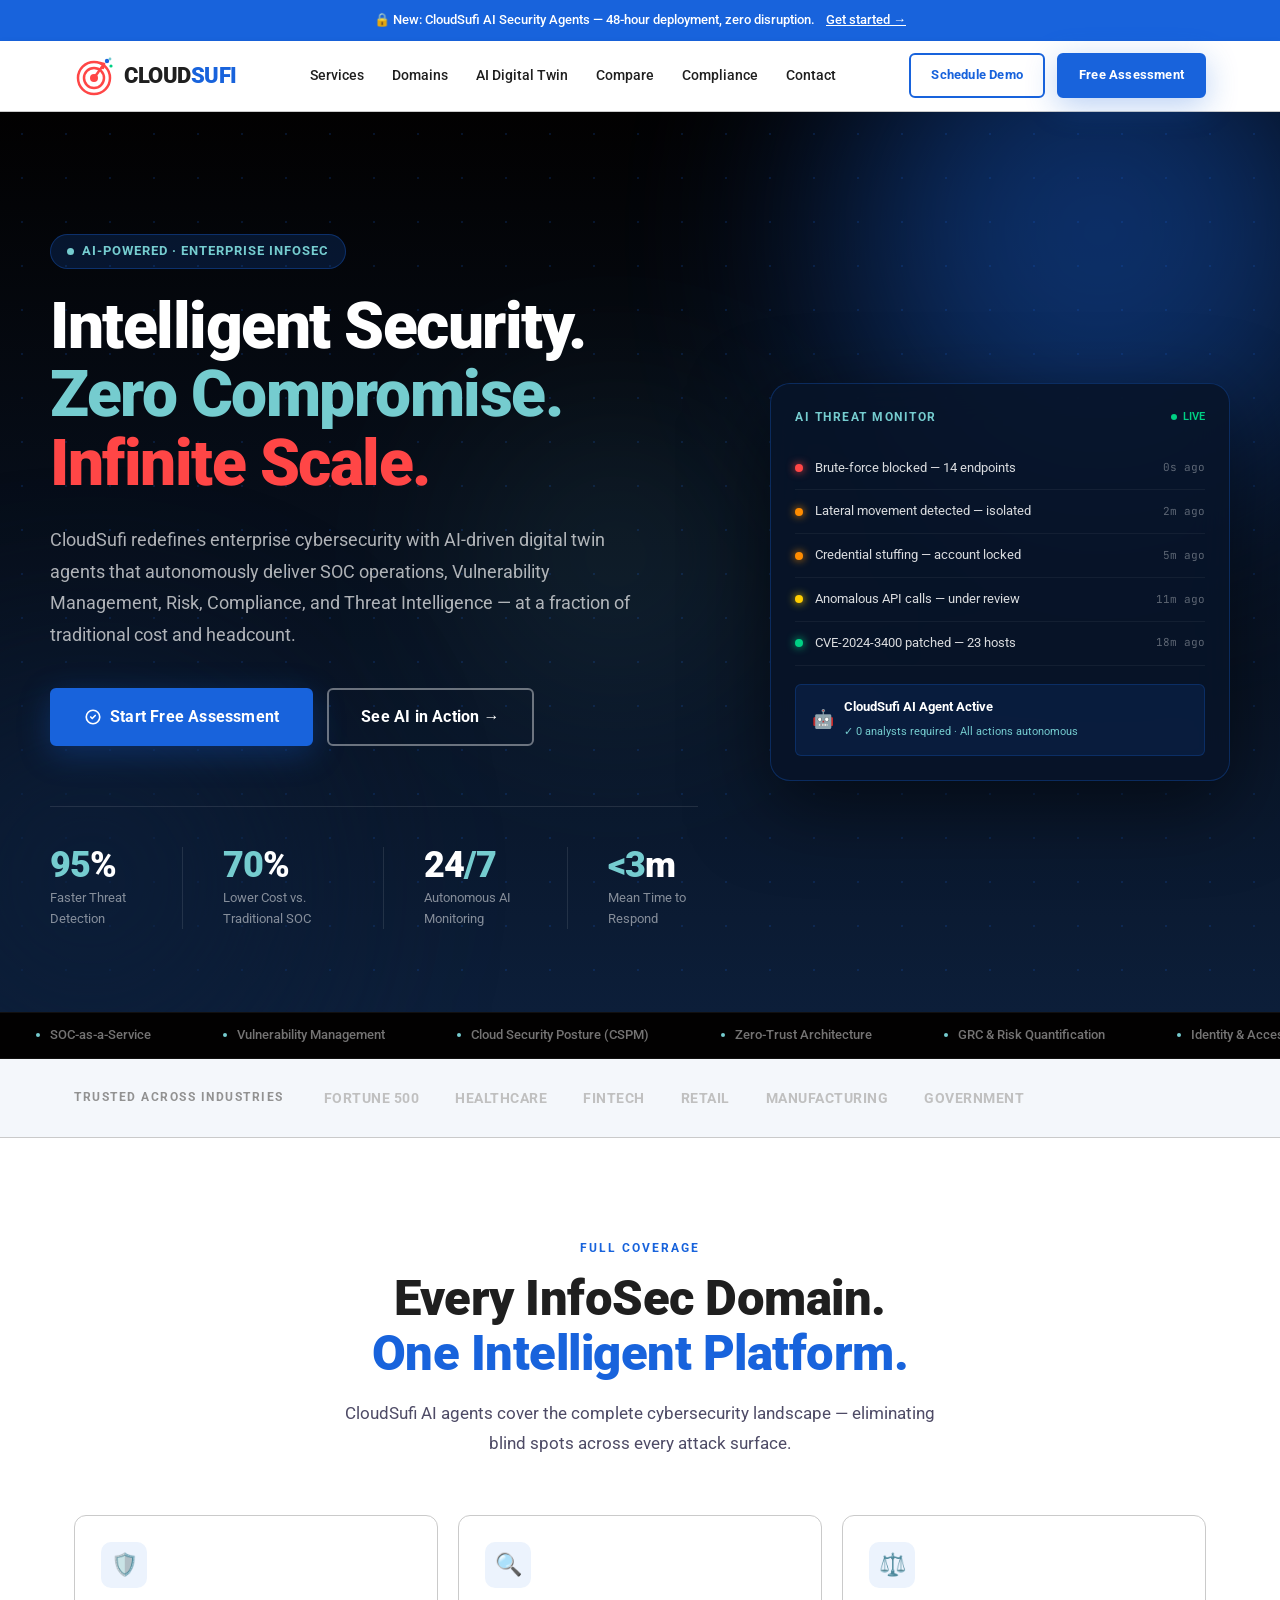
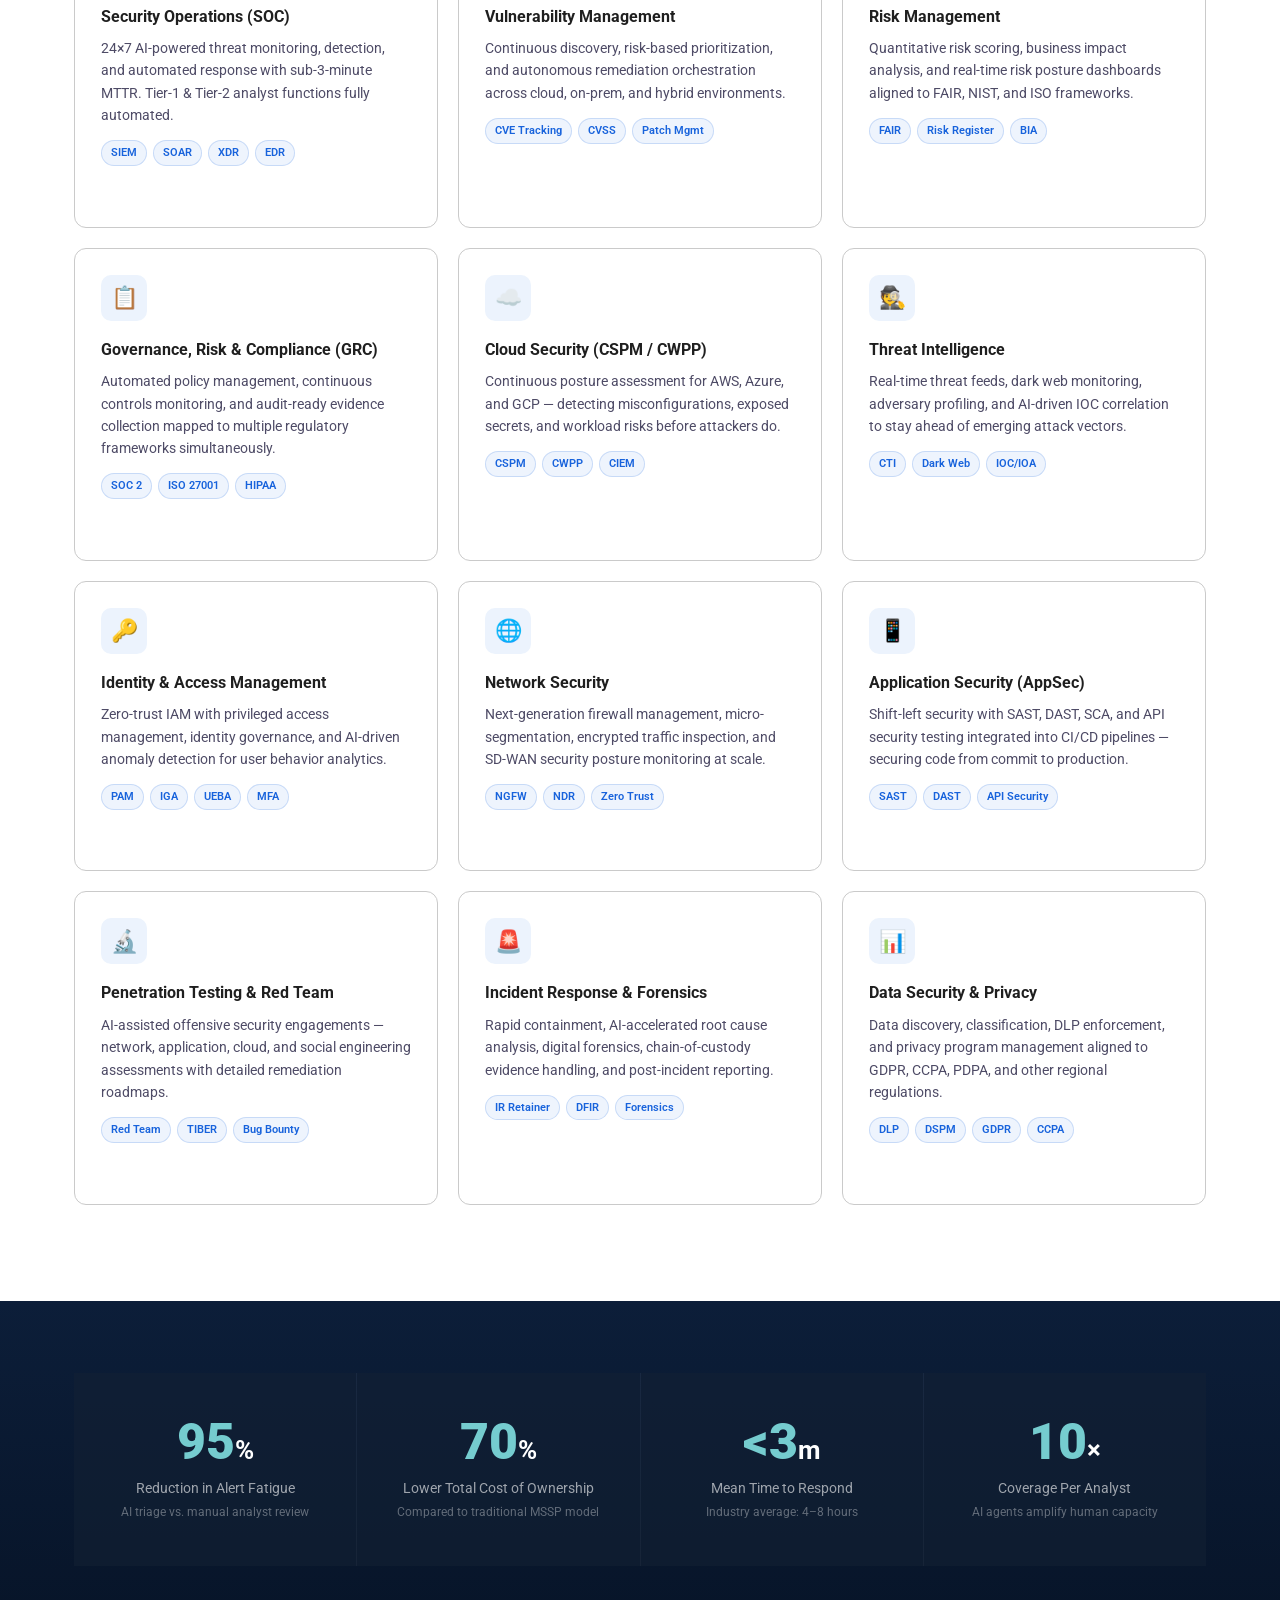
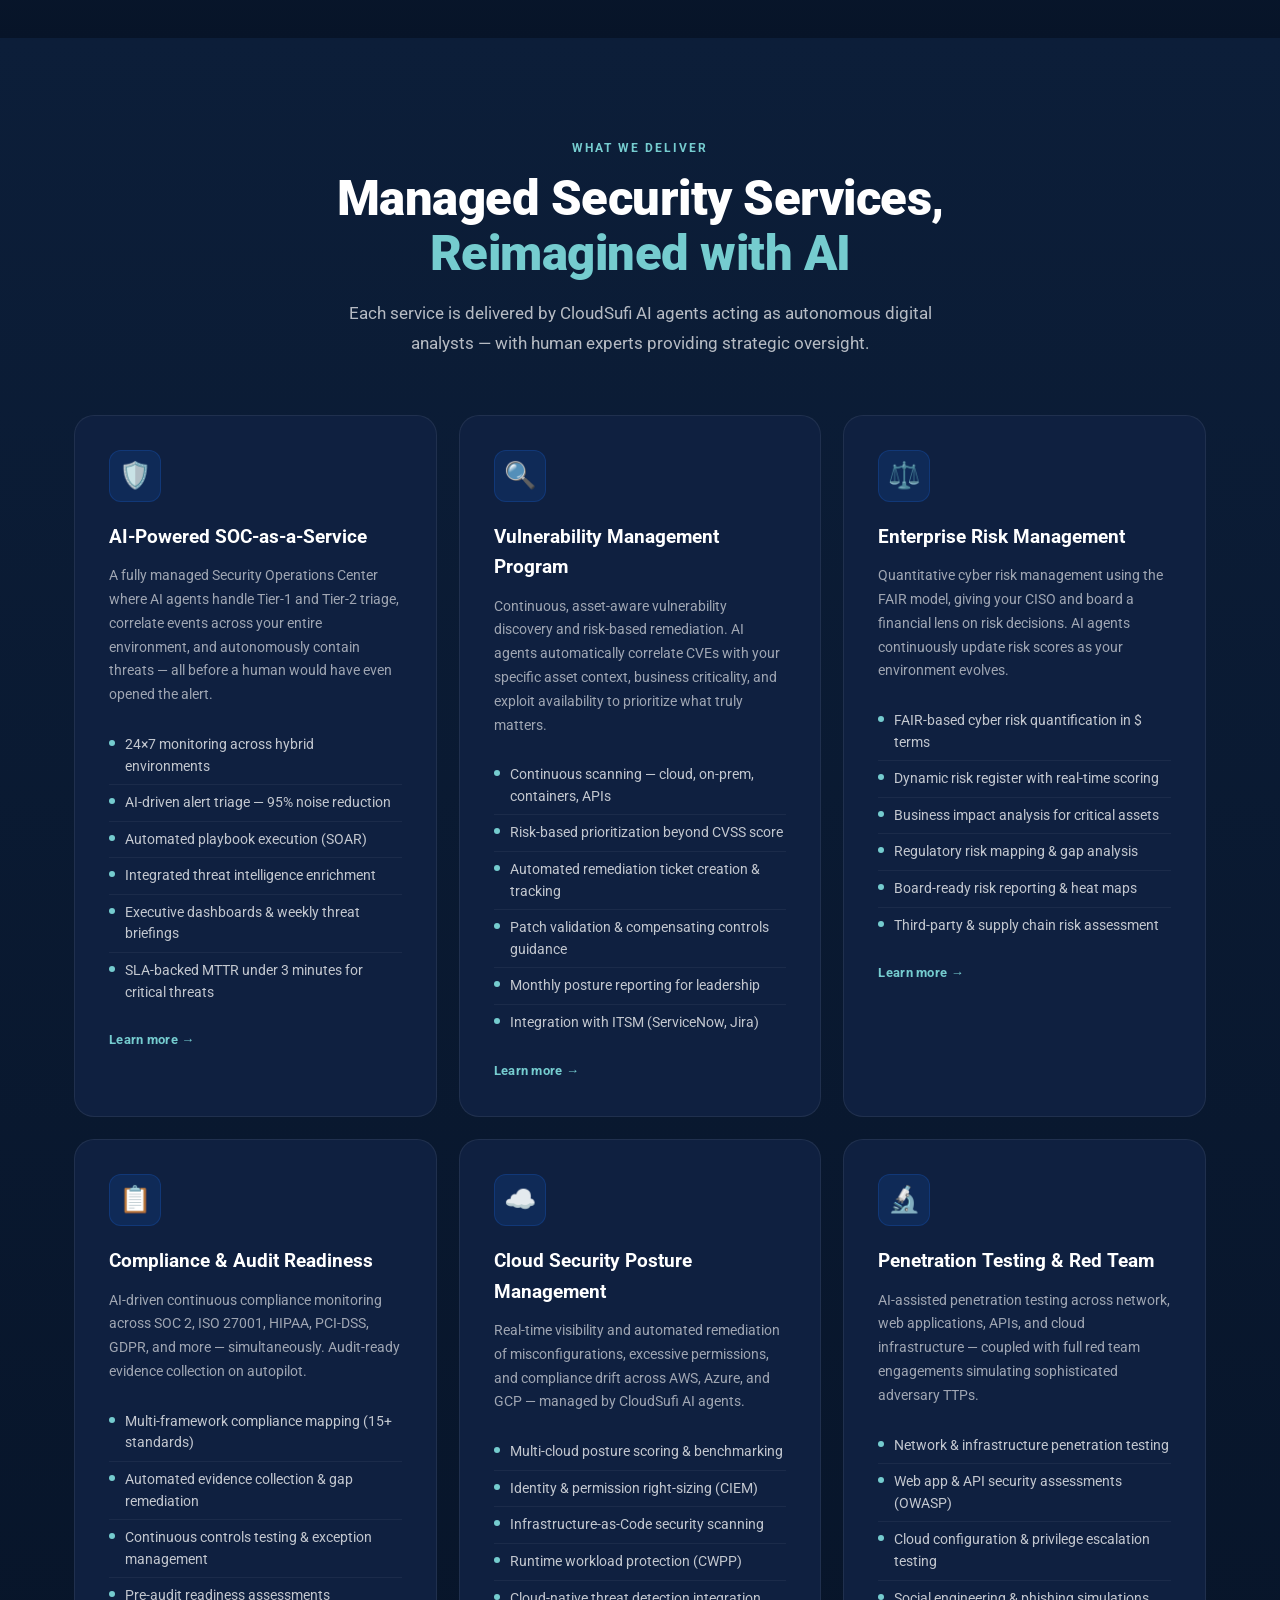
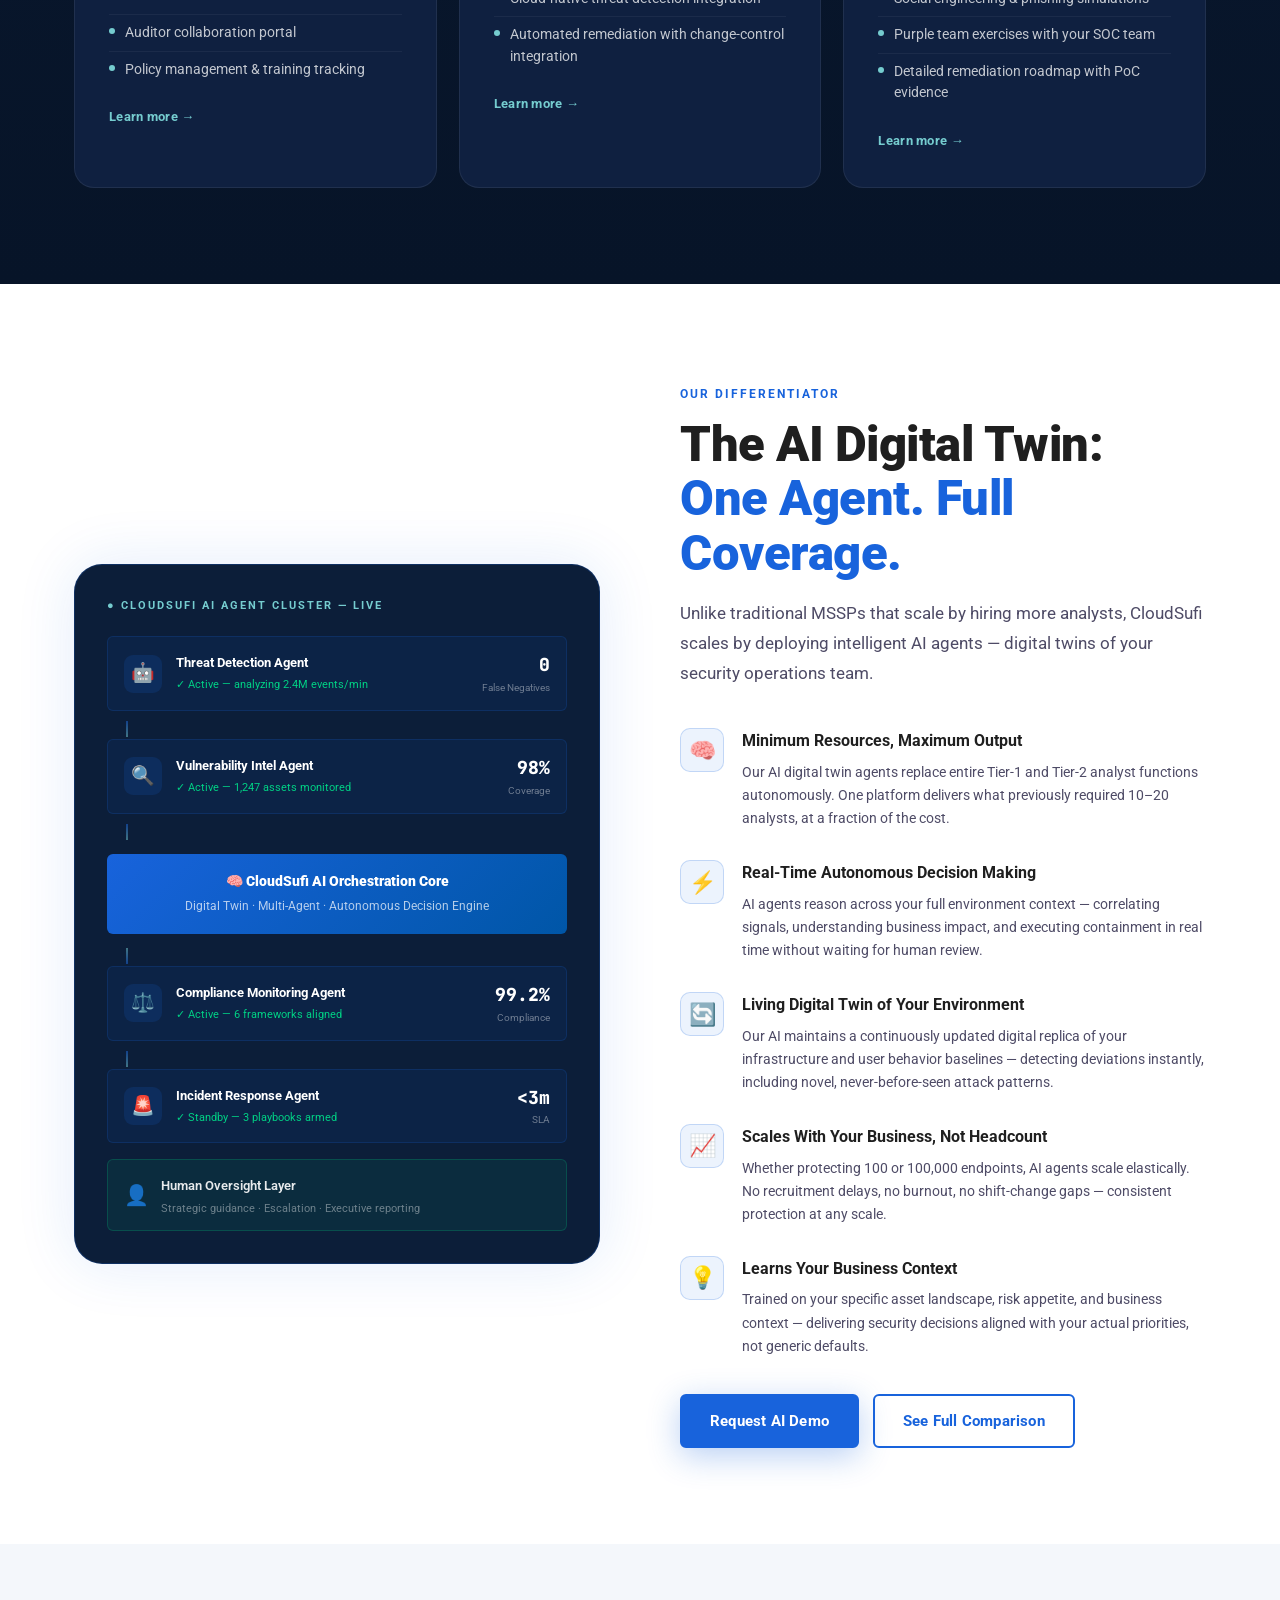
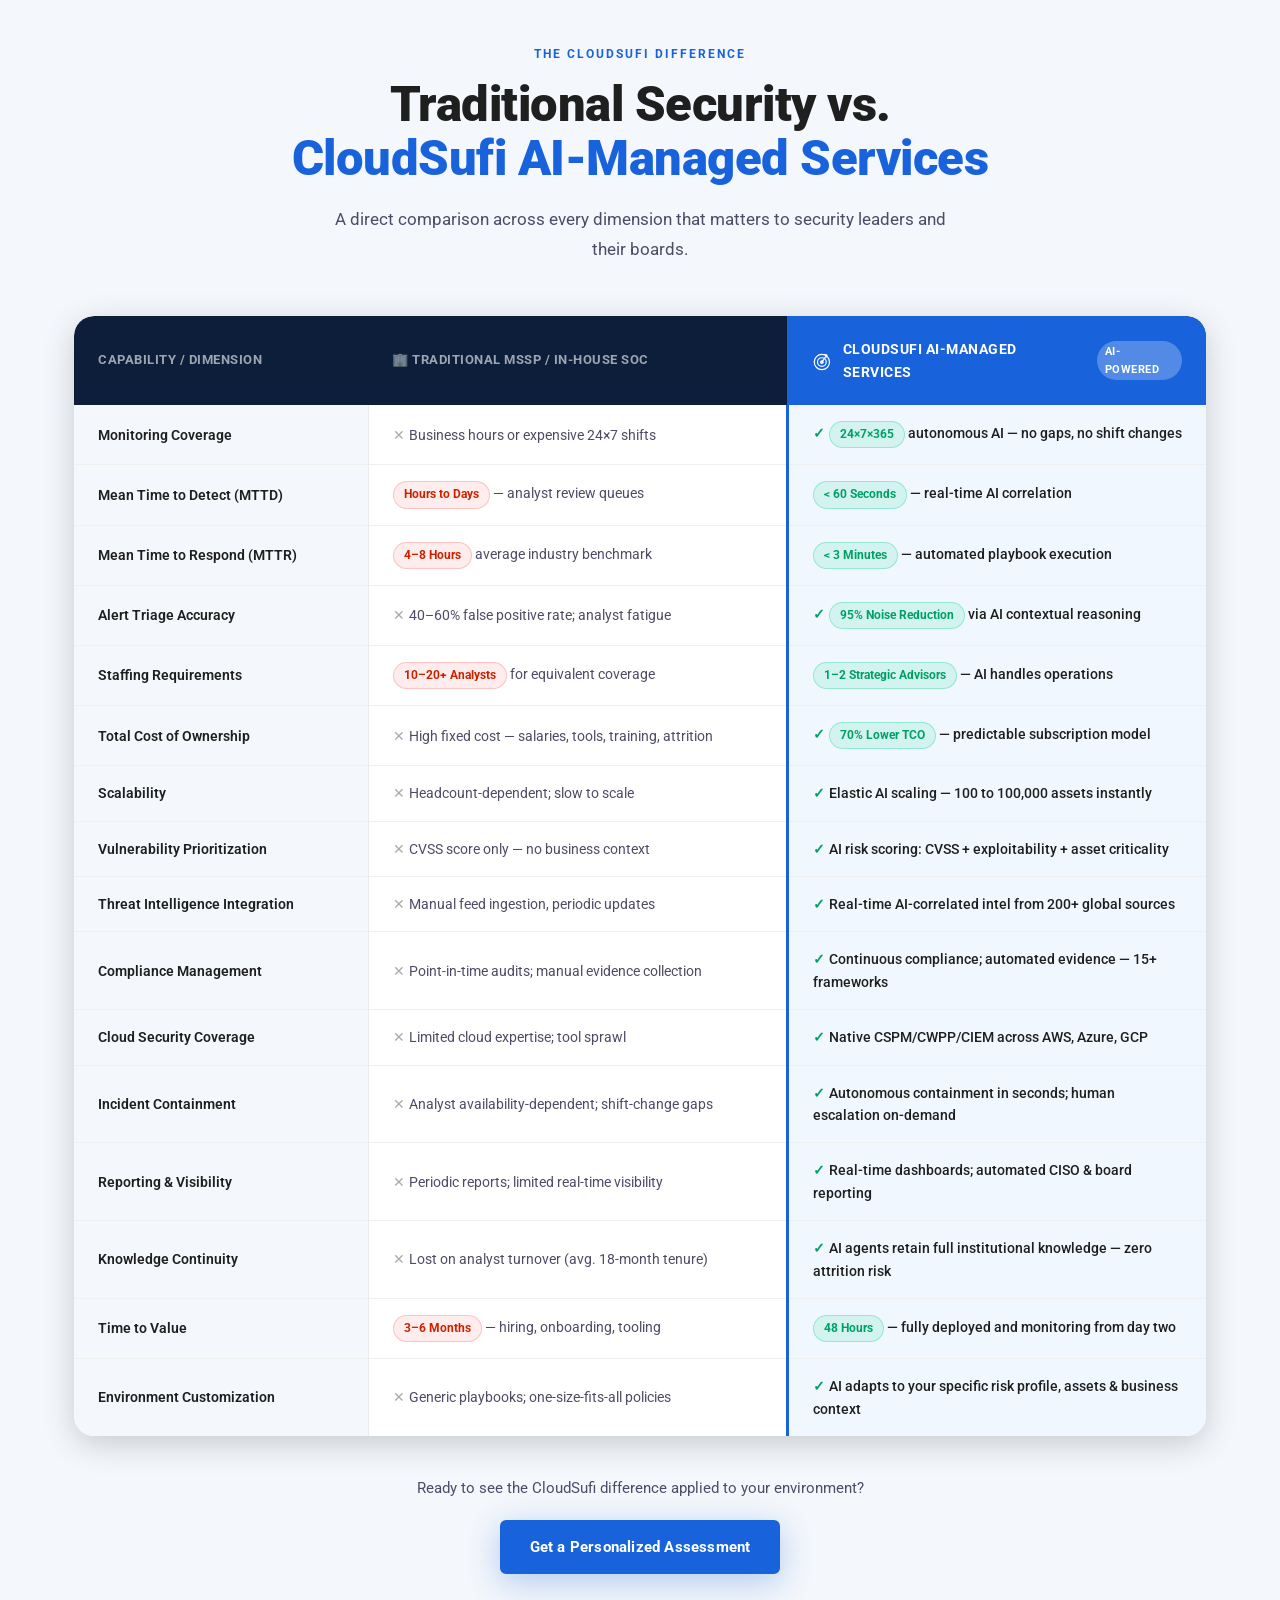
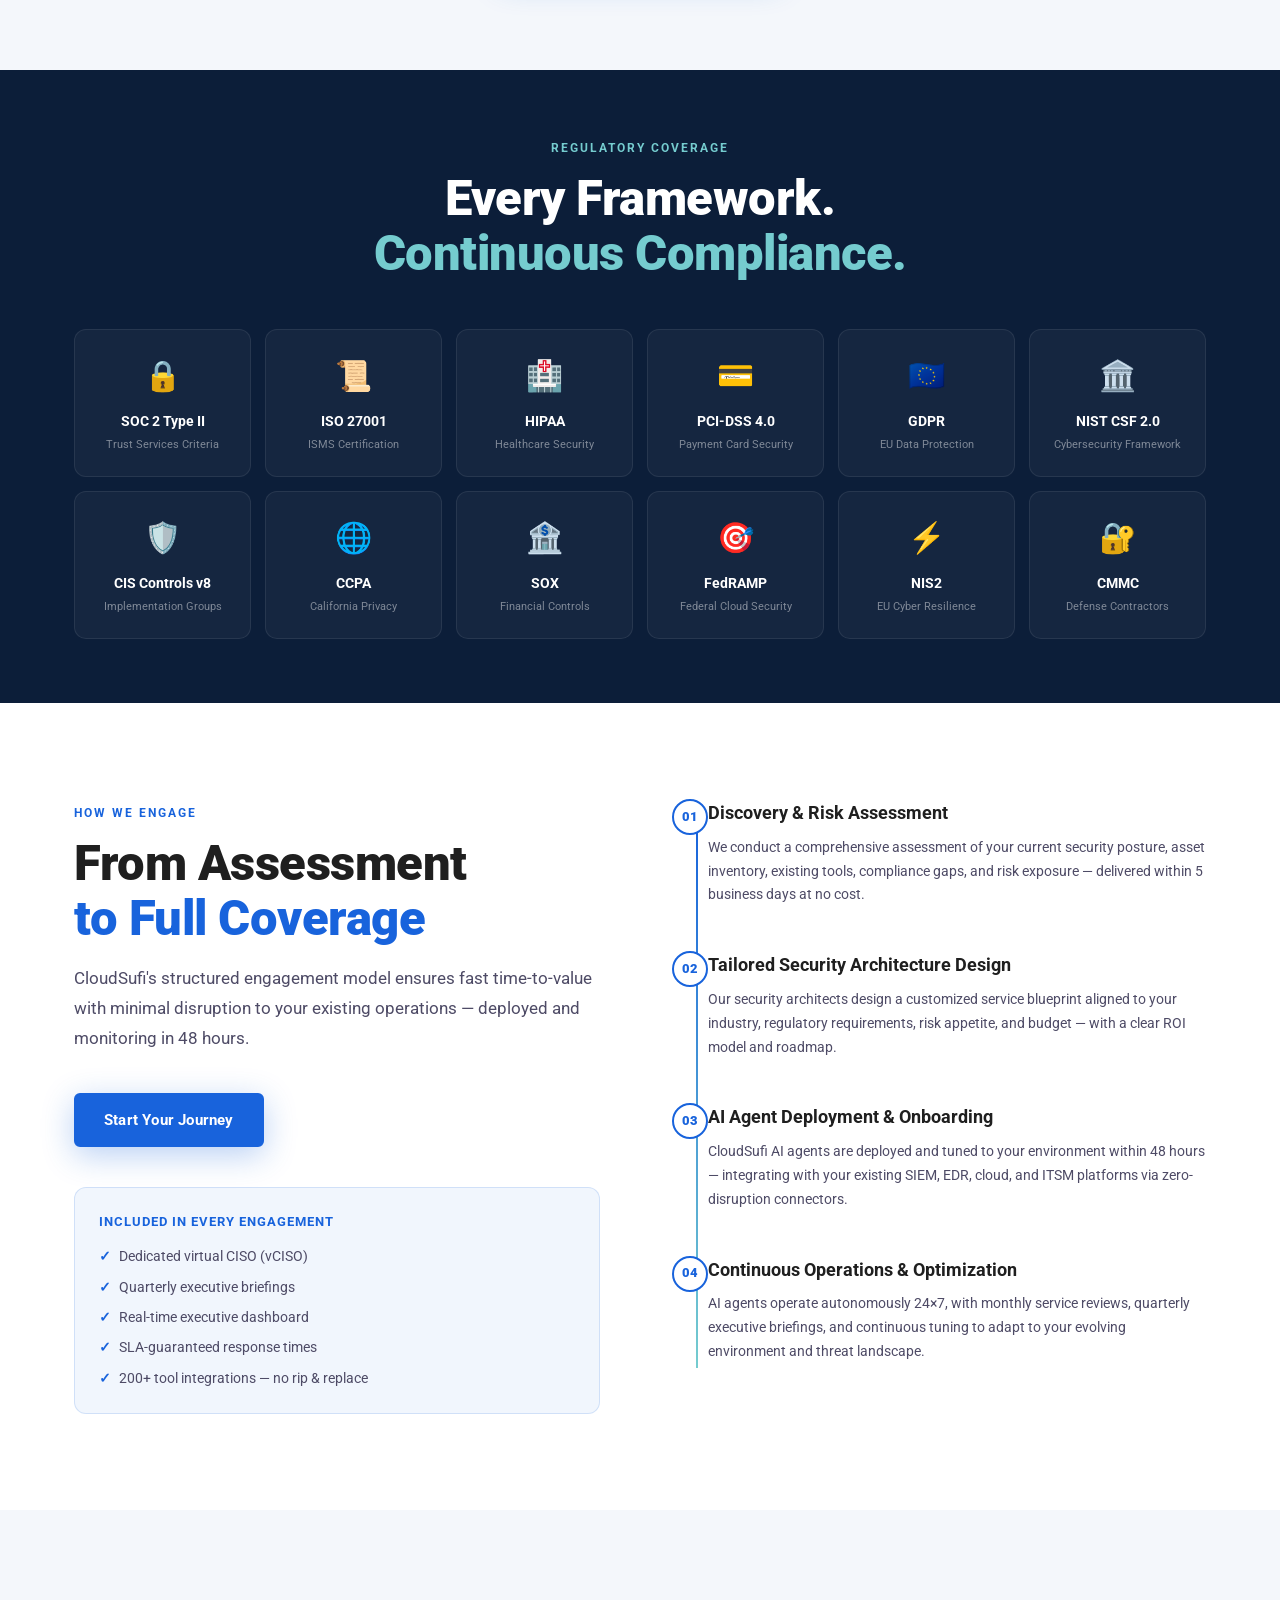
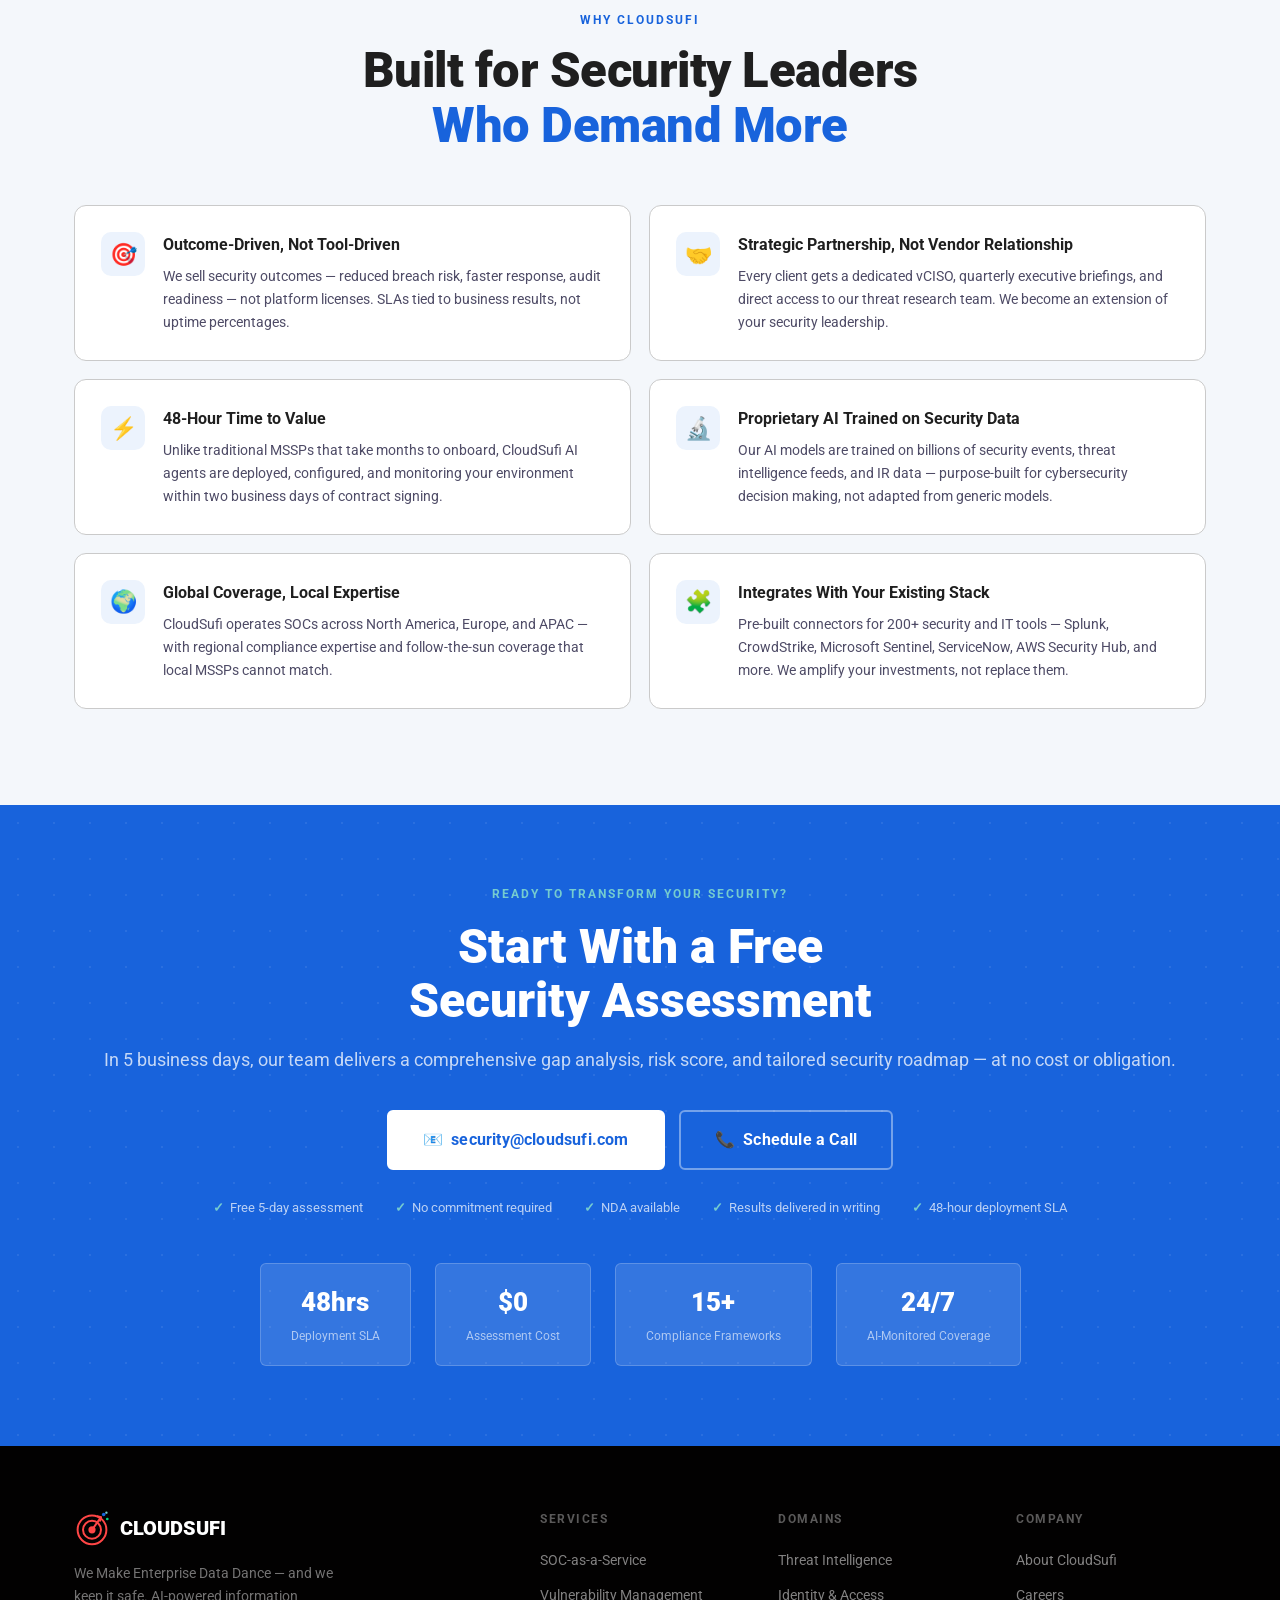
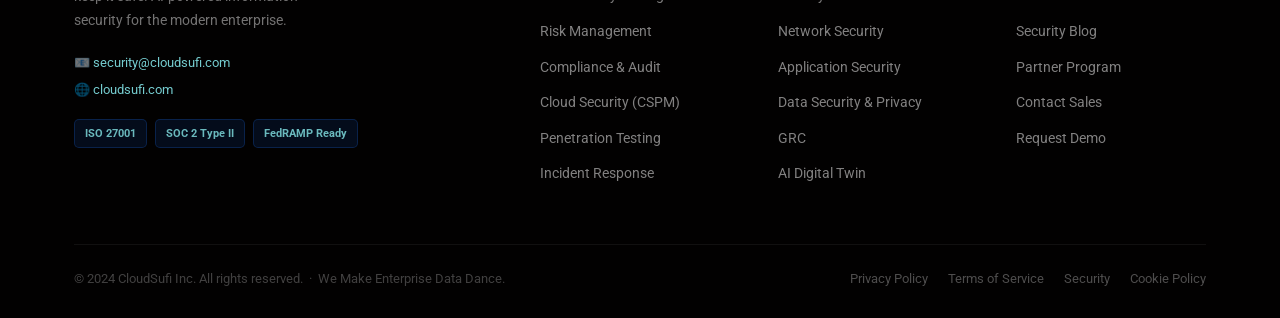
==== index.html @ 269f4e9c "Add files via upload" ====
<!DOCTYPE html>
<html lang="en">
<head>
  <meta charset="UTF-8" />
  <meta name="viewport" content="width=device-width, initial-scale=1.0" />
  <title>CloudSufi | AI-Powered Information Security Solutions</title>
  <meta name="description" content="CloudSufi delivers next-generation InfoSec services powered by AI agents — SOC, Vulnerability Management, Risk, Compliance, and more. Maximum security output with minimum resources." />
  <link rel="preconnect" href="https://fonts.googleapis.com" />
  <link rel="preconnect" href="https://fonts.gstatic.com" crossorigin />
  <link href="https://fonts.googleapis.com/css2?family=Roboto:wght@300;400;500;700;900&family=JetBrains+Mono:wght@400;500&display=swap" rel="stylesheet" />
  <style>
    /* ─── RESET ────────────────────────────────────────────────────── */
    *, *::before, *::after { box-sizing: border-box; margin: 0; padding: 0; }

    /* ─── CLOUDSUFI BRAND TOKENS ───────────────────────────────────── */
    :root {
      /* exact cloudsufi.com colors */
      --cs-blue:        #1863DC;
      --cs-blue-dark:   #0056A7;
      --cs-blue-light:  #4488EE;
      --cs-dark-bg:     #0C1E39;
      --cs-darker:      #020101;
      --cs-navy:        #071428;
      --cs-red:         #FF4646;
      --cs-cyan:        #75CCCF;
      --cs-green:       #00D084;
      --cs-mint:        #7ADCB4;

      /* light theme */
      --cs-white:       #FFFFFF;
      --cs-off-white:   #F4F7FB;
      --cs-light-gray:  #EBFBFB;
      --cs-border:      #CACACA;
      --cs-border-dark: rgba(255,255,255,0.08);

      /* text */
      --cs-text-dark:   #1F1F1F;
      --cs-text-mid:    #4E4B66;
      --cs-text-light:  #929292;
      --cs-text-white:  #FFFFFF;

      /* cards */
      --cs-card-dark:   #0F2040;
      --cs-card-darker: #122650;

      /* gradients */
      --grad-blue:    linear-gradient(135deg, #1863DC 0%, #0056A7 100%);
      --grad-hero:    linear-gradient(180deg, #020101 0%, #0C1E39 100%);
      --grad-section: linear-gradient(180deg, #0C1E39 0%, #071428 100%);
      --grad-cta:     linear-gradient(135deg, #1863DC 0%, #75CCCF 100%);
      --grad-accent:  linear-gradient(135deg, #1863DC 0%, #44A9E0 100%);

      /* misc */
      --radius-sm:  6px;
      --radius-md:  12px;
      --radius-lg:  20px;
      --radius-xl:  28px;
      --shadow-sm:  0 2px 12px rgba(0,0,0,0.08);
      --shadow-md:  0 8px 32px rgba(0,0,0,0.18);
      --shadow-lg:  0 16px 64px rgba(0,0,0,0.28);
      --shadow-blue: 0 8px 32px rgba(24,99,220,0.3);
    }

    html { scroll-behavior: smooth; }
    body {
      font-family: 'Roboto', -apple-system, BlinkMacSystemFont, sans-serif;
      color: var(--cs-text-dark);
      background: var(--cs-white);
      line-height: 1.6;
      overflow-x: hidden;
    }
    ::-webkit-scrollbar { width: 5px; }
    ::-webkit-scrollbar-track { background: var(--cs-dark-bg); }
    ::-webkit-scrollbar-thumb { background: var(--cs-blue); border-radius: 3px; }

    /* ─── UTILITY ──────────────────────────────────────────────────── */
    .container { max-width: 1180px; margin: 0 auto; padding: 0 24px; }
    .section       { padding: 96px 0; }
    .section-sm    { padding: 64px 0; }
    .text-center   { text-align: center; }

    /* section labels */
    .label {
      display: inline-block;
      font-size: 12px; font-weight: 700; letter-spacing: 2px;
      text-transform: uppercase; color: var(--cs-blue);
      margin-bottom: 14px;
    }
    .label-light { color: var(--cs-cyan); }

    /* titles */
    .h2 {
      font-size: clamp(30px, 3.8vw, 50px);
      font-weight: 900; line-height: 1.12;
      color: var(--cs-text-dark); margin-bottom: 18px;
      letter-spacing: -0.5px;
    }
    .h2-white { color: var(--cs-white); }
    .h2 em, .h2 span.accent { font-style: normal; color: var(--cs-blue); }
    .h2-white em, .h2-white span.accent { color: var(--cs-cyan); }
    .sub {
      font-size: 17px; color: var(--cs-text-mid);
      max-width: 620px; line-height: 1.75;
    }
    .sub-white { color: rgba(255,255,255,0.7); }

    /* buttons */
    .btn {
      display: inline-flex; align-items: center; gap: 8px;
      padding: 13px 28px; border-radius: var(--radius-sm);
      font-family: 'Roboto', sans-serif;
      font-size: 15px; font-weight: 700; cursor: pointer;
      border: 2px solid transparent; text-decoration: none;
      transition: all 0.22s; white-space: nowrap; letter-spacing: 0.2px;
    }
    .btn-primary {
      background: var(--cs-blue); color: #fff;
      border-color: var(--cs-blue);
      box-shadow: var(--shadow-blue);
    }
    .btn-primary:hover { background: var(--cs-blue-dark); border-color: var(--cs-blue-dark); transform: translateY(-2px); }
    .btn-outline-white {
      background: transparent; color: #fff;
      border-color: rgba(255,255,255,0.4);
    }
    .btn-outline-white:hover { border-color: #fff; background: rgba(255,255,255,0.08); }
    .btn-outline-blue {
      background: transparent; color: var(--cs-blue);
      border-color: var(--cs-blue);
    }
    .btn-outline-blue:hover { background: var(--cs-blue); color: #fff; }

    /* cards generic */
    .card-light {
      background: var(--cs-white);
      border: 1px solid var(--cs-border);
      border-radius: var(--radius-md);
      padding: 28px; transition: all 0.25s;
      box-shadow: var(--shadow-sm);
    }
    .card-light:hover { box-shadow: var(--shadow-md); transform: translateY(-4px); border-color: var(--cs-blue); }
    .card-dark {
      background: var(--cs-card-dark);
      border: 1px solid var(--cs-border-dark);
      border-radius: var(--radius-md);
      padding: 28px; transition: all 0.25s;
    }
    .card-dark:hover { background: var(--cs-card-darker); border-color: rgba(24,99,220,0.35); transform: translateY(-4px); }

    /* ─── TOP BANNER ───────────────────────────────────────────────── */
    .top-banner {
      background: var(--cs-blue);
      padding: 10px 0; text-align: center;
    }
    .top-banner p { font-size: 13px; font-weight: 500; color: #fff; }
    .top-banner a { color: #fff; text-decoration: underline; margin-left: 8px; }

    /* ─── NAVIGATION ───────────────────────────────────────────────── */
    .nav {
      position: sticky; top: 0; z-index: 1000;
      background: var(--cs-white);
      border-bottom: 1px solid var(--cs-border);
      padding: 0;
      box-shadow: 0 2px 8px rgba(0,0,0,0.06);
    }
    .nav-inner {
      display: flex; align-items: center;
      justify-content: space-between;
      height: 70px;
    }
    /* CloudSufi Logo */
    .nav-logo { display: flex; align-items: center; gap: 10px; text-decoration: none; }
    .logo-icon {
      width: 40px; height: 40px; flex-shrink: 0;
      position: relative;
    }
    .logo-wordmark {
      font-size: 22px; font-weight: 900;
      color: var(--cs-text-dark);
      letter-spacing: -0.5px;
      font-family: 'Roboto', sans-serif;
    }
    .logo-wordmark span { color: var(--cs-blue); }

    .nav-links { display: flex; align-items: center; gap: 28px; }
    .nav-links a {
      font-size: 14px; font-weight: 500;
      color: var(--cs-text-dark); text-decoration: none;
      transition: color 0.2s; padding: 4px 0;
      border-bottom: 2px solid transparent;
    }
    .nav-links a:hover { color: var(--cs-blue); border-bottom-color: var(--cs-blue); }
    .nav-cta { display: flex; align-items: center; gap: 12px; }

    /* ─── HERO ─────────────────────────────────────────────────────── */
    .hero {
      background: var(--grad-hero);
      min-height: 100vh;
      display: flex; flex-direction: column;
      justify-content: center;
      position: relative; overflow: hidden;
    }
    /* dot grid */
    .hero::before {
      content: '';
      position: absolute; inset: 0;
      background-image: radial-gradient(circle, rgba(24,99,220,0.18) 1px, transparent 1px);
      background-size: 44px 44px;
      pointer-events: none;
    }
    .hero-orb {
      position: absolute; border-radius: 50%;
      filter: blur(110px); pointer-events: none; opacity: 0.45;
    }
    .orb-1 { width: 520px; height: 520px; background: #1863DC; top: -140px; right: -80px; }
    .orb-2 { width: 380px; height: 380px; background: #0C1E39; bottom: -60px; left: -100px; opacity: 0.8; }
    .orb-3 { width: 260px; height: 260px; background: #75CCCF; top: 35%; left: 38%; opacity: 0.12; }

    .hero-body { position: relative; z-index: 2; padding: 120px 0 80px; }
    .hero-layout { display: grid; grid-template-columns: 1fr 460px; gap: 72px; align-items: center; }

    .hero-eyebrow {
      display: inline-flex; align-items: center; gap: 8px;
      background: rgba(24,99,220,0.18);
      border: 1px solid rgba(24,99,220,0.35);
      border-radius: 100px;
      padding: 6px 16px; font-size: 13px;
      font-weight: 700; color: #75CCCF;
      text-transform: uppercase; letter-spacing: 1px;
      margin-bottom: 24px;
    }
    .hero-eyebrow .pulse {
      width: 7px; height: 7px; background: #75CCCF;
      border-radius: 50%; animation: blink 1.8s infinite;
    }
    @keyframes blink { 0%,100%{opacity:1} 50%{opacity:0.3} }

    .hero-title {
      font-size: clamp(38px, 5vw, 66px);
      font-weight: 900; line-height: 1.07;
      color: #fff; margin-bottom: 26px;
      letter-spacing: -1.5px;
    }
    .hero-title .blue  { color: var(--cs-cyan); }
    .hero-title .red   { color: var(--cs-red); }

    .hero-desc {
      font-size: 18px; color: rgba(255,255,255,0.68);
      margin-bottom: 38px; line-height: 1.75; max-width: 580px;
    }
    .hero-actions { display: flex; gap: 14px; flex-wrap: wrap; margin-bottom: 60px; }

    .hero-stats {
      display: flex; gap: 0;
      border-top: 1px solid rgba(255,255,255,0.1);
      padding-top: 40px;
    }
    .hero-stat {
      padding-right: 40px; margin-right: 40px;
      border-right: 1px solid rgba(255,255,255,0.1);
    }
    .hero-stat:last-child { border-right: none; padding-right: 0; margin-right: 0; }
    .stat-num {
      font-size: 36px; font-weight: 900; color: #fff;
      line-height: 1; letter-spacing: -1px;
    }
    .stat-num span { color: var(--cs-cyan); }
    .stat-lbl { font-size: 13px; color: rgba(255,255,255,0.5); margin-top: 5px; }

    /* threat panel */
    .threat-panel {
      background: rgba(7,20,40,0.88);
      border: 1px solid rgba(24,99,220,0.3);
      border-radius: var(--radius-lg);
      padding: 24px;
      backdrop-filter: blur(20px);
      box-shadow: 0 24px 80px rgba(0,0,0,0.5);
    }
    .tp-header {
      display: flex; align-items: center; justify-content: space-between;
      margin-bottom: 20px;
    }
    .tp-title { font-size: 12px; font-weight: 700; color: var(--cs-cyan); text-transform: uppercase; letter-spacing: 1.5px; }
    .tp-live {
      display: flex; align-items: center; gap: 6px;
      font-size: 11px; color: var(--cs-green); font-weight: 600;
    }
    .tp-live-dot { width: 6px; height: 6px; background: var(--cs-green); border-radius: 50%; animation: blink 1.4s infinite; }

    .tp-item {
      display: flex; align-items: center; gap: 12px;
      padding: 11px 0; border-bottom: 1px solid rgba(255,255,255,0.05);
    }
    .tp-item:last-child { border-bottom: none; }
    .sev { width: 8px; height: 8px; border-radius: 50%; flex-shrink: 0; }
    .sev-c { background: #FF4646; box-shadow: 0 0 8px #FF4646; }
    .sev-h { background: #FF8C00; box-shadow: 0 0 8px #FF8C00; }
    .sev-m { background: #FFCD00; box-shadow: 0 0 8px #FFCD00; }
    .sev-l { background: #00D084; box-shadow: 0 0 8px #00D084; }
    .tp-text { font-size: 13px; color: rgba(255,255,255,0.85); flex: 1; }
    .tp-time { font-size: 11px; color: rgba(255,255,255,0.35); font-family: 'JetBrains Mono', monospace; }

    .tp-footer {
      margin-top: 18px; padding: 12px 16px;
      background: rgba(24,99,220,0.12);
      border: 1px solid rgba(24,99,220,0.25);
      border-radius: var(--radius-sm);
      display: flex; align-items: center; gap: 10px;
    }
    .tp-footer-icon { font-size: 18px; }
    .tp-footer-text strong { display: block; font-size: 13px; font-weight: 700; color: #fff; }
    .tp-footer-text span { font-size: 11px; color: var(--cs-cyan); }

    /* ─── MARQUEE ──────────────────────────────────────────────────── */
    .marquee-bar {
      background: var(--cs-darker);
      border-top: 1px solid rgba(255,255,255,0.06);
      border-bottom: 1px solid rgba(255,255,255,0.06);
      padding: 12px 0; overflow: hidden;
    }
    .marquee-track { display: flex; animation: marquee 35s linear infinite; white-space: nowrap; }
    .marquee-item {
      display: inline-flex; align-items: center; gap: 10px;
      padding: 0 36px; font-size: 13px; color: rgba(255,255,255,0.45);
      font-weight: 500;
    }
    .marquee-item .dot { width: 4px; height: 4px; background: var(--cs-cyan); border-radius: 50%; flex-shrink: 0; }
    @keyframes marquee { 0%{transform:translateX(0)} 100%{transform:translateX(-50%)} }

    /* ─── TRUSTED BY ───────────────────────────────────────────────── */
    .trust-bar { background: var(--cs-off-white); padding: 28px 0; border-bottom: 1px solid var(--cs-border); }
    .trust-inner { display: flex; align-items: center; gap: 40px; flex-wrap: wrap; }
    .trust-label { font-size: 12px; font-weight: 700; text-transform: uppercase; letter-spacing: 1.5px; color: var(--cs-text-light); white-space: nowrap; }
    .trust-logos { display: flex; align-items: center; gap: 36px; flex-wrap: wrap; }
    .trust-logo { font-size: 14px; font-weight: 700; color: #C0C0C0; letter-spacing: 0.5px; }
    .trust-logo:hover { color: var(--cs-blue); }

    /* ─── DOMAINS ──────────────────────────────────────────────────── */
    .domains-section { background: var(--cs-white); }
    .domains-grid {
      display: grid;
      grid-template-columns: repeat(auto-fit, minmax(270px, 1fr));
      gap: 20px;
    }
    .domain-card {
      background: var(--cs-white);
      border: 1px solid var(--cs-border);
      border-radius: var(--radius-md);
      padding: 26px; transition: all 0.25s;
      position: relative; overflow: hidden;
      text-decoration: none; display: block; color: inherit; cursor: pointer;
    }
    .domain-card::after {
      content: ''; position: absolute;
      bottom: 0; left: 0; right: 0; height: 3px;
      background: var(--grad-blue);
      opacity: 0; transition: opacity 0.25s;
    }
    .domain-card:hover { box-shadow: var(--shadow-md); transform: translateY(-4px); }
    .domain-card .domain-arrow { font-size: 13px; font-weight: 700; color: var(--cs-blue); margin-top: 14px; display: flex; align-items: center; gap: 4px; opacity: 0; transition: opacity 0.2s; }
    .domain-card:hover .domain-arrow { opacity: 1; }
    .domain-card:hover::after { opacity: 1; }
    .domain-icon {
      width: 46px; height: 46px; border-radius: 10px;
      background: rgba(24,99,220,0.08);
      display: flex; align-items: center; justify-content: center;
      font-size: 22px; margin-bottom: 16px;
    }
    .domain-title { font-size: 16px; font-weight: 700; color: var(--cs-text-dark); margin-bottom: 8px; }
    .domain-desc { font-size: 13.5px; color: var(--cs-text-mid); line-height: 1.65; }
    .domain-tags { display: flex; flex-wrap: wrap; gap: 6px; margin-top: 14px; }
    .tag {
      padding: 3px 9px; border-radius: 100px;
      font-size: 11px; font-weight: 600;
      background: rgba(24,99,220,0.07);
      border: 1px solid rgba(24,99,220,0.18);
      color: var(--cs-blue);
    }

    /* ─── METRICS (DARK) ───────────────────────────────────────────── */
    .metrics-dark {
      background: var(--grad-section);
      padding: 72px 0;
    }
    .metrics-grid { display: grid; grid-template-columns: repeat(4, 1fr); gap: 1px; background: rgba(255,255,255,0.06); }
    .metric-cell {
      padding: 44px 36px; text-align: center;
      background: rgba(7,20,40,0.5);
    }
    .metric-num {
      font-size: 50px; font-weight: 900; line-height: 1;
      color: #fff;
    }
    .metric-unit { font-size: 26px; font-weight: 700; }
    .metric-accent { color: var(--cs-cyan); }
    .metric-label { font-size: 14px; color: rgba(255,255,255,0.6); margin-top: 10px; }
    .metric-sub { font-size: 12px; color: rgba(255,255,255,0.35); margin-top: 4px; }

    /* ─── SERVICES (DARK) ──────────────────────────────────────────── */
    .services-section { background: var(--grad-section); }
    .services-grid {
      display: grid;
      grid-template-columns: repeat(auto-fit, minmax(340px, 1fr));
      gap: 22px;
    }
    .srv-card {
      background: var(--cs-card-dark);
      border: 1px solid rgba(255,255,255,0.07);
      border-radius: var(--radius-lg);
      padding: 34px; transition: all 0.28s;
      position: relative; overflow: hidden;
    }
    .srv-card::before {
      content: '';
      position: absolute; top: 0; left: 0; right: 0; height: 3px;
      background: var(--grad-blue);
      opacity: 0; transition: opacity 0.25s;
    }
    .srv-card:hover { border-color: rgba(24,99,220,0.3); background: var(--cs-card-darker); }
    .srv-card:hover::before { opacity: 1; }
    .srv-icon {
      width: 52px; height: 52px; border-radius: 12px;
      background: rgba(24,99,220,0.15);
      border: 1px solid rgba(24,99,220,0.25);
      display: flex; align-items: center; justify-content: center;
      font-size: 26px; margin-bottom: 20px;
    }
    .srv-title { font-size: 19px; font-weight: 700; color: #fff; margin-bottom: 12px; }
    .srv-desc { font-size: 14px; color: rgba(255,255,255,0.6); line-height: 1.7; margin-bottom: 20px; }
    .srv-list { list-style: none; }
    .srv-list li {
      display: flex; align-items: flex-start; gap: 10px;
      font-size: 13.5px; color: rgba(255,255,255,0.75);
      padding: 7px 0; border-bottom: 1px solid rgba(255,255,255,0.05);
    }
    .srv-list li:last-child { border-bottom: none; }
    .srv-list li::before {
      content: ''; width: 6px; height: 6px;
      background: var(--cs-cyan); border-radius: 50%;
      flex-shrink: 0; margin-top: 6px;
    }
    .srv-link {
      display: inline-flex; align-items: center; gap: 6px;
      margin-top: 20px; color: var(--cs-cyan);
      font-size: 13px; font-weight: 700;
      text-decoration: none; letter-spacing: 0.3px;
      transition: gap 0.2s;
    }
    .srv-link:hover { gap: 12px; }

    /* ─── AI DIGITAL TWIN ──────────────────────────────────────────── */
    .ai-section { background: var(--cs-white); }
    .ai-layout { display: grid; grid-template-columns: 1fr 1fr; gap: 80px; align-items: center; }

    .ai-panel {
      background: var(--cs-dark-bg);
      border: 1px solid rgba(24,99,220,0.25);
      border-radius: var(--radius-xl);
      padding: 32px;
      box-shadow: 0 0 60px rgba(24,99,220,0.12);
    }
    .ai-panel-label { font-size: 11px; font-weight: 700; color: var(--cs-cyan); text-transform: uppercase; letter-spacing: 2px; margin-bottom: 22px; }
    .ai-agent {
      background: rgba(24,99,220,0.08);
      border: 1px solid rgba(24,99,220,0.18);
      border-radius: var(--radius-sm);
      padding: 14px 16px; margin-bottom: 10px;
      display: flex; align-items: center; gap: 14px;
    }
    .ai-agent-icon { width: 38px; height: 38px; border-radius: 9px; display: flex; align-items: center; justify-content: center; font-size: 19px; flex-shrink: 0; background: rgba(24,99,220,0.15); }
    .ai-agent-name { font-size: 13px; font-weight: 700; color: #fff; }
    .ai-agent-status { font-size: 11px; color: var(--cs-green); margin-top: 2px; }
    .ai-agent-val { margin-left: auto; text-align: right; }
    .ai-agent-val .v { font-size: 18px; font-weight: 900; color: #fff; font-family: 'JetBrains Mono', monospace; }
    .ai-agent-val .l { font-size: 10px; color: rgba(255,255,255,0.4); }

    .ai-core {
      background: var(--grad-blue);
      border-radius: var(--radius-sm);
      padding: 16px; text-align: center; margin: 14px 0;
    }
    .ai-core strong { display: block; font-size: 14px; font-weight: 900; color: #fff; }
    .ai-core span { font-size: 12px; color: rgba(255,255,255,0.7); }

    .ai-human {
      margin-top: 16px; padding: 12px 16px;
      background: rgba(0,208,132,0.08);
      border: 1px solid rgba(0,208,132,0.2);
      border-radius: var(--radius-sm);
      display: flex; align-items: center; gap: 12px;
    }
    .ai-human span { font-size: 13px; font-weight: 600; color: rgba(255,255,255,0.9); }
    .ai-human small { display: block; font-size: 11px; color: rgba(255,255,255,0.4); margin-top: 2px; }

    .benefit-list { }
    .benefit {
      display: flex; gap: 18px; margin-bottom: 30px;
    }
    .benefit:last-child { margin-bottom: 0; }
    .benefit-icon {
      width: 44px; height: 44px; flex-shrink: 0;
      background: rgba(24,99,220,0.08);
      border: 1px solid rgba(24,99,220,0.2);
      border-radius: 10px;
      display: flex; align-items: center; justify-content: center;
      font-size: 22px;
    }
    .benefit-title { font-size: 16px; font-weight: 700; color: var(--cs-text-dark); margin-bottom: 7px; }
    .benefit-desc { font-size: 14px; color: var(--cs-text-mid); line-height: 1.65; }

    /* ─── COMPARISON TABLE ─────────────────────────────────────────── */
    .comparison-section { background: var(--cs-off-white); }
    .table-scroll { overflow-x: auto; border-radius: var(--radius-lg); box-shadow: var(--shadow-md); }
    table.cmp {
      width: 100%; border-collapse: collapse;
      background: var(--cs-white);
      border-radius: var(--radius-lg);
      overflow: hidden;
    }
    table.cmp thead tr { background: var(--cs-dark-bg); }
    table.cmp thead th {
      padding: 22px 24px; text-align: left;
      font-size: 13px; font-weight: 700; color: rgba(255,255,255,0.6);
      text-transform: uppercase; letter-spacing: 0.5px;
    }
    table.cmp thead th.th-cs {
      background: var(--cs-blue); color: #fff;
      font-size: 14px;
    }
    table.cmp thead th.th-cs .th-cs-inner { display: flex; align-items: center; gap: 10px; }
    .cs-badge { background: rgba(255,255,255,0.25); color: #fff; font-size: 11px; padding: 2px 8px; border-radius: 100px; font-weight: 700; }

    table.cmp tbody tr { border-bottom: 1px solid #F0F0F0; }
    table.cmp tbody tr:last-child { border-bottom: none; }
    table.cmp tbody tr:hover td { background: #F7FAFF; }
    table.cmp tbody td { padding: 16px 24px; font-size: 14px; }
    table.cmp tbody td:first-child { font-weight: 600; color: var(--cs-text-dark); background: var(--cs-off-white); border-right: 1px solid #EBEBEB; width: 26%; }
    table.cmp tbody td.td-trad { color: var(--cs-text-mid); border-right: 1px solid #EBEBEB; }
    table.cmp tbody td.td-cs { color: var(--cs-text-dark); font-weight: 500; background: #F0F7FF; border-left: 3px solid var(--cs-blue); }

    .pill { display: inline-block; padding: 3px 10px; border-radius: 100px; font-size: 12px; font-weight: 700; }
    .pill-g { background: rgba(0,208,132,0.12); color: #00A065; border: 1px solid rgba(0,208,132,0.3); }
    .pill-r { background: rgba(255,70,70,0.10); color: #CC2200; border: 1px solid rgba(255,70,70,0.25); }
    .pill-b { background: rgba(24,99,220,0.10); color: var(--cs-blue); border: 1px solid rgba(24,99,220,0.25); }
    .pill-gray { background: #F0F0F0; color: #888; border: 1px solid #DCDCDC; }
    .chk { color: #00A065; font-weight: 900; margin-right: 4px; }
    .crs { color: #AAAAAA; margin-right: 4px; }

    /* ─── COMPLIANCE ───────────────────────────────────────────────── */
    .compliance-section { background: var(--cs-dark-bg); }
    .compliance-grid {
      display: grid;
      grid-template-columns: repeat(auto-fit, minmax(175px, 1fr));
      gap: 14px;
    }
    .comp-item {
      background: rgba(255,255,255,0.04);
      border: 1px solid rgba(255,255,255,0.08);
      border-radius: var(--radius-md);
      padding: 22px; text-align: center;
      transition: all 0.22s; cursor: default;
    }
    .comp-item:hover { background: rgba(24,99,220,0.12); border-color: rgba(24,99,220,0.3); transform: translateY(-3px); }
    .comp-icon { font-size: 30px; margin-bottom: 10px; }
    .comp-name { font-size: 14px; font-weight: 700; color: #fff; }
    .comp-sub { font-size: 11px; color: rgba(255,255,255,0.45); margin-top: 4px; }

    /* ─── PROCESS ──────────────────────────────────────────────────── */
    .process-section { background: var(--cs-white); }
    .process-layout { display: grid; grid-template-columns: 1fr 1fr; gap: 80px; align-items: start; }
    .steps { padding-left: 28px; position: relative; }
    .steps::before {
      content: '';
      position: absolute; left: 16px; top: 20px; bottom: 40px;
      width: 2px;
      background: linear-gradient(to bottom, var(--cs-blue), var(--cs-cyan));
    }
    .step { display: flex; gap: 24px; padding-bottom: 44px; position: relative; }
    .step-num {
      position: absolute; left: -36px; top: 0;
      width: 36px; height: 36px; border-radius: 50%;
      background: var(--cs-white); border: 2px solid var(--cs-blue);
      display: flex; align-items: center; justify-content: center;
      font-size: 13px; font-weight: 900; color: var(--cs-blue);
      flex-shrink: 0; z-index: 2;
    }
    .step-title { font-size: 18px; font-weight: 700; color: var(--cs-text-dark); margin-bottom: 8px; }
    .step-desc { font-size: 14px; color: var(--cs-text-mid); line-height: 1.7; }

    /* ─── WHY CLOUDSUFI ────────────────────────────────────────────── */
    .why-section { background: var(--cs-off-white); }
    .why-grid { display: grid; grid-template-columns: 1fr 1fr; gap: 18px; }
    .why-card {
      background: var(--cs-white);
      border: 1px solid var(--cs-border);
      border-radius: var(--radius-md);
      padding: 26px; display: flex; gap: 18px;
      transition: all 0.22s;
    }
    .why-card:hover { box-shadow: var(--shadow-md); border-color: var(--cs-blue); transform: translateY(-3px); }
    .why-icon {
      width: 44px; height: 44px; flex-shrink: 0;
      background: rgba(24,99,220,0.08);
      border-radius: 10px;
      display: flex; align-items: center; justify-content: center; font-size: 22px;
    }
    .why-title { font-size: 16px; font-weight: 700; color: var(--cs-text-dark); margin-bottom: 7px; }
    .why-desc { font-size: 14px; color: var(--cs-text-mid); line-height: 1.65; }

    /* ─── CTA BAND ─────────────────────────────────────────────────── */
    .cta-band {
      background: var(--cs-blue);
      padding: 80px 0; position: relative; overflow: hidden;
    }
    .cta-band::before {
      content: '';
      position: absolute; inset: 0;
      background-image: radial-gradient(circle, rgba(255,255,255,0.08) 1px, transparent 1px);
      background-size: 36px 36px;
    }
    .cta-inner { position: relative; z-index: 2; text-align: center; }
    .cta-title { font-size: clamp(30px, 4vw, 48px); font-weight: 900; color: #fff; margin-bottom: 18px; line-height: 1.12; }
    .cta-desc { font-size: 18px; color: rgba(255,255,255,0.75); margin-bottom: 36px; }
    .cta-actions { display: flex; gap: 14px; justify-content: center; flex-wrap: wrap; margin-bottom: 28px; }
    .btn-white { background: #fff; color: var(--cs-blue); border-color: #fff; font-weight: 700; }
    .btn-white:hover { background: rgba(255,255,255,0.9); transform: translateY(-2px); }
    .cta-perks { display: flex; justify-content: center; gap: 32px; flex-wrap: wrap; }
    .cta-perk { font-size: 13px; color: rgba(255,255,255,0.7); display: flex; align-items: center; gap: 6px; }
    .cta-perk::before { content: '✓'; font-weight: 900; color: var(--cs-cyan); }

    .quick-stats { display: flex; justify-content: center; gap: 24px; margin-top: 44px; flex-wrap: wrap; }
    .qs-item {
      background: rgba(255,255,255,0.12);
      border: 1px solid rgba(255,255,255,0.2);
      border-radius: var(--radius-sm);
      padding: 18px 30px; text-align: center;
    }
    .qs-val { font-size: 26px; font-weight: 900; color: #fff; }
    .qs-lbl { font-size: 12px; color: rgba(255,255,255,0.6); margin-top: 4px; }

    /* ─── FOOTER ───────────────────────────────────────────────────── */
    .footer { background: var(--cs-darker); padding: 64px 0 28px; }
    .footer-grid {
      display: grid;
      grid-template-columns: 2.2fr 1fr 1fr 1fr;
      gap: 48px; margin-bottom: 48px;
    }
    .footer-brand-logo {
      display: flex; align-items: center; gap: 10px;
      margin-bottom: 16px;
    }
    .footer-wordmark { font-size: 20px; font-weight: 900; color: #fff; }
    .footer-tagline { font-size: 14px; color: rgba(255,255,255,0.45); line-height: 1.7; margin-bottom: 20px; max-width: 270px; }
    .footer-contact-item { font-size: 13px; color: rgba(255,255,255,0.45); margin-bottom: 6px; }
    .footer-contact-item a { color: var(--cs-cyan); text-decoration: none; }
    .footer-contact-item a:hover { text-decoration: underline; }
    .footer-certs { display: flex; gap: 8px; flex-wrap: wrap; margin-top: 18px; }
    .fcert { background: rgba(24,99,220,0.12); border: 1px solid rgba(24,99,220,0.25); border-radius: 5px; padding: 5px 10px; font-size: 11px; font-weight: 700; color: rgba(117,204,207,0.9); }
    .footer-h { font-size: 12px; font-weight: 700; text-transform: uppercase; letter-spacing: 1.5px; color: rgba(255,255,255,0.35); margin-bottom: 18px; }
    .footer-links { list-style: none; }
    .footer-links li { margin-bottom: 10px; }
    .footer-links a { font-size: 14px; color: rgba(255,255,255,0.5); text-decoration: none; transition: color 0.2s; }
    .footer-links a:hover { color: #fff; }
    .footer-bottom {
      border-top: 1px solid rgba(255,255,255,0.06);
      padding-top: 24px;
      display: flex; justify-content: space-between; align-items: center; flex-wrap: wrap; gap: 12px;
    }
    .footer-copy { font-size: 13px; color: rgba(255,255,255,0.25); }
    .footer-bottom-links { display: flex; gap: 20px; flex-wrap: wrap; }
    .footer-bottom-links a { font-size: 13px; color: rgba(255,255,255,0.3); text-decoration: none; }
    .footer-bottom-links a:hover { color: rgba(255,255,255,0.6); }

    /* ─── FADE-IN ANIMATION ────────────────────────────────────────── */
    .reveal {
      opacity: 0; transform: translateY(24px);
      transition: opacity 0.55s ease, transform 0.55s ease;
    }
    .reveal.visible { opacity: 1; transform: translateY(0); }
    .reveal:nth-child(2) { transition-delay: 0.08s; }
    .reveal:nth-child(3) { transition-delay: 0.16s; }
    .reveal:nth-child(4) { transition-delay: 0.24s; }
    .reveal:nth-child(5) { transition-delay: 0.32s; }
    .reveal:nth-child(6) { transition-delay: 0.40s; }

    /* ─── RESPONSIVE ───────────────────────────────────────────────── */
    @media(max-width: 1024px) {
      .hero-layout { grid-template-columns: 1fr; }
      .threat-panel { display: none; }
      .ai-layout { grid-template-columns: 1fr; gap: 48px; }
      .process-layout { grid-template-columns: 1fr; gap: 48px; }
      .metrics-grid { grid-template-columns: repeat(2, 1fr); }
      .footer-grid { grid-template-columns: 1fr 1fr; }
    }
    @media(max-width: 768px) {
      .section { padding: 64px 0; }
      .nav-links { display: none; }
      .hero-stats { flex-wrap: wrap; gap: 20px; }
      .hero-stat { border-right: none; padding-right: 0; margin-right: 0; }
      .why-grid { grid-template-columns: 1fr; }
      .services-grid { grid-template-columns: 1fr; }
    }
    @media(max-width: 480px) {
      .hero-title { font-size: 34px; letter-spacing: -1px; }
      .hero-actions { flex-direction: column; }
      .btn { width: 100%; justify-content: center; }
      .metrics-grid { grid-template-columns: 1fr; }
      .footer-grid { grid-template-columns: 1fr; }
    }
  </style>
</head>
<body>

<!-- ══════════ TOP ANNOUNCEMENT ══════════ -->
<div class="top-banner">
  <p>🔒 New: CloudSufi AI Security Agents — 48-hour deployment, zero disruption. <a href="#contact">Get started →</a></p>
</div>

<!-- ══════════ NAVIGATION ══════════ -->
<nav class="nav">
  <div class="container">
    <div class="nav-inner">

      <!-- CloudSufi Logo (replicating their bullseye+arrow icon) -->
      <a href="#" class="nav-logo">
        <svg class="logo-icon" viewBox="0 0 40 40" fill="none" xmlns="http://www.w3.org/2000/svg">
          <!-- outer ring -->
          <circle cx="20" cy="22" r="16" stroke="#FF4646" stroke-width="2.5"/>
          <!-- middle ring -->
          <circle cx="20" cy="22" r="10" stroke="#FF4646" stroke-width="2.5"/>
          <!-- inner dot -->
          <circle cx="20" cy="22" r="4" fill="#FF4646"/>
          <!-- upward arrow -->
          <line x1="20" y1="22" x2="30" y2="8" stroke="#FF4646" stroke-width="2.5" stroke-linecap="round"/>
          <polyline points="26,7 30,8 29,12" stroke="#FF4646" stroke-width="2.5" stroke-linecap="round" stroke-linejoin="round"/>
          <!-- accent dots -->
          <circle cx="33" cy="5" r="2.2" fill="#1863DC"/>
          <circle cx="37" cy="10" r="1.6" fill="#00D084"/>
          <circle cx="36" cy="3" r="1.4" fill="#75CCCF"/>
        </svg>
        <span class="logo-wordmark">CLOUD<span>SUFI</span></span>
      </a>

      <div class="nav-links">
        <a href="#services">Services</a>
        <a href="#domains">Domains</a>
        <a href="#ai-twin">AI Digital Twin</a>
        <a href="#comparison">Compare</a>
        <a href="#compliance">Compliance</a>
        <a href="#contact">Contact</a>
      </div>

      <div class="nav-cta">
        <a href="#contact" class="btn btn-outline-blue" style="padding:10px 20px;font-size:13px;">Schedule Demo</a>
        <a href="#contact" class="btn btn-primary" style="padding:10px 20px;font-size:13px;">Free Assessment</a>
      </div>

    </div>
  </div>
</nav>

<!-- ══════════ HERO ══════════ -->
<section class="hero">
  <div class="hero-orb orb-1"></div>
  <div class="hero-orb orb-2"></div>
  <div class="hero-orb orb-3"></div>

  <div class="container hero-body">
    <div class="hero-layout">

      <!-- Left: Copy -->
      <div>
        <div class="hero-eyebrow">
          <span class="pulse"></span>
          AI-Powered · Enterprise InfoSec
        </div>
        <h1 class="hero-title">
          Intelligent Security.<br>
          <span class="blue">Zero Compromise.</span><br>
          <span class="red">Infinite Scale.</span>
        </h1>
        <p class="hero-desc">
          CloudSufi redefines enterprise cybersecurity with AI-driven digital twin agents that autonomously deliver SOC operations, Vulnerability Management, Risk, Compliance, and Threat Intelligence — at a fraction of traditional cost and headcount.
        </p>
        <div class="hero-actions">
          <a href="#contact" class="btn btn-primary" style="font-size:16px;padding:14px 32px;">
            <svg width="18" height="18" fill="none" viewBox="0 0 24 24" stroke="currentColor" stroke-width="2.2"><path stroke-linecap="round" stroke-linejoin="round" d="M9 12l2 2 4-4m6 2a9 9 0 11-18 0 9 9 0 0118 0z"/></svg>
            Start Free Assessment
          </a>
          <a href="#ai-twin" class="btn btn-outline-white" style="font-size:16px;padding:14px 32px;">
            See AI in Action →
          </a>
        </div>

        <div class="hero-stats">
          <div class="hero-stat">
            <div class="stat-num"><span>95</span>%</div>
            <div class="stat-lbl">Faster Threat Detection</div>
          </div>
          <div class="hero-stat">
            <div class="stat-num"><span>70</span>%</div>
            <div class="stat-lbl">Lower Cost vs. Traditional SOC</div>
          </div>
          <div class="hero-stat">
            <div class="stat-num">24<span>/7</span></div>
            <div class="stat-lbl">Autonomous AI Monitoring</div>
          </div>
          <div class="hero-stat">
            <div class="stat-num"><span>&lt;3</span>m</div>
            <div class="stat-lbl">Mean Time to Respond</div>
          </div>
        </div>
      </div>

      <!-- Right: Threat Panel -->
      <div class="threat-panel">
        <div class="tp-header">
          <div class="tp-title">AI Threat Monitor</div>
          <div class="tp-live"><span class="tp-live-dot"></span> LIVE</div>
        </div>
        <div class="tp-item"><div class="sev sev-c"></div><div class="tp-text">Brute-force blocked — 14 endpoints</div><div class="tp-time">0s ago</div></div>
        <div class="tp-item"><div class="sev sev-h"></div><div class="tp-text">Lateral movement detected — isolated</div><div class="tp-time">2m ago</div></div>
        <div class="tp-item"><div class="sev sev-h"></div><div class="tp-text">Credential stuffing — account locked</div><div class="tp-time">5m ago</div></div>
        <div class="tp-item"><div class="sev sev-m"></div><div class="tp-text">Anomalous API calls — under review</div><div class="tp-time">11m ago</div></div>
        <div class="tp-item"><div class="sev sev-l"></div><div class="tp-text">CVE-2024-3400 patched — 23 hosts</div><div class="tp-time">18m ago</div></div>
        <div class="tp-footer">
          <div class="tp-footer-icon">🤖</div>
          <div class="tp-footer-text">
            <strong>CloudSufi AI Agent Active</strong>
            <span>✓ 0 analysts required · All actions autonomous</span>
          </div>
        </div>
      </div>

    </div>
  </div>
</section>

<!-- marquee -->
<div class="marquee-bar">
  <div class="marquee-track">
    <div class="marquee-item"><span class="dot"></span>SOC-as-a-Service</div>
    <div class="marquee-item"><span class="dot"></span>Vulnerability Management</div>
    <div class="marquee-item"><span class="dot"></span>Cloud Security Posture (CSPM)</div>
    <div class="marquee-item"><span class="dot"></span>Zero-Trust Architecture</div>
    <div class="marquee-item"><span class="dot"></span>GRC &amp; Risk Quantification</div>
    <div class="marquee-item"><span class="dot"></span>Identity &amp; Access Management</div>
    <div class="marquee-item"><span class="dot"></span>Threat Intelligence</div>
    <div class="marquee-item"><span class="dot"></span>Penetration Testing</div>
    <div class="marquee-item"><span class="dot"></span>Incident Response &amp; Forensics</div>
    <div class="marquee-item"><span class="dot"></span>Data Security &amp; Privacy</div>
    <!-- duplicate for seamless loop -->
    <div class="marquee-item"><span class="dot"></span>SOC-as-a-Service</div>
    <div class="marquee-item"><span class="dot"></span>Vulnerability Management</div>
    <div class="marquee-item"><span class="dot"></span>Cloud Security Posture (CSPM)</div>
    <div class="marquee-item"><span class="dot"></span>Zero-Trust Architecture</div>
    <div class="marquee-item"><span class="dot"></span>GRC &amp; Risk Quantification</div>
    <div class="marquee-item"><span class="dot"></span>Identity &amp; Access Management</div>
    <div class="marquee-item"><span class="dot"></span>Threat Intelligence</div>
    <div class="marquee-item"><span class="dot"></span>Penetration Testing</div>
    <div class="marquee-item"><span class="dot"></span>Incident Response &amp; Forensics</div>
    <div class="marquee-item"><span class="dot"></span>Data Security &amp; Privacy</div>
  </div>
</div>

<!-- trusted by -->
<div class="trust-bar">
  <div class="container">
    <div class="trust-inner">
      <span class="trust-label">Trusted Across Industries</span>
      <div class="trust-logos">
        <span class="trust-logo">FORTUNE 500</span>
        <span class="trust-logo">HEALTHCARE</span>
        <span class="trust-logo">FINTECH</span>
        <span class="trust-logo">RETAIL</span>
        <span class="trust-logo">MANUFACTURING</span>
        <span class="trust-logo">GOVERNMENT</span>
      </div>
    </div>
  </div>
</div>

<!-- ══════════ INFOSEC DOMAINS ══════════ -->
<section class="section domains-section" id="domains">
  <div class="container">
    <div class="text-center" style="margin-bottom:56px;">
      <span class="label">Full Coverage</span>
      <h2 class="h2">Every InfoSec Domain.<br><em>One Intelligent Platform.</em></h2>
      <p class="sub" style="margin:0 auto;">CloudSufi AI agents cover the complete cybersecurity landscape — eliminating blind spots across every attack surface.</p>
    </div>
    <div class="domains-grid">

      <a href="soc.html" class="domain-card reveal">
        <div class="domain-icon">🛡️</div>
        <div class="domain-title">Security Operations (SOC)</div>
        <div class="domain-desc">24×7 AI-powered threat monitoring, detection, and automated response with sub-3-minute MTTR. Tier-1 &amp; Tier-2 analyst functions fully automated.</div>
        <div class="domain-tags"><span class="tag">SIEM</span><span class="tag">SOAR</span><span class="tag">XDR</span><span class="tag">EDR</span></div>
        <div class="domain-arrow">Explore Service →</div>
      </a>

      <a href="vulnerability-management.html" class="domain-card reveal">
        <div class="domain-icon">🔍</div>
        <div class="domain-title">Vulnerability Management</div>
        <div class="domain-desc">Continuous discovery, risk-based prioritization, and autonomous remediation orchestration across cloud, on-prem, and hybrid environments.</div>
        <div class="domain-tags"><span class="tag">CVE Tracking</span><span class="tag">CVSS</span><span class="tag">Patch Mgmt</span></div>
        <div class="domain-arrow">Explore Service →</div>
      </a>

      <a href="risk-management.html" class="domain-card reveal">
        <div class="domain-icon">⚖️</div>
        <div class="domain-title">Risk Management</div>
        <div class="domain-desc">Quantitative risk scoring, business impact analysis, and real-time risk posture dashboards aligned to FAIR, NIST, and ISO frameworks.</div>
        <div class="domain-tags"><span class="tag">FAIR</span><span class="tag">Risk Register</span><span class="tag">BIA</span></div>
        <div class="domain-arrow">Explore Service →</div>
      </a>

      <a href="grc.html" class="domain-card reveal">
        <div class="domain-icon">📋</div>
        <div class="domain-title">Governance, Risk &amp; Compliance (GRC)</div>
        <div class="domain-desc">Automated policy management, continuous controls monitoring, and audit-ready evidence collection mapped to multiple regulatory frameworks simultaneously.</div>
        <div class="domain-tags"><span class="tag">SOC 2</span><span class="tag">ISO 27001</span><span class="tag">HIPAA</span></div>
        <div class="domain-arrow">Explore Service →</div>
      </a>

      <a href="cloud-security.html" class="domain-card reveal">
        <div class="domain-icon">☁️</div>
        <div class="domain-title">Cloud Security (CSPM / CWPP)</div>
        <div class="domain-desc">Continuous posture assessment for AWS, Azure, and GCP — detecting misconfigurations, exposed secrets, and workload risks before attackers do.</div>
        <div class="domain-tags"><span class="tag">CSPM</span><span class="tag">CWPP</span><span class="tag">CIEM</span></div>
        <div class="domain-arrow">Explore Service →</div>
      </a>

      <a href="threat-intelligence.html" class="domain-card reveal">
        <div class="domain-icon">🕵️</div>
        <div class="domain-title">Threat Intelligence</div>
        <div class="domain-desc">Real-time threat feeds, dark web monitoring, adversary profiling, and AI-driven IOC correlation to stay ahead of emerging attack vectors.</div>
        <div class="domain-tags"><span class="tag">CTI</span><span class="tag">Dark Web</span><span class="tag">IOC/IOA</span></div>
        <div class="domain-arrow">Explore Service →</div>
      </a>

      <a href="iam.html" class="domain-card reveal">
        <div class="domain-icon">🔑</div>
        <div class="domain-title">Identity &amp; Access Management</div>
        <div class="domain-desc">Zero-trust IAM with privileged access management, identity governance, and AI-driven anomaly detection for user behavior analytics.</div>
        <div class="domain-tags"><span class="tag">PAM</span><span class="tag">IGA</span><span class="tag">UEBA</span><span class="tag">MFA</span></div>
        <div class="domain-arrow">Explore Service →</div>
      </a>

      <a href="network-security.html" class="domain-card reveal">
        <div class="domain-icon">🌐</div>
        <div class="domain-title">Network Security</div>
        <div class="domain-desc">Next-generation firewall management, micro-segmentation, encrypted traffic inspection, and SD-WAN security posture monitoring at scale.</div>
        <div class="domain-tags"><span class="tag">NGFW</span><span class="tag">NDR</span><span class="tag">Zero Trust</span></div>
        <div class="domain-arrow">Explore Service →</div>
      </a>

      <a href="appsec.html" class="domain-card reveal">
        <div class="domain-icon">📱</div>
        <div class="domain-title">Application Security (AppSec)</div>
        <div class="domain-desc">Shift-left security with SAST, DAST, SCA, and API security testing integrated into CI/CD pipelines — securing code from commit to production.</div>
        <div class="domain-tags"><span class="tag">SAST</span><span class="tag">DAST</span><span class="tag">API Security</span></div>
        <div class="domain-arrow">Explore Service →</div>
      </a>

      <a href="pentest.html" class="domain-card reveal">
        <div class="domain-icon">🔬</div>
        <div class="domain-title">Penetration Testing &amp; Red Team</div>
        <div class="domain-desc">AI-assisted offensive security engagements — network, application, cloud, and social engineering assessments with detailed remediation roadmaps.</div>
        <div class="domain-tags"><span class="tag">Red Team</span><span class="tag">TIBER</span><span class="tag">Bug Bounty</span></div>
        <div class="domain-arrow">Explore Service →</div>
      </a>

      <a href="incident-response.html" class="domain-card reveal">
        <div class="domain-icon">🚨</div>
        <div class="domain-title">Incident Response &amp; Forensics</div>
        <div class="domain-desc">Rapid containment, AI-accelerated root cause analysis, digital forensics, chain-of-custody evidence handling, and post-incident reporting.</div>
        <div class="domain-tags"><span class="tag">IR Retainer</span><span class="tag">DFIR</span><span class="tag">Forensics</span></div>
        <div class="domain-arrow">Explore Service →</div>
      </a>

      <a href="data-security.html" class="domain-card reveal">
        <div class="domain-icon">📊</div>
        <div class="domain-title">Data Security &amp; Privacy</div>
        <div class="domain-desc">Data discovery, classification, DLP enforcement, and privacy program management aligned to GDPR, CCPA, PDPA, and other regional regulations.</div>
        <div class="domain-tags"><span class="tag">DLP</span><span class="tag">DSPM</span><span class="tag">GDPR</span><span class="tag">CCPA</span></div>
        <div class="domain-arrow">Explore Service →</div>
      </a>

    </div>
  </div>
</section>

<!-- ══════════ METRICS ══════════ -->
<div class="metrics-dark">
  <div class="container">
    <div class="metrics-grid">
      <div class="metric-cell">
        <div class="metric-num"><span class="metric-accent">95</span><span class="metric-unit">%</span></div>
        <div class="metric-label">Reduction in Alert Fatigue</div>
        <div class="metric-sub">AI triage vs. manual analyst review</div>
      </div>
      <div class="metric-cell">
        <div class="metric-num"><span class="metric-accent">70</span><span class="metric-unit">%</span></div>
        <div class="metric-label">Lower Total Cost of Ownership</div>
        <div class="metric-sub">Compared to traditional MSSP model</div>
      </div>
      <div class="metric-cell">
        <div class="metric-num"><span class="metric-accent">&lt;3</span><span class="metric-unit">m</span></div>
        <div class="metric-label">Mean Time to Respond</div>
        <div class="metric-sub">Industry average: 4–8 hours</div>
      </div>
      <div class="metric-cell">
        <div class="metric-num"><span class="metric-accent">10</span><span class="metric-unit">×</span></div>
        <div class="metric-label">Coverage Per Analyst</div>
        <div class="metric-sub">AI agents amplify human capacity</div>
      </div>
    </div>
  </div>
</div>

<!-- ══════════ SERVICES ══════════ -->
<section class="section services-section" id="services">
  <div class="container">
    <div class="text-center" style="margin-bottom:56px;">
      <span class="label label-light">What We Deliver</span>
      <h2 class="h2 h2-white">Managed Security Services,<br><em>Reimagined with AI</em></h2>
      <p class="sub sub-white" style="margin:0 auto;">Each service is delivered by CloudSufi AI agents acting as autonomous digital analysts — with human experts providing strategic oversight.</p>
    </div>
    <div class="services-grid">

      <div class="srv-card reveal">
        <div class="srv-icon">🛡️</div>
        <div class="srv-title">AI-Powered SOC-as-a-Service</div>
        <div class="srv-desc">A fully managed Security Operations Center where AI agents handle Tier-1 and Tier-2 triage, correlate events across your entire environment, and autonomously contain threats — all before a human would have even opened the alert.</div>
        <ul class="srv-list">
          <li>24×7 monitoring across hybrid environments</li>
          <li>AI-driven alert triage — 95% noise reduction</li>
          <li>Automated playbook execution (SOAR)</li>
          <li>Integrated threat intelligence enrichment</li>
          <li>Executive dashboards &amp; weekly threat briefings</li>
          <li>SLA-backed MTTR under 3 minutes for critical threats</li>
        </ul>
        <a href="#contact" class="srv-link">Learn more →</a>
      </div>

      <div class="srv-card reveal">
        <div class="srv-icon">🔍</div>
        <div class="srv-title">Vulnerability Management Program</div>
        <div class="srv-desc">Continuous, asset-aware vulnerability discovery and risk-based remediation. AI agents automatically correlate CVEs with your specific asset context, business criticality, and exploit availability to prioritize what truly matters.</div>
        <ul class="srv-list">
          <li>Continuous scanning — cloud, on-prem, containers, APIs</li>
          <li>Risk-based prioritization beyond CVSS score</li>
          <li>Automated remediation ticket creation &amp; tracking</li>
          <li>Patch validation &amp; compensating controls guidance</li>
          <li>Monthly posture reporting for leadership</li>
          <li>Integration with ITSM (ServiceNow, Jira)</li>
        </ul>
        <a href="#contact" class="srv-link">Learn more →</a>
      </div>

      <div class="srv-card reveal">
        <div class="srv-icon">⚖️</div>
        <div class="srv-title">Enterprise Risk Management</div>
        <div class="srv-desc">Quantitative cyber risk management using the FAIR model, giving your CISO and board a financial lens on risk decisions. AI agents continuously update risk scores as your environment evolves.</div>
        <ul class="srv-list">
          <li>FAIR-based cyber risk quantification in $ terms</li>
          <li>Dynamic risk register with real-time scoring</li>
          <li>Business impact analysis for critical assets</li>
          <li>Regulatory risk mapping &amp; gap analysis</li>
          <li>Board-ready risk reporting &amp; heat maps</li>
          <li>Third-party &amp; supply chain risk assessment</li>
        </ul>
        <a href="#contact" class="srv-link">Learn more →</a>
      </div>

      <div class="srv-card reveal">
        <div class="srv-icon">📋</div>
        <div class="srv-title">Compliance &amp; Audit Readiness</div>
        <div class="srv-desc">AI-driven continuous compliance monitoring across SOC 2, ISO 27001, HIPAA, PCI-DSS, GDPR, and more — simultaneously. Audit-ready evidence collection on autopilot.</div>
        <ul class="srv-list">
          <li>Multi-framework compliance mapping (15+ standards)</li>
          <li>Automated evidence collection &amp; gap remediation</li>
          <li>Continuous controls testing &amp; exception management</li>
          <li>Pre-audit readiness assessments</li>
          <li>Auditor collaboration portal</li>
          <li>Policy management &amp; training tracking</li>
        </ul>
        <a href="#contact" class="srv-link">Learn more →</a>
      </div>

      <div class="srv-card reveal">
        <div class="srv-icon">☁️</div>
        <div class="srv-title">Cloud Security Posture Management</div>
        <div class="srv-desc">Real-time visibility and automated remediation of misconfigurations, excessive permissions, and compliance drift across AWS, Azure, and GCP — managed by CloudSufi AI agents.</div>
        <ul class="srv-list">
          <li>Multi-cloud posture scoring &amp; benchmarking</li>
          <li>Identity &amp; permission right-sizing (CIEM)</li>
          <li>Infrastructure-as-Code security scanning</li>
          <li>Runtime workload protection (CWPP)</li>
          <li>Cloud-native threat detection integration</li>
          <li>Automated remediation with change-control integration</li>
        </ul>
        <a href="#contact" class="srv-link">Learn more →</a>
      </div>

      <div class="srv-card reveal">
        <div class="srv-icon">🔬</div>
        <div class="srv-title">Penetration Testing &amp; Red Team</div>
        <div class="srv-desc">AI-assisted penetration testing across network, web applications, APIs, and cloud infrastructure — coupled with full red team engagements simulating sophisticated adversary TTPs.</div>
        <ul class="srv-list">
          <li>Network &amp; infrastructure penetration testing</li>
          <li>Web app &amp; API security assessments (OWASP)</li>
          <li>Cloud configuration &amp; privilege escalation testing</li>
          <li>Social engineering &amp; phishing simulations</li>
          <li>Purple team exercises with your SOC team</li>
          <li>Detailed remediation roadmap with PoC evidence</li>
        </ul>
        <a href="#contact" class="srv-link">Learn more →</a>
      </div>

    </div>
  </div>
</section>

<!-- ══════════ AI DIGITAL TWIN ══════════ -->
<section class="section ai-section" id="ai-twin">
  <div class="container">
    <div class="ai-layout">

      <!-- Panel -->
      <div class="ai-panel reveal">
        <div class="ai-panel-label">● CloudSufi AI Agent Cluster — Live</div>

        <div class="ai-agent">
          <div class="ai-agent-icon">🤖</div>
          <div style="flex:1">
            <div class="ai-agent-name">Threat Detection Agent</div>
            <div class="ai-agent-status">✓ Active — analyzing 2.4M events/min</div>
          </div>
          <div class="ai-agent-val"><div class="v">0</div><div class="l">False Negatives</div></div>
        </div>

        <div style="width:2px;height:16px;background:linear-gradient(to bottom,rgba(24,99,220,0.5),rgba(117,204,207,0.5));margin:2px auto 2px 19px;"></div>

        <div class="ai-agent">
          <div class="ai-agent-icon">🔍</div>
          <div style="flex:1">
            <div class="ai-agent-name">Vulnerability Intel Agent</div>
            <div class="ai-agent-status">✓ Active — 1,247 assets monitored</div>
          </div>
          <div class="ai-agent-val"><div class="v">98%</div><div class="l">Coverage</div></div>
        </div>

        <div style="width:2px;height:16px;background:linear-gradient(to bottom,rgba(24,99,220,0.5),rgba(117,204,207,0.5));margin:2px auto 2px 19px;"></div>

        <div class="ai-core">
          <strong>🧠 CloudSufi AI Orchestration Core</strong>
          <span>Digital Twin · Multi-Agent · Autonomous Decision Engine</span>
        </div>

        <div style="width:2px;height:16px;background:linear-gradient(to bottom,rgba(117,204,207,0.5),rgba(24,99,220,0.5));margin:2px auto 2px 19px;"></div>

        <div class="ai-agent">
          <div class="ai-agent-icon">⚖️</div>
          <div style="flex:1">
            <div class="ai-agent-name">Compliance Monitoring Agent</div>
            <div class="ai-agent-status">✓ Active — 6 frameworks aligned</div>
          </div>
          <div class="ai-agent-val"><div class="v">99.2%</div><div class="l">Compliance</div></div>
        </div>

        <div style="width:2px;height:16px;background:linear-gradient(to bottom,rgba(24,99,220,0.5),rgba(117,204,207,0.5));margin:2px auto 2px 19px;"></div>

        <div class="ai-agent">
          <div class="ai-agent-icon">🚨</div>
          <div style="flex:1">
            <div class="ai-agent-name">Incident Response Agent</div>
            <div class="ai-agent-status">✓ Standby — 3 playbooks armed</div>
          </div>
          <div class="ai-agent-val"><div class="v">&lt;3m</div><div class="l">SLA</div></div>
        </div>

        <div class="ai-human">
          <span style="font-size:20px;">👤</span>
          <div>
            <span>Human Oversight Layer</span>
            <small>Strategic guidance · Escalation · Executive reporting</small>
          </div>
        </div>
      </div>

      <!-- Benefits -->
      <div class="reveal">
        <span class="label">Our Differentiator</span>
        <h2 class="h2">The AI Digital Twin:<br><em>One Agent. Full Coverage.</em></h2>
        <p class="sub" style="margin-bottom:40px;">Unlike traditional MSSPs that scale by hiring more analysts, CloudSufi scales by deploying intelligent AI agents — digital twins of your security operations team.</p>

        <div class="benefit-list">
          <div class="benefit">
            <div class="benefit-icon">🧠</div>
            <div>
              <div class="benefit-title">Minimum Resources, Maximum Output</div>
              <div class="benefit-desc">Our AI digital twin agents replace entire Tier-1 and Tier-2 analyst functions autonomously. One platform delivers what previously required 10–20 analysts, at a fraction of the cost.</div>
            </div>
          </div>
          <div class="benefit">
            <div class="benefit-icon">⚡</div>
            <div>
              <div class="benefit-title">Real-Time Autonomous Decision Making</div>
              <div class="benefit-desc">AI agents reason across your full environment context — correlating signals, understanding business impact, and executing containment in real time without waiting for human review.</div>
            </div>
          </div>
          <div class="benefit">
            <div class="benefit-icon">🔄</div>
            <div>
              <div class="benefit-title">Living Digital Twin of Your Environment</div>
              <div class="benefit-desc">Our AI maintains a continuously updated digital replica of your infrastructure and user behavior baselines — detecting deviations instantly, including novel, never-before-seen attack patterns.</div>
            </div>
          </div>
          <div class="benefit">
            <div class="benefit-icon">📈</div>
            <div>
              <div class="benefit-title">Scales With Your Business, Not Headcount</div>
              <div class="benefit-desc">Whether protecting 100 or 100,000 endpoints, AI agents scale elastically. No recruitment delays, no burnout, no shift-change gaps — consistent protection at any scale.</div>
            </div>
          </div>
          <div class="benefit">
            <div class="benefit-icon">💡</div>
            <div>
              <div class="benefit-title">Learns Your Business Context</div>
              <div class="benefit-desc">Trained on your specific asset landscape, risk appetite, and business context — delivering security decisions aligned with your actual priorities, not generic defaults.</div>
            </div>
          </div>
        </div>

        <div style="display:flex;gap:14px;flex-wrap:wrap;margin-top:36px;">
          <a href="#contact" class="btn btn-primary">Request AI Demo</a>
          <a href="#comparison" class="btn btn-outline-blue">See Full Comparison</a>
        </div>
      </div>

    </div>
  </div>
</section>

<!-- ══════════ COMPARISON TABLE ══════════ -->
<section class="section comparison-section" id="comparison">
  <div class="container">
    <div class="text-center" style="margin-bottom:52px;">
      <span class="label">The CloudSufi Difference</span>
      <h2 class="h2">Traditional Security vs.<br><em>CloudSufi AI-Managed Services</em></h2>
      <p class="sub" style="margin:0 auto;">A direct comparison across every dimension that matters to security leaders and their boards.</p>
    </div>

    <div class="table-scroll">
      <table class="cmp">
        <thead>
          <tr>
            <th style="width:26%;">Capability / Dimension</th>
            <th style="width:37%;">🏢 Traditional MSSP / In-House SOC</th>
            <th class="th-cs" style="width:37%;">
              <div class="th-cs-inner">
                <svg width="22" height="22" viewBox="0 0 40 40" fill="none"><circle cx="20" cy="22" r="14" stroke="#fff" stroke-width="2.2"/><circle cx="20" cy="22" r="8" stroke="#fff" stroke-width="2.2"/><circle cx="20" cy="22" r="3.5" fill="#fff"/><line x1="20" y1="22" x2="29" y2="9" stroke="#fff" stroke-width="2.2" stroke-linecap="round"/><polyline points="25,8 29,9 28,13" stroke="#fff" stroke-width="2.2" stroke-linecap="round" stroke-linejoin="round"/></svg>
                CloudSufi AI-Managed Services
                <span class="cs-badge">AI-Powered</span>
              </div>
            </th>
          </tr>
        </thead>
        <tbody>
          <tr>
            <td>Monitoring Coverage</td>
            <td class="td-trad"><span class="crs">✕</span>Business hours or expensive 24×7 shifts</td>
            <td class="td-cs"><span class="chk">✓</span><span class="pill pill-g">24×7×365</span> autonomous AI — no gaps, no shift changes</td>
          </tr>
          <tr>
            <td>Mean Time to Detect (MTTD)</td>
            <td class="td-trad"><span class="pill pill-r">Hours to Days</span> — analyst review queues</td>
            <td class="td-cs"><span class="pill pill-g">&lt; 60 Seconds</span> — real-time AI correlation</td>
          </tr>
          <tr>
            <td>Mean Time to Respond (MTTR)</td>
            <td class="td-trad"><span class="pill pill-r">4–8 Hours</span> average industry benchmark</td>
            <td class="td-cs"><span class="pill pill-g">&lt; 3 Minutes</span> — automated playbook execution</td>
          </tr>
          <tr>
            <td>Alert Triage Accuracy</td>
            <td class="td-trad"><span class="crs">✕</span>40–60% false positive rate; analyst fatigue</td>
            <td class="td-cs"><span class="chk">✓</span><span class="pill pill-g">95% Noise Reduction</span> via AI contextual reasoning</td>
          </tr>
          <tr>
            <td>Staffing Requirements</td>
            <td class="td-trad"><span class="pill pill-r">10–20+ Analysts</span> for equivalent coverage</td>
            <td class="td-cs"><span class="pill pill-g">1–2 Strategic Advisors</span> — AI handles operations</td>
          </tr>
          <tr>
            <td>Total Cost of Ownership</td>
            <td class="td-trad"><span class="crs">✕</span>High fixed cost — salaries, tools, training, attrition</td>
            <td class="td-cs"><span class="chk">✓</span><span class="pill pill-g">70% Lower TCO</span> — predictable subscription model</td>
          </tr>
          <tr>
            <td>Scalability</td>
            <td class="td-trad"><span class="crs">✕</span>Headcount-dependent; slow to scale</td>
            <td class="td-cs"><span class="chk">✓</span>Elastic AI scaling — 100 to 100,000 assets instantly</td>
          </tr>
          <tr>
            <td>Vulnerability Prioritization</td>
            <td class="td-trad"><span class="crs">✕</span>CVSS score only — no business context</td>
            <td class="td-cs"><span class="chk">✓</span>AI risk scoring: CVSS + exploitability + asset criticality</td>
          </tr>
          <tr>
            <td>Threat Intelligence Integration</td>
            <td class="td-trad"><span class="crs">✕</span>Manual feed ingestion, periodic updates</td>
            <td class="td-cs"><span class="chk">✓</span>Real-time AI-correlated intel from 200+ global sources</td>
          </tr>
          <tr>
            <td>Compliance Management</td>
            <td class="td-trad"><span class="crs">✕</span>Point-in-time audits; manual evidence collection</td>
            <td class="td-cs"><span class="chk">✓</span>Continuous compliance; automated evidence — 15+ frameworks</td>
          </tr>
          <tr>
            <td>Cloud Security Coverage</td>
            <td class="td-trad"><span class="crs">✕</span>Limited cloud expertise; tool sprawl</td>
            <td class="td-cs"><span class="chk">✓</span>Native CSPM/CWPP/CIEM across AWS, Azure, GCP</td>
          </tr>
          <tr>
            <td>Incident Containment</td>
            <td class="td-trad"><span class="crs">✕</span>Analyst availability-dependent; shift-change gaps</td>
            <td class="td-cs"><span class="chk">✓</span>Autonomous containment in seconds; human escalation on-demand</td>
          </tr>
          <tr>
            <td>Reporting &amp; Visibility</td>
            <td class="td-trad"><span class="crs">✕</span>Periodic reports; limited real-time visibility</td>
            <td class="td-cs"><span class="chk">✓</span>Real-time dashboards; automated CISO &amp; board reporting</td>
          </tr>
          <tr>
            <td>Knowledge Continuity</td>
            <td class="td-trad"><span class="crs">✕</span>Lost on analyst turnover (avg. 18-month tenure)</td>
            <td class="td-cs"><span class="chk">✓</span>AI agents retain full institutional knowledge — zero attrition risk</td>
          </tr>
          <tr>
            <td>Time to Value</td>
            <td class="td-trad"><span class="pill pill-r">3–6 Months</span> — hiring, onboarding, tooling</td>
            <td class="td-cs"><span class="pill pill-g">48 Hours</span> — fully deployed and monitoring from day two</td>
          </tr>
          <tr>
            <td>Environment Customization</td>
            <td class="td-trad"><span class="crs">✕</span>Generic playbooks; one-size-fits-all policies</td>
            <td class="td-cs"><span class="chk">✓</span>AI adapts to your specific risk profile, assets &amp; business context</td>
          </tr>
        </tbody>
      </table>
    </div>

    <div style="text-align:center;margin-top:40px;">
      <p style="color:var(--cs-text-mid);font-size:15px;margin-bottom:20px;">Ready to see the CloudSufi difference applied to your environment?</p>
      <a href="#contact" class="btn btn-primary">Get a Personalized Assessment</a>
    </div>
  </div>
</section>

<!-- ══════════ COMPLIANCE ══════════ -->
<section class="section-sm compliance-section" id="compliance">
  <div class="container">
    <div class="text-center" style="margin-bottom:48px;">
      <span class="label label-light">Regulatory Coverage</span>
      <h2 class="h2 h2-white">Every Framework.<br><em>Continuous Compliance.</em></h2>
    </div>
    <div class="compliance-grid">
      <div class="comp-item reveal"><div class="comp-icon">🔒</div><div class="comp-name">SOC 2 Type II</div><div class="comp-sub">Trust Services Criteria</div></div>
      <div class="comp-item reveal"><div class="comp-icon">📜</div><div class="comp-name">ISO 27001</div><div class="comp-sub">ISMS Certification</div></div>
      <div class="comp-item reveal"><div class="comp-icon">🏥</div><div class="comp-name">HIPAA</div><div class="comp-sub">Healthcare Security</div></div>
      <div class="comp-item reveal"><div class="comp-icon">💳</div><div class="comp-name">PCI-DSS 4.0</div><div class="comp-sub">Payment Card Security</div></div>
      <div class="comp-item reveal"><div class="comp-icon">🇪🇺</div><div class="comp-name">GDPR</div><div class="comp-sub">EU Data Protection</div></div>
      <div class="comp-item reveal"><div class="comp-icon">🏛️</div><div class="comp-name">NIST CSF 2.0</div><div class="comp-sub">Cybersecurity Framework</div></div>
      <div class="comp-item reveal"><div class="comp-icon">🛡️</div><div class="comp-name">CIS Controls v8</div><div class="comp-sub">Implementation Groups</div></div>
      <div class="comp-item reveal"><div class="comp-icon">🌐</div><div class="comp-name">CCPA</div><div class="comp-sub">California Privacy</div></div>
      <div class="comp-item reveal"><div class="comp-icon">🏦</div><div class="comp-name">SOX</div><div class="comp-sub">Financial Controls</div></div>
      <div class="comp-item reveal"><div class="comp-icon">🎯</div><div class="comp-name">FedRAMP</div><div class="comp-sub">Federal Cloud Security</div></div>
      <div class="comp-item reveal"><div class="comp-icon">⚡</div><div class="comp-name">NIS2</div><div class="comp-sub">EU Cyber Resilience</div></div>
      <div class="comp-item reveal"><div class="comp-icon">🔐</div><div class="comp-name">CMMC</div><div class="comp-sub">Defense Contractors</div></div>
    </div>
  </div>
</section>

<!-- ══════════ PROCESS ══════════ -->
<section class="section process-section">
  <div class="container">
    <div class="process-layout">
      <div>
        <span class="label">How We Engage</span>
        <h2 class="h2">From Assessment<br><em>to Full Coverage</em></h2>
        <p class="sub" style="margin-bottom:40px;">CloudSufi's structured engagement model ensures fast time-to-value with minimal disruption to your existing operations — deployed and monitoring in 48 hours.</p>
        <a href="#contact" class="btn btn-primary">Start Your Journey</a>
        <div style="margin-top:40px;padding:24px;background:rgba(24,99,220,0.06);border:1px solid rgba(24,99,220,0.15);border-radius:var(--radius-md);">
          <div style="font-size:13px;font-weight:700;color:var(--cs-blue);text-transform:uppercase;letter-spacing:1px;margin-bottom:12px;">Included In Every Engagement</div>
          <div style="display:flex;flex-direction:column;gap:8px;">
            <div style="font-size:14px;color:var(--cs-text-mid);display:flex;align-items:center;gap:8px;"><span style="color:var(--cs-blue);font-weight:700;">✓</span> Dedicated virtual CISO (vCISO)</div>
            <div style="font-size:14px;color:var(--cs-text-mid);display:flex;align-items:center;gap:8px;"><span style="color:var(--cs-blue);font-weight:700;">✓</span> Quarterly executive briefings</div>
            <div style="font-size:14px;color:var(--cs-text-mid);display:flex;align-items:center;gap:8px;"><span style="color:var(--cs-blue);font-weight:700;">✓</span> Real-time executive dashboard</div>
            <div style="font-size:14px;color:var(--cs-text-mid);display:flex;align-items:center;gap:8px;"><span style="color:var(--cs-blue);font-weight:700;">✓</span> SLA-guaranteed response times</div>
            <div style="font-size:14px;color:var(--cs-text-mid);display:flex;align-items:center;gap:8px;"><span style="color:var(--cs-blue);font-weight:700;">✓</span> 200+ tool integrations — no rip &amp; replace</div>
          </div>
        </div>
      </div>

      <div class="steps">
        <div class="step">
          <div class="step-num">01</div>
          <div>
            <div class="step-title">Discovery &amp; Risk Assessment</div>
            <div class="step-desc">We conduct a comprehensive assessment of your current security posture, asset inventory, existing tools, compliance gaps, and risk exposure — delivered within 5 business days at no cost.</div>
          </div>
        </div>
        <div class="step">
          <div class="step-num">02</div>
          <div>
            <div class="step-title">Tailored Security Architecture Design</div>
            <div class="step-desc">Our security architects design a customized service blueprint aligned to your industry, regulatory requirements, risk appetite, and budget — with a clear ROI model and roadmap.</div>
          </div>
        </div>
        <div class="step">
          <div class="step-num">03</div>
          <div>
            <div class="step-title">AI Agent Deployment &amp; Onboarding</div>
            <div class="step-desc">CloudSufi AI agents are deployed and tuned to your environment within 48 hours — integrating with your existing SIEM, EDR, cloud, and ITSM platforms via zero-disruption connectors.</div>
          </div>
        </div>
        <div class="step">
          <div class="step-num">04</div>
          <div>
            <div class="step-title">Continuous Operations &amp; Optimization</div>
            <div class="step-desc">AI agents operate autonomously 24×7, with monthly service reviews, quarterly executive briefings, and continuous tuning to adapt to your evolving environment and threat landscape.</div>
          </div>
        </div>
      </div>
    </div>
  </div>
</section>

<!-- ══════════ WHY CLOUDSUFI ══════════ -->
<section class="section why-section">
  <div class="container">
    <div class="text-center" style="margin-bottom:52px;">
      <span class="label">Why CloudSufi</span>
      <h2 class="h2">Built for Security Leaders<br><em>Who Demand More</em></h2>
    </div>
    <div class="why-grid">
      <div class="why-card reveal">
        <div class="why-icon">🎯</div>
        <div>
          <div class="why-title">Outcome-Driven, Not Tool-Driven</div>
          <div class="why-desc">We sell security outcomes — reduced breach risk, faster response, audit readiness — not platform licenses. SLAs tied to business results, not uptime percentages.</div>
        </div>
      </div>
      <div class="why-card reveal">
        <div class="why-icon">🤝</div>
        <div>
          <div class="why-title">Strategic Partnership, Not Vendor Relationship</div>
          <div class="why-desc">Every client gets a dedicated vCISO, quarterly executive briefings, and direct access to our threat research team. We become an extension of your security leadership.</div>
        </div>
      </div>
      <div class="why-card reveal">
        <div class="why-icon">⚡</div>
        <div>
          <div class="why-title">48-Hour Time to Value</div>
          <div class="why-desc">Unlike traditional MSSPs that take months to onboard, CloudSufi AI agents are deployed, configured, and monitoring your environment within two business days of contract signing.</div>
        </div>
      </div>
      <div class="why-card reveal">
        <div class="why-icon">🔬</div>
        <div>
          <div class="why-title">Proprietary AI Trained on Security Data</div>
          <div class="why-desc">Our AI models are trained on billions of security events, threat intelligence feeds, and IR data — purpose-built for cybersecurity decision making, not adapted from generic models.</div>
        </div>
      </div>
      <div class="why-card reveal">
        <div class="why-icon">🌍</div>
        <div>
          <div class="why-title">Global Coverage, Local Expertise</div>
          <div class="why-desc">CloudSufi operates SOCs across North America, Europe, and APAC — with regional compliance expertise and follow-the-sun coverage that local MSSPs cannot match.</div>
        </div>
      </div>
      <div class="why-card reveal">
        <div class="why-icon">🧩</div>
        <div>
          <div class="why-title">Integrates With Your Existing Stack</div>
          <div class="why-desc">Pre-built connectors for 200+ security and IT tools — Splunk, CrowdStrike, Microsoft Sentinel, ServiceNow, AWS Security Hub, and more. We amplify your investments, not replace them.</div>
        </div>
      </div>
    </div>
  </div>
</section>

<!-- ══════════ CTA BAND ══════════ -->
<section class="cta-band" id="contact">
  <div class="container cta-inner">
    <span class="label label-light" style="display:block;margin-bottom:16px;">Ready to Transform Your Security?</span>
    <h2 class="cta-title">Start With a Free<br>Security Assessment</h2>
    <p class="cta-desc">In 5 business days, our team delivers a comprehensive gap analysis, risk score, and tailored security roadmap — at no cost or obligation.</p>
    <div class="cta-actions">
      <a href="mailto:security@cloudsufi.com" class="btn btn-white" style="font-size:16px;padding:15px 34px;">
        📧 &nbsp;security@cloudsufi.com
      </a>
      <a href="tel:+18005556789" class="btn btn-outline-white" style="font-size:16px;padding:15px 34px;">
        📞 &nbsp;Schedule a Call
      </a>
    </div>
    <div class="cta-perks">
      <span class="cta-perk">Free 5-day assessment</span>
      <span class="cta-perk">No commitment required</span>
      <span class="cta-perk">NDA available</span>
      <span class="cta-perk">Results delivered in writing</span>
      <span class="cta-perk">48-hour deployment SLA</span>
    </div>
    <div class="quick-stats">
      <div class="qs-item"><div class="qs-val">48hrs</div><div class="qs-lbl">Deployment SLA</div></div>
      <div class="qs-item"><div class="qs-val">$0</div><div class="qs-lbl">Assessment Cost</div></div>
      <div class="qs-item"><div class="qs-val">15+</div><div class="qs-lbl">Compliance Frameworks</div></div>
      <div class="qs-item"><div class="qs-val">24/7</div><div class="qs-lbl">AI-Monitored Coverage</div></div>
    </div>
  </div>
</section>

<!-- ══════════ FOOTER ══════════ -->
<footer class="footer">
  <div class="container">
    <div class="footer-grid">

      <div>
        <div class="footer-brand-logo">
          <svg width="36" height="36" viewBox="0 0 40 40" fill="none" xmlns="http://www.w3.org/2000/svg">
            <circle cx="20" cy="22" r="16" stroke="#FF4646" stroke-width="2.2"/>
            <circle cx="20" cy="22" r="10" stroke="#FF4646" stroke-width="2.2"/>
            <circle cx="20" cy="22" r="4" fill="#FF4646"/>
            <line x1="20" y1="22" x2="30" y2="8" stroke="#FF4646" stroke-width="2.2" stroke-linecap="round"/>
            <polyline points="26,7 30,8 29,12" stroke="#FF4646" stroke-width="2.2" stroke-linecap="round" stroke-linejoin="round"/>
            <circle cx="33" cy="5" r="2" fill="#1863DC"/>
            <circle cx="37" cy="10" r="1.5" fill="#00D084"/>
            <circle cx="36" cy="3" r="1.3" fill="#75CCCF"/>
          </svg>
          <span class="footer-wordmark">CLOUDSUFI</span>
        </div>
        <p class="footer-tagline">We Make Enterprise Data Dance — and we keep it safe. AI-powered information security for the modern enterprise.</p>
        <div class="footer-contact-item">📧 <a href="mailto:security@cloudsufi.com">security@cloudsufi.com</a></div>
        <div class="footer-contact-item">🌐 <a href="https://cloudsufi.com">cloudsufi.com</a></div>
        <div class="footer-certs">
          <span class="fcert">ISO 27001</span>
          <span class="fcert">SOC 2 Type II</span>
          <span class="fcert">FedRAMP Ready</span>
        </div>
      </div>

      <div>
        <div class="footer-h">Services</div>
        <ul class="footer-links">
          <li><a href="#services">SOC-as-a-Service</a></li>
          <li><a href="#services">Vulnerability Management</a></li>
          <li><a href="#services">Risk Management</a></li>
          <li><a href="#services">Compliance &amp; Audit</a></li>
          <li><a href="#services">Cloud Security (CSPM)</a></li>
          <li><a href="#services">Penetration Testing</a></li>
          <li><a href="#services">Incident Response</a></li>
        </ul>
      </div>

      <div>
        <div class="footer-h">Domains</div>
        <ul class="footer-links">
          <li><a href="#domains">Threat Intelligence</a></li>
          <li><a href="#domains">Identity &amp; Access</a></li>
          <li><a href="#domains">Network Security</a></li>
          <li><a href="#domains">Application Security</a></li>
          <li><a href="#domains">Data Security &amp; Privacy</a></li>
          <li><a href="#domains">GRC</a></li>
          <li><a href="#ai-twin">AI Digital Twin</a></li>
        </ul>
      </div>

      <div>
        <div class="footer-h">Company</div>
        <ul class="footer-links">
          <li><a href="https://cloudsufi.com/about">About CloudSufi</a></li>
          <li><a href="https://cloudsufi.com/careers">Careers</a></li>
          <li><a href="https://cloudsufi.com/blog">Security Blog</a></li>
          <li><a href="https://cloudsufi.com/partners">Partner Program</a></li>
          <li><a href="#contact">Contact Sales</a></li>
          <li><a href="#contact">Request Demo</a></li>
        </ul>
      </div>

    </div>

    <div class="footer-bottom">
      <div class="footer-copy">&copy; 2024 CloudSufi Inc. All rights reserved. &nbsp;·&nbsp; We Make Enterprise Data Dance.</div>
      <div class="footer-bottom-links">
        <a href="#">Privacy Policy</a>
        <a href="#">Terms of Service</a>
        <a href="#">Security</a>
        <a href="#">Cookie Policy</a>
      </div>
    </div>
  </div>
</footer>

<!-- ══════════ SCRIPTS ══════════ -->
<script>
  // Scroll reveal
  const revealEls = document.querySelectorAll('.reveal');
  const revealObs = new IntersectionObserver((entries) => {
    entries.forEach(e => {
      if (e.isIntersecting) { e.target.classList.add('visible'); revealObs.unobserve(e.target); }
    });
  }, { threshold: 0.08, rootMargin: '0px 0px -30px 0px' });
  revealEls.forEach(el => revealObs.observe(el));

  // Smooth anchor scroll with nav offset
  document.querySelectorAll('a[href^="#"]').forEach(link => {
    link.addEventListener('click', e => {
      const id = link.getAttribute('href');
      const target = document.querySelector(id);
      if (!target || id === '#') return;
      e.preventDefault();
      const offset = 74;
      window.scrollTo({ top: target.getBoundingClientRect().top + window.scrollY - offset, behavior: 'smooth' });
    });
  });

  // Live threat panel time drift
  const tpTimes = document.querySelectorAll('.tp-time');
  const times = [0, 2, 5, 11, 18];
  setInterval(() => {
    for (let i = 1; i < times.length; i++) times[i] += (Math.random() < 0.25 ? 1 : 0);
    tpTimes.forEach((el, i) => { el.textContent = times[i] === 0 ? '0s ago' : times[i] + 'm ago'; });
  }, 6000);
</script>

</body>
</html>
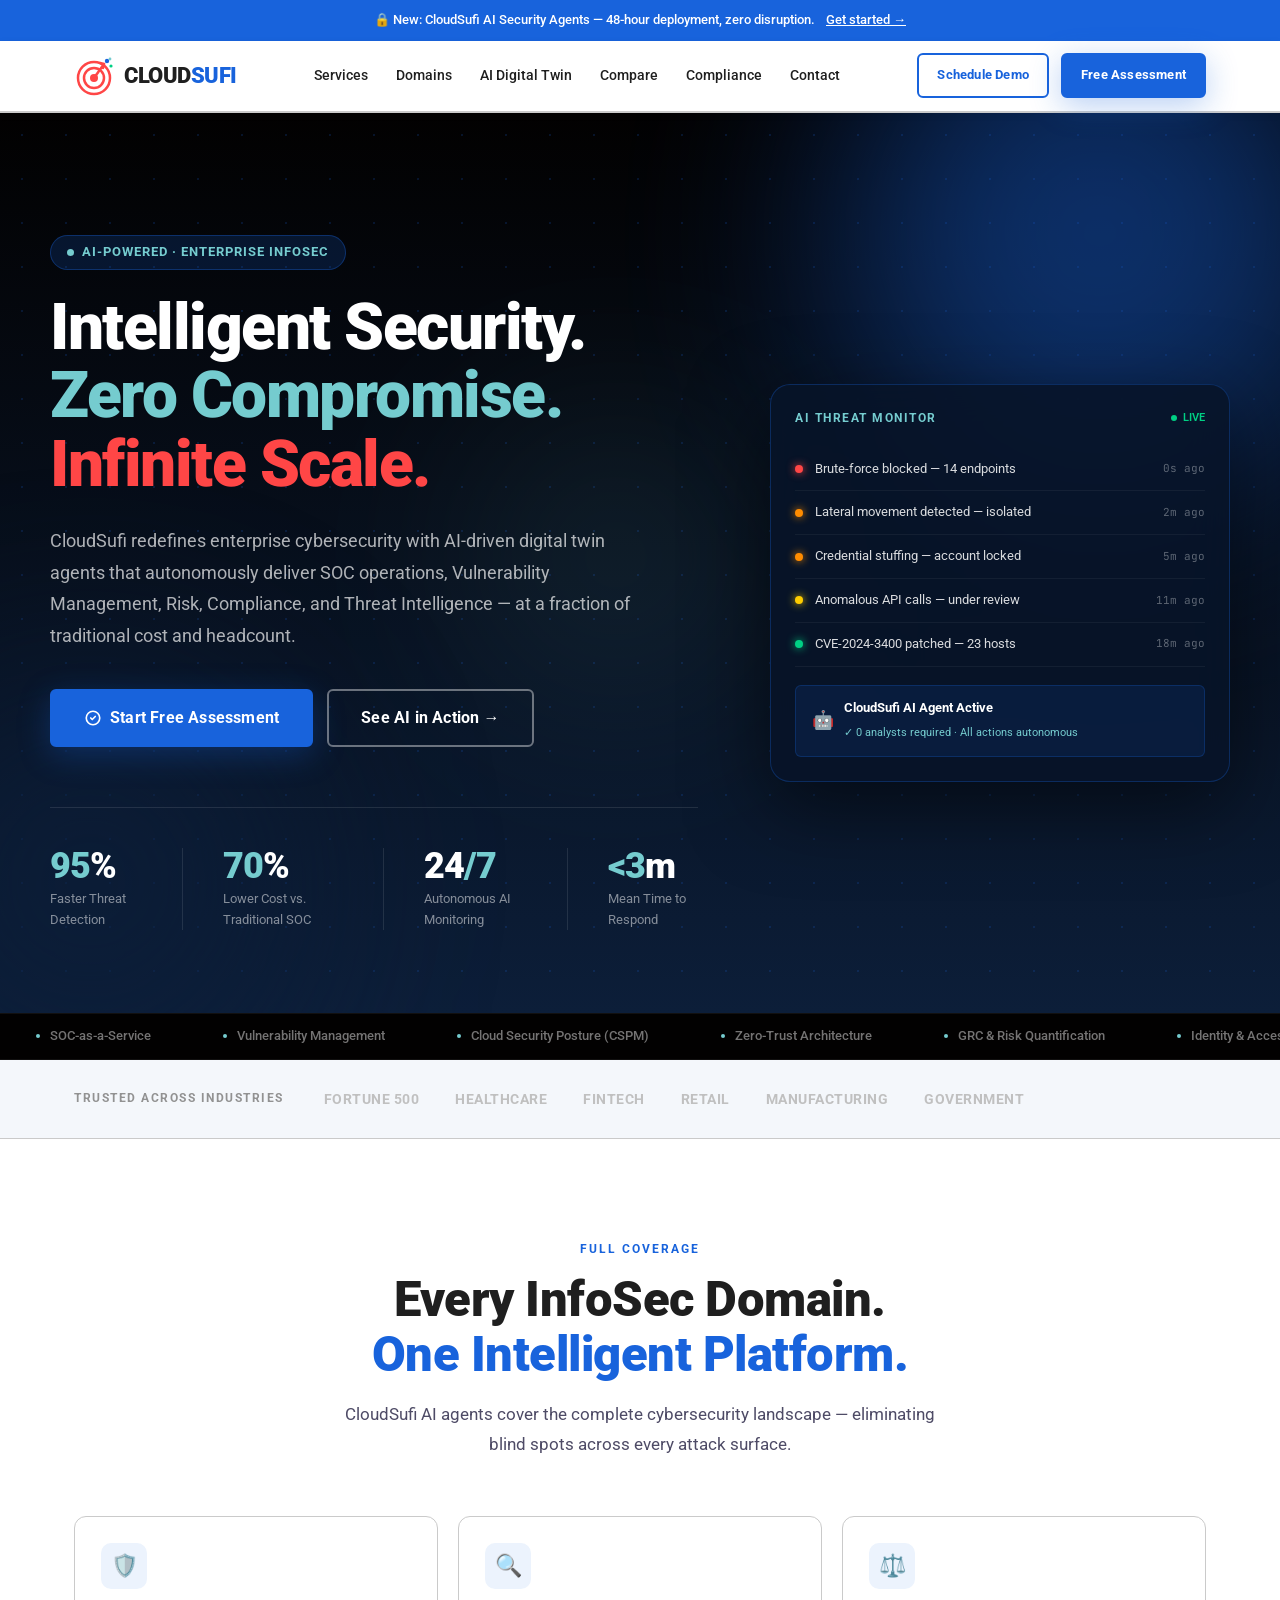
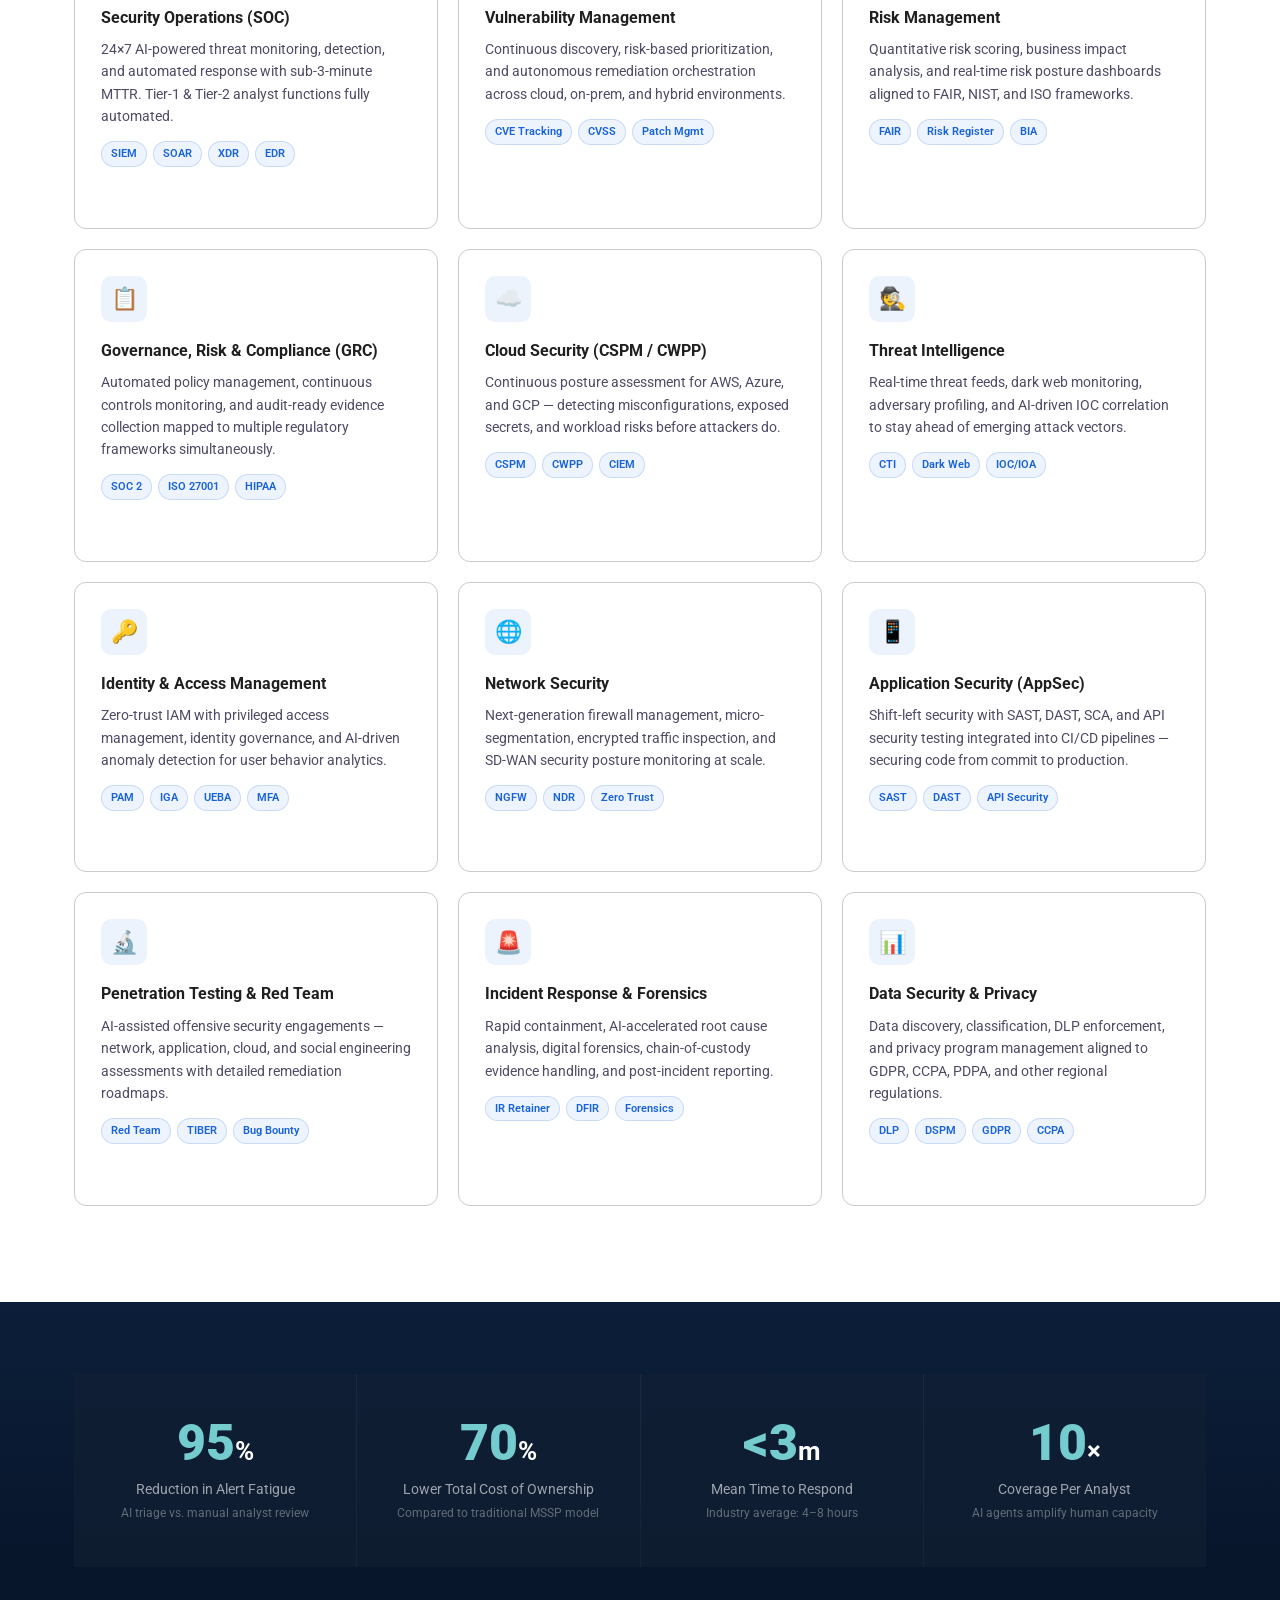
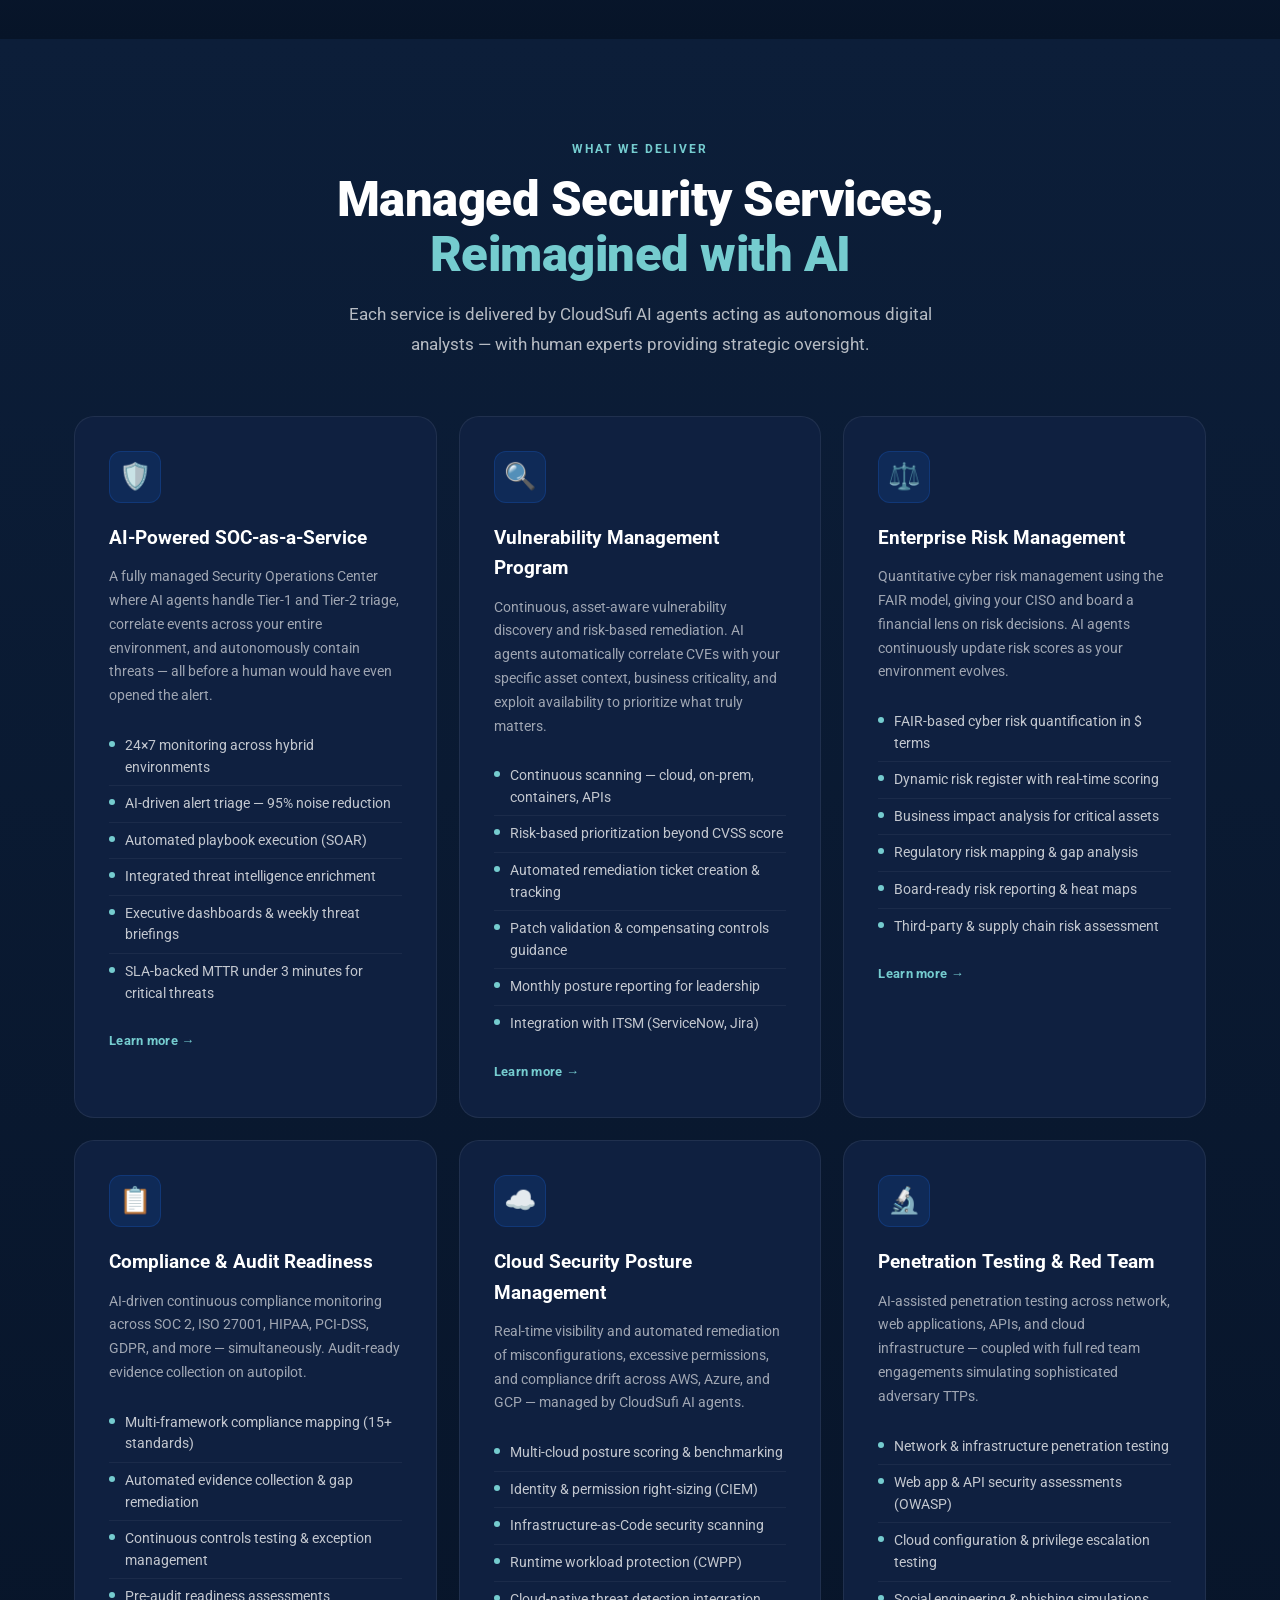
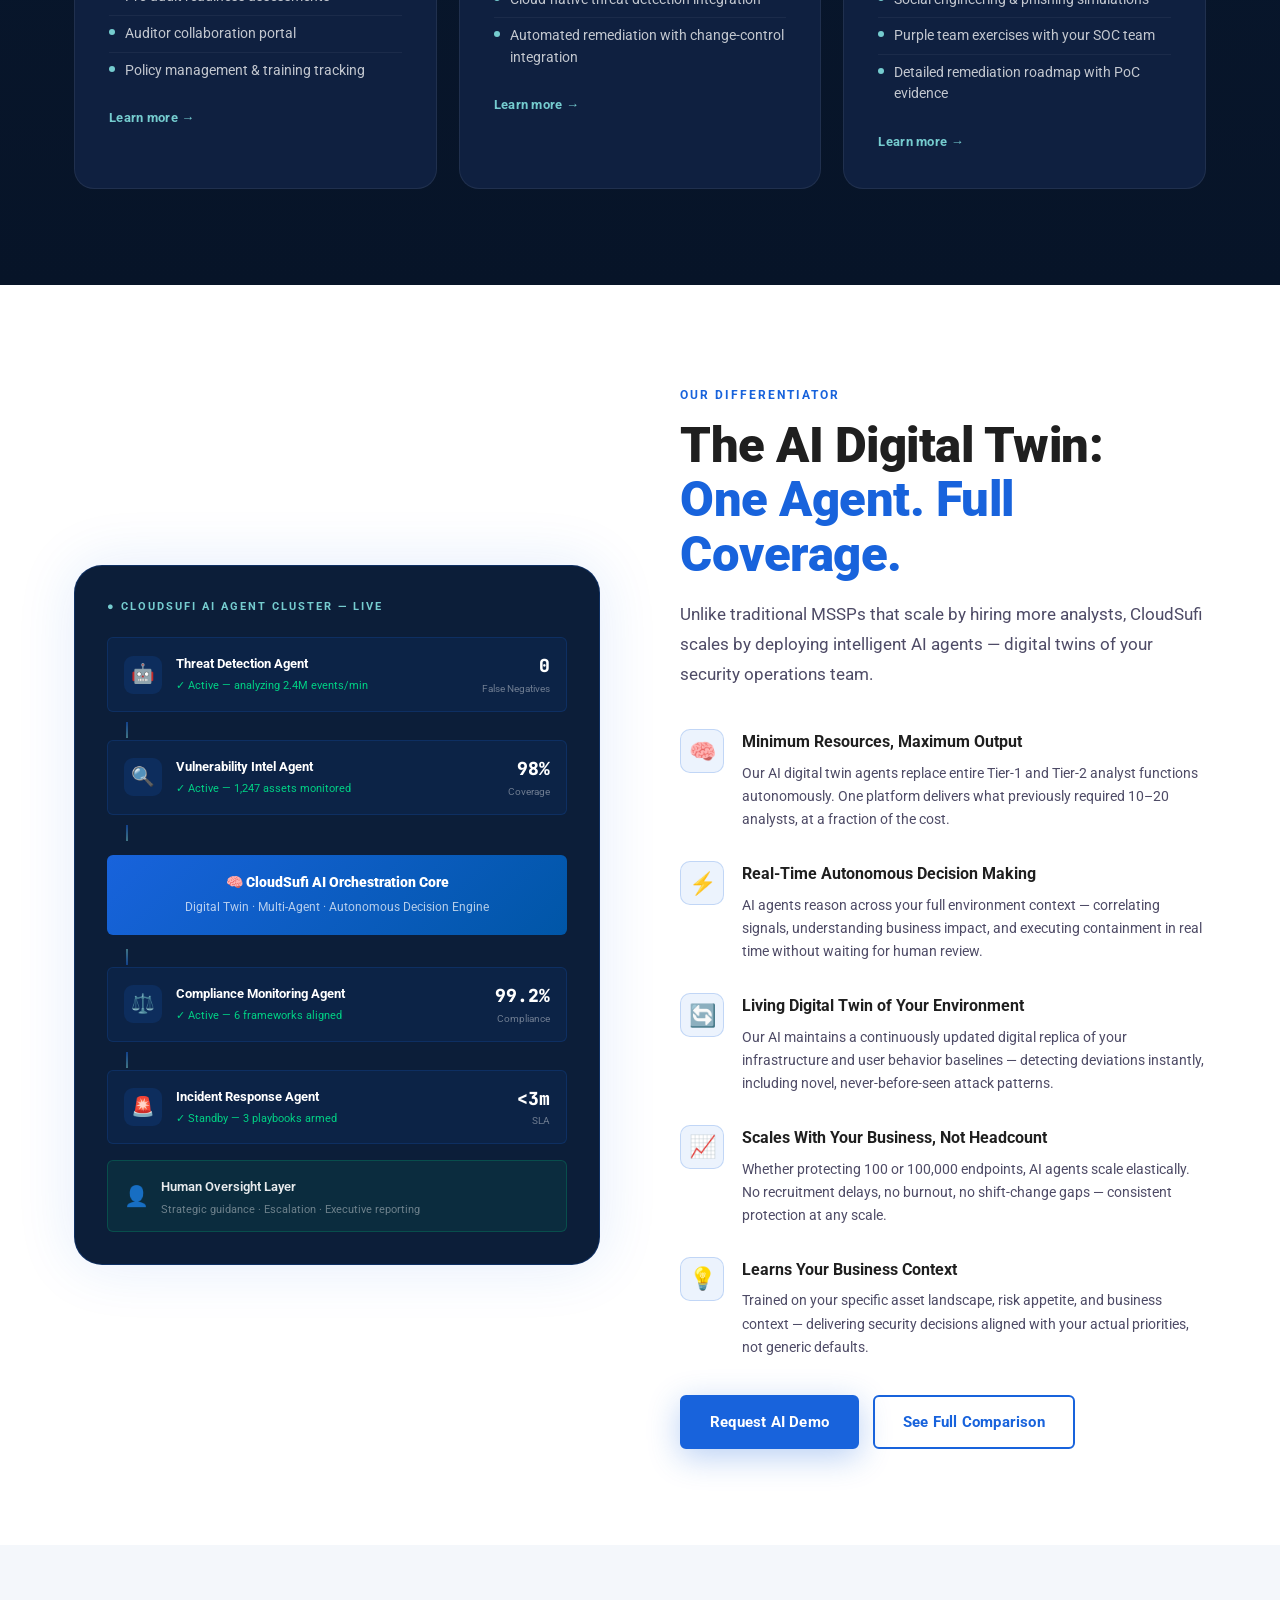
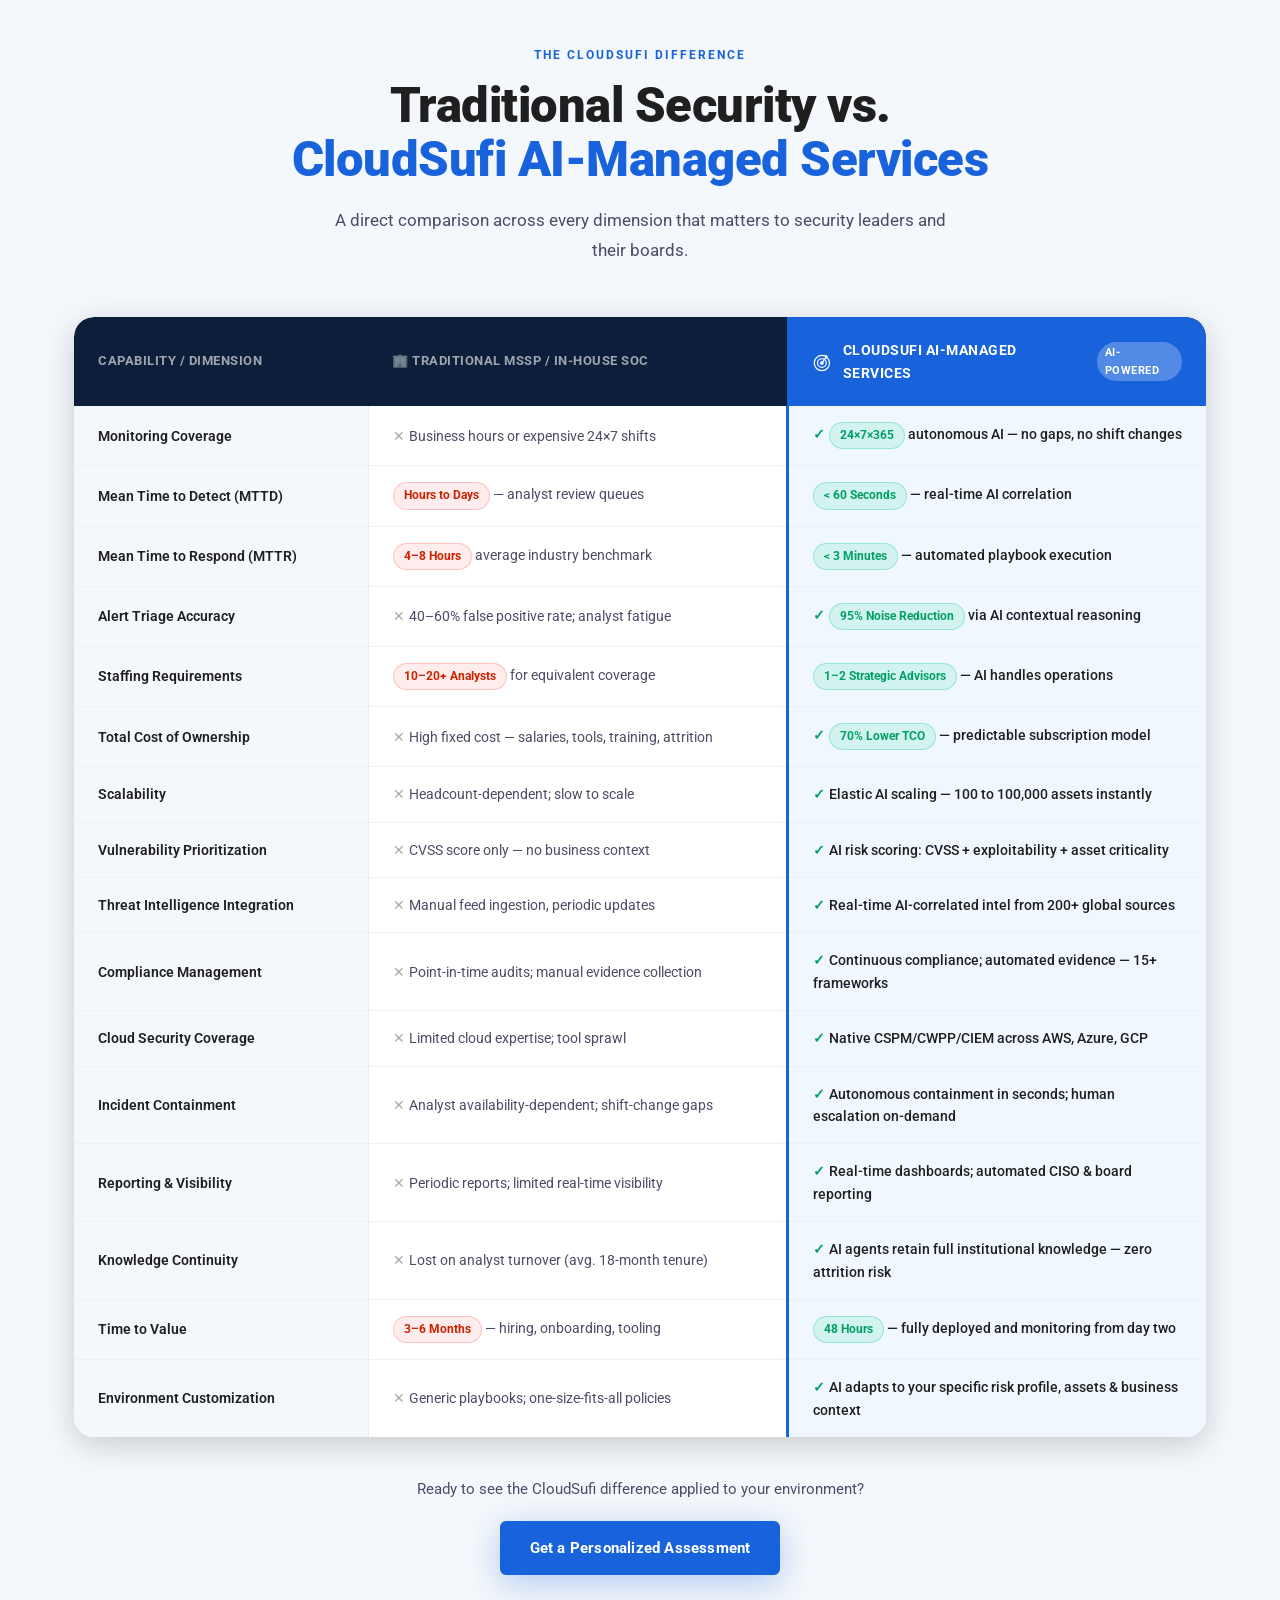
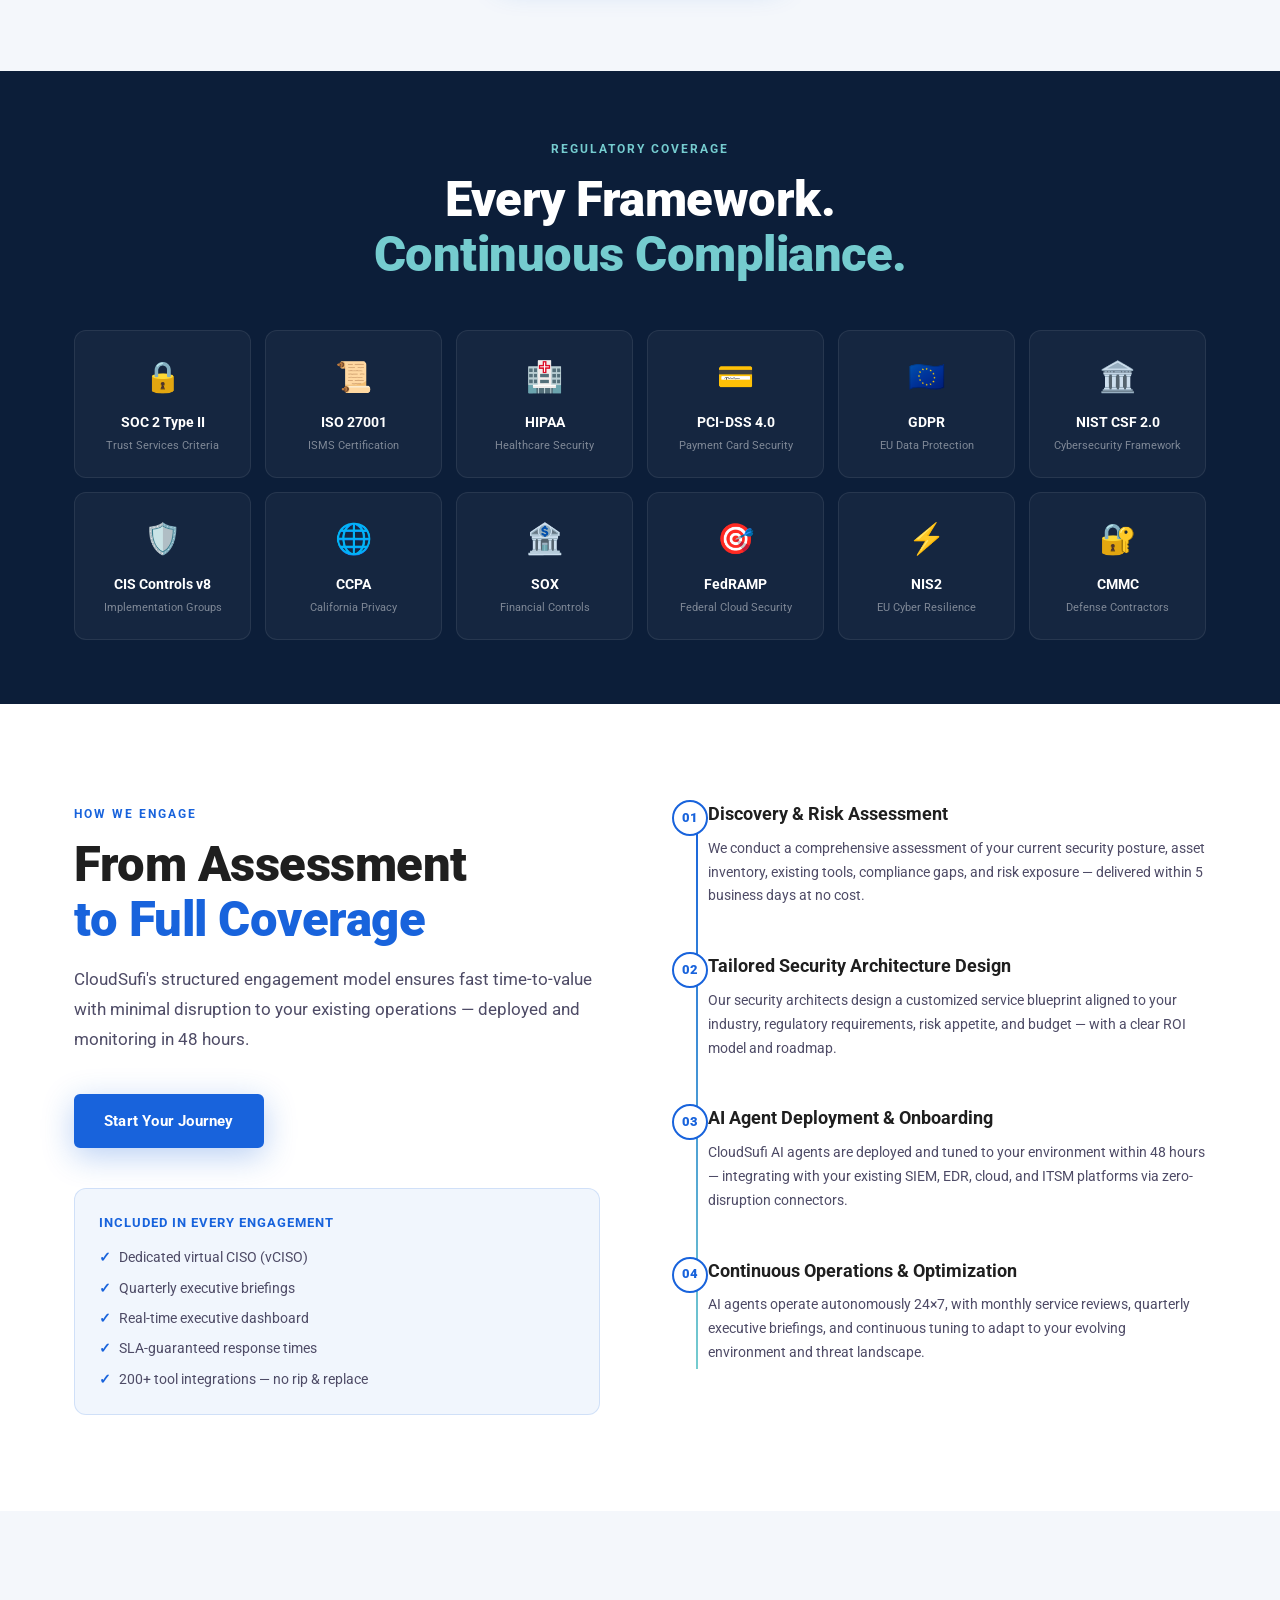
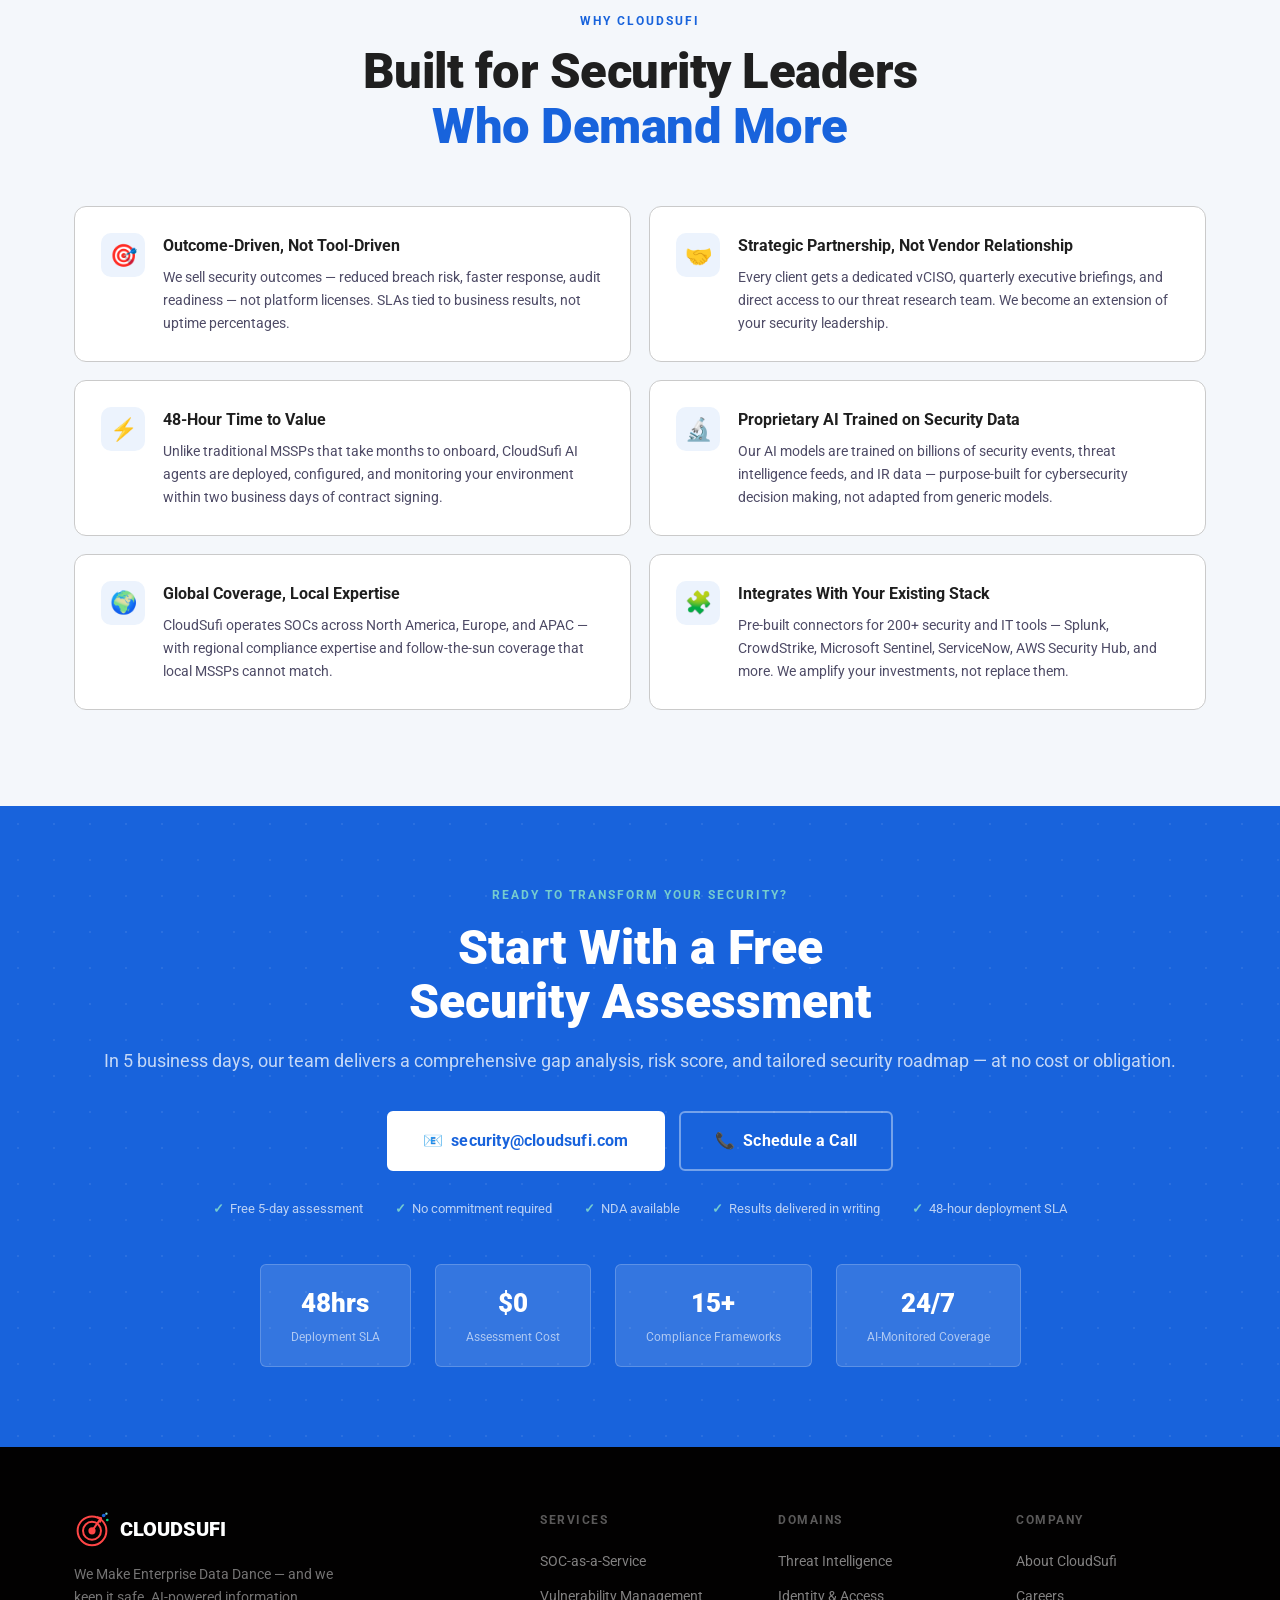
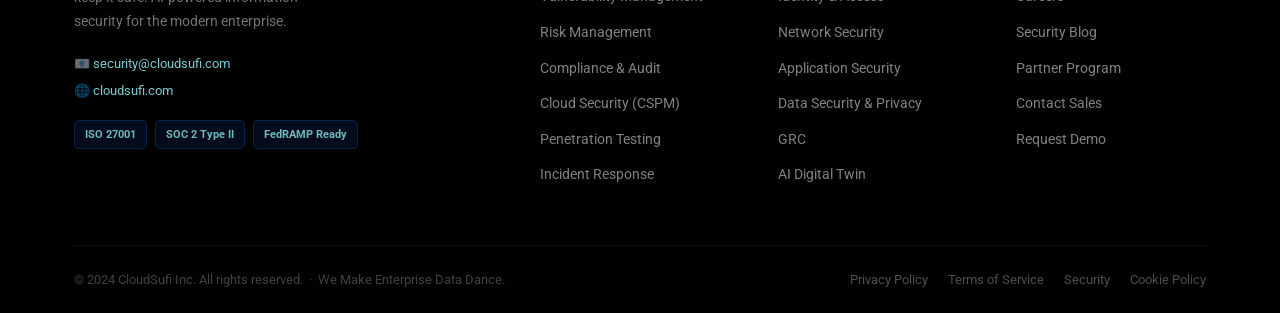
==== commit 0c6fb220: "Uploading the updated files" ====
--- a/index.html
+++ b/index.html
@@ -2,7 +2,11 @@
 <html lang="en">
 <head>
   <meta charset="UTF-8" />
-  <meta name="viewport" content="width=device-width, initial-scale=1.0" />
+  <meta name="viewport" content="width=device-width, initial-scale=1.0, viewport-fit=cover" />
+  <meta name="theme-color" content="#0C1E39" />
+  <meta name="apple-mobile-web-app-capable" content="yes" />
+  <meta name="apple-mobile-web-app-status-bar-style" content="black-translucent" />
+  <meta name="format-detection" content="telephone=no" />
   <title>CloudSufi | AI-Powered Information Security Solutions</title>
   <meta name="description" content="CloudSufi delivers next-generation InfoSec services powered by AI agents — SOC, Vulnerability Management, Risk, Compliance, and more. Maximum security output with minimum resources." />
   <link rel="preconnect" href="https://fonts.googleapis.com" />
@@ -683,30 +687,132 @@
     .reveal:nth-child(5) { transition-delay: 0.32s; }
     .reveal:nth-child(6) { transition-delay: 0.40s; }
 
-    /* ─── RESPONSIVE ───────────────────────────────────────────────── */
+    /* ─── NAV HAMBURGER (index-specific) ──────────────────────────── */
+    .nav-hamburger {
+      display: none; flex-direction: column; gap: 5px;
+      background: none; border: none; padding: 8px; margin-left: 8px;
+      width: 44px; height: 44px; align-items: center; justify-content: center;
+      border-radius: var(--radius-sm); transition: background 0.2s; flex-shrink: 0;
+      -webkit-appearance: none; cursor: pointer;
+    }
+    .nav-hamburger:hover { background: var(--cs-off-white); }
+    .nav-hamburger span { display: block; width: 22px; height: 2px; background: var(--cs-text-dark); border-radius: 2px; transition: all 0.28s cubic-bezier(0.4,0,0.2,1); transform-origin: center; }
+    .nav-hamburger.open span:nth-child(1) { transform: translateY(7px) rotate(45deg); }
+    .nav-hamburger.open span:nth-child(2) { opacity: 0; transform: scaleX(0); }
+    .nav-hamburger.open span:nth-child(3) { transform: translateY(-7px) rotate(-45deg); }
+    .nav-mobile { display: block; max-height: 0; overflow: hidden; background: var(--cs-white); border-top: 1px solid var(--cs-border); box-shadow: 0 8px 24px rgba(0,0,0,0.1); transition: max-height 0.35s ease; }
+    .nav-mobile.open { max-height: 600px; }
+    .nav-mobile a { display: flex; align-items: center; padding: 15px 24px; font-size: 15px; font-weight: 500; color: var(--cs-text-dark); text-decoration: none; border-bottom: 1px solid #f0f0f0; transition: background 0.15s, color 0.15s; min-height: 52px; }
+    .nav-mobile a:hover { background: var(--cs-off-white); color: var(--cs-blue); }
+    .nav-mobile a:last-of-type { border-bottom: none; }
+    .nm-cta { padding: 16px 24px 20px; display: flex; flex-direction: column; gap: 10px; border-top: 1px solid var(--cs-border); padding-bottom: calc(20px + env(safe-area-inset-bottom)); }
+    .nm-cta .btn { width: 100%; min-height: 48px; }
+
+    /* ─── REVEAL ───────────────────────────────────────────────────── */
+    .reveal { opacity: 0; transform: translateY(22px); transition: opacity 0.5s ease, transform 0.5s ease; }
+    .reveal.visible { opacity: 1; transform: translateY(0); }
+    .reveal:nth-child(2) { transition-delay: 0.07s; }
+    .reveal:nth-child(3) { transition-delay: 0.14s; }
+    .reveal:nth-child(4) { transition-delay: 0.21s; }
+    .reveal:nth-child(5) { transition-delay: 0.28s; }
+    .reveal:nth-child(6) { transition-delay: 0.35s; }
+    @media (prefers-reduced-motion: reduce) { .reveal { opacity:1; transform:none; transition:none; } }
+
+    /* ─── RESPONSIVE — 1024px ──────────────────────────────────────── */
     @media(max-width: 1024px) {
-      .hero-layout { grid-template-columns: 1fr; }
-      .threat-panel { display: none; }
-      .ai-layout { grid-template-columns: 1fr; gap: 48px; }
+      .hero-layout    { grid-template-columns: 1fr; }
+      .threat-panel   { display: none; }
+      .ai-layout      { grid-template-columns: 1fr; gap: 48px; }
       .process-layout { grid-template-columns: 1fr; gap: 48px; }
-      .metrics-grid { grid-template-columns: repeat(2, 1fr); }
-      .footer-grid { grid-template-columns: 1fr 1fr; }
-    }
+      .metrics-grid   { grid-template-columns: repeat(2, 1fr); }
+      .footer-grid    { grid-template-columns: 1fr 1fr; gap: 32px; }
+      .footer-grid > div:first-child { grid-column: 1 / -1; }
+    }
+    /* ─── RESPONSIVE — 768px ───────────────────────────────────────── */
     @media(max-width: 768px) {
-      .section { padding: 64px 0; }
-      .nav-links { display: none; }
-      .hero-stats { flex-wrap: wrap; gap: 20px; }
-      .hero-stat { border-right: none; padding-right: 0; margin-right: 0; }
-      .why-grid { grid-template-columns: 1fr; }
-      .services-grid { grid-template-columns: 1fr; }
-    }
+      .section         { padding: 56px 0; }
+      .container       { padding: 0 16px; }
+      .nav-links       { display: none !important; }
+      .nav-cta         { display: none !important; }
+      .nav-hamburger   { display: flex; }
+      /* hero */
+      .hero            { padding-top: 64px; }
+      .hero-body       { padding: 80px 0 56px; }
+      .hero-title      { font-size: clamp(30px,7vw,46px); letter-spacing:-1px; }
+      .hero-desc       { font-size: 15px; }
+      .hero-actions    { flex-direction: column; }
+      .hero-actions .btn { width: 100%; }
+      .hero-stats      { display: grid; grid-template-columns: 1fr 1fr; gap: 20px; border-top: 1px solid rgba(255,255,255,0.1); padding-top: 28px; margin-top: 28px; }
+      .hero-stat       { border-right: none; padding-right: 0; margin-right: 0; }
+      /* trust bar */
+      .trust-inner     { flex-direction: column; align-items: flex-start; gap: 16px; }
+      .trust-logos     { gap: 18px; }
+      /* domains */
+      .domains-grid    { grid-template-columns: 1fr; }
+      /* metrics */
+      .metrics-grid    { grid-template-columns: 1fr 1fr; }
+      /* services */
+      .services-grid   { grid-template-columns: 1fr; }
+      /* AI twin */
+      .ai-layout       { grid-template-columns: 1fr; gap: 36px; }
+      .ai-panel        { padding: 20px; }
+      /* process */
+      .process-layout  { grid-template-columns: 1fr; gap: 40px; }
+      .steps::before   { display: none; }
+      /* why */
+      .why-grid        { grid-template-columns: 1fr; }
+      /* cta */
+      .cta-box         { padding: 36px 20px; }
+      .cta-actions     { flex-direction: column; }
+      .cta-actions .btn { width: 100%; max-width: 360px; margin: 0 auto; }
+      .quick-stats     { gap: 12px; }
+      .qs-item         { padding: 14px 20px; }
+      /* comparison */
+      .table-scroll    { -webkit-overflow-scrolling: touch; }
+      /* compliance */
+      .compliance-grid { grid-template-columns: repeat(3, 1fr); }
+      /* footer */
+      .footer-grid     { grid-template-columns: 1fr; gap: 28px; }
+      .footer-grid > div:first-child { grid-column: auto; }
+      .footer-bottom   { flex-direction: column; align-items: flex-start; }
+      /* marquee */
+      .marquee-item    { padding: 0 24px; }
+    }
+    /* ─── RESPONSIVE — 480px ───────────────────────────────────────── */
     @media(max-width: 480px) {
-      .hero-title { font-size: 34px; letter-spacing: -1px; }
-      .hero-actions { flex-direction: column; }
-      .btn { width: 100%; justify-content: center; }
-      .metrics-grid { grid-template-columns: 1fr; }
-      .footer-grid { grid-template-columns: 1fr; }
-    }
+      .container       { padding: 0 14px; }
+      .hero-title      { font-size: 28px; }
+      .hero-stats      { grid-template-columns: 1fr; }
+      .hero-stat       { border-bottom: 1px solid rgba(255,255,255,0.1); padding-bottom: 14px; }
+      .hero-stat:last-child { border-bottom: none; }
+      .metrics-grid    { grid-template-columns: 1fr 1fr; }
+      .metric-item     { padding: 28px 16px; }
+      .metric-num      { font-size: 36px; }
+      .compliance-grid { grid-template-columns: repeat(2, 1fr); }
+      .cta-perks       { flex-direction: column; gap: 8px; align-items: center; }
+      .quick-stats     { flex-direction: column; align-items: stretch; }
+      .qs-item         { text-align: center; }
+      .footer-bottom-links { gap: 12px; }
+    }
+    /* ─── RESPONSIVE — 375px (iPhone SE) ─────────────────────────── */
+    @media(max-width: 375px) {
+      .nav-inner       { height: 58px; }
+      .logo-wordmark   { font-size: 17px; }
+      .logo-icon       { width: 32px; height: 32px; }
+      .hero-title      { font-size: 26px; }
+      .compliance-grid { grid-template-columns: repeat(2, 1fr); }
+      .trust-logos     { gap: 12px; }
+    }
+    /* ─── iOS SAFE AREA ─────────────────────────────────────────────── */
+    .nav .container { padding-left: max(24px, env(safe-area-inset-left)); padding-right: max(24px, env(safe-area-inset-right)); }
+    .nm-cta { padding-left: max(24px, env(safe-area-inset-left)); padding-right: max(24px, env(safe-area-inset-right)); }
+    .footer { padding-bottom: env(safe-area-inset-bottom); }
+    .footer-bottom { padding-bottom: calc(22px + env(safe-area-inset-bottom)); }
+    /* ─── FOCUS VISIBLE ─────────────────────────────────────────────── */
+    :focus-visible { outline: 2px solid var(--cs-blue); outline-offset: 3px; border-radius: 4px; }
+    :focus:not(:focus-visible) { outline: none; }
+    /* ─── REDUCED MOTION ────────────────────────────────────────────── */
+    @media (prefers-reduced-motion: reduce) { *, *::before, *::after { animation-duration: 0.01ms !important; transition-duration: 0.01ms !important; } }
   </style>
 </head>
 <body>
@@ -751,10 +857,26 @@
       </div>
 
       <div class="nav-cta">
-        <a href="#contact" class="btn btn-outline-blue" style="padding:10px 20px;font-size:13px;">Schedule Demo</a>
-        <a href="#contact" class="btn btn-primary" style="padding:10px 20px;font-size:13px;">Free Assessment</a>
-      </div>
-
+        <a href="#contact" class="btn btn-outline-blue" style="padding:10px 18px;font-size:13px;">Schedule Demo</a>
+        <a href="#contact" class="btn btn-primary" style="padding:10px 18px;font-size:13px;">Free Assessment</a>
+      </div>
+
+      <button class="nav-hamburger" id="navHamburger" aria-label="Toggle navigation menu" aria-expanded="false">
+        <span></span><span></span><span></span>
+      </button>
+
+    </div>
+  </div>
+  <div class="nav-mobile" id="navMobile">
+    <a href="#services">Services</a>
+    <a href="#domains">Domains</a>
+    <a href="#ai-twin">AI Digital Twin</a>
+    <a href="#comparison">Compare</a>
+    <a href="#compliance">Compliance</a>
+    <a href="#contact">Contact</a>
+    <div class="nm-cta">
+      <a href="#contact" class="btn btn-outline-blue">Schedule Demo</a>
+      <a href="#contact" class="btn btn-primary">Free Assessment</a>
     </div>
   </div>
 </nav>
@@ -1604,34 +1726,14 @@
 </footer>
 
 <!-- ══════════ SCRIPTS ══════════ -->
+<script src="shared.js"></script>
 <script>
-  // Scroll reveal
-  const revealEls = document.querySelectorAll('.reveal');
-  const revealObs = new IntersectionObserver((entries) => {
-    entries.forEach(e => {
-      if (e.isIntersecting) { e.target.classList.add('visible'); revealObs.unobserve(e.target); }
-    });
-  }, { threshold: 0.08, rootMargin: '0px 0px -30px 0px' });
-  revealEls.forEach(el => revealObs.observe(el));
-
-  // Smooth anchor scroll with nav offset
-  document.querySelectorAll('a[href^="#"]').forEach(link => {
-    link.addEventListener('click', e => {
-      const id = link.getAttribute('href');
-      const target = document.querySelector(id);
-      if (!target || id === '#') return;
-      e.preventDefault();
-      const offset = 74;
-      window.scrollTo({ top: target.getBoundingClientRect().top + window.scrollY - offset, behavior: 'smooth' });
-    });
-  });
-
-  // Live threat panel time drift
-  const tpTimes = document.querySelectorAll('.tp-time');
-  const times = [0, 2, 5, 11, 18];
-  setInterval(() => {
-    for (let i = 1; i < times.length; i++) times[i] += (Math.random() < 0.25 ? 1 : 0);
-    tpTimes.forEach((el, i) => { el.textContent = times[i] === 0 ? '0s ago' : times[i] + 'm ago'; });
+  /* Threat panel live ticker (index-only) */
+  var tpTimes = document.querySelectorAll('.tp-time');
+  var times = [0, 2, 5, 11, 18];
+  setInterval(function() {
+    for (var i = 1; i < times.length; i++) times[i] += (Math.random() < 0.25 ? 1 : 0);
+    tpTimes.forEach(function(el, i) { el.textContent = times[i] === 0 ? '0s ago' : times[i] + 'm ago'; });
   }, 6000);
 </script>
 
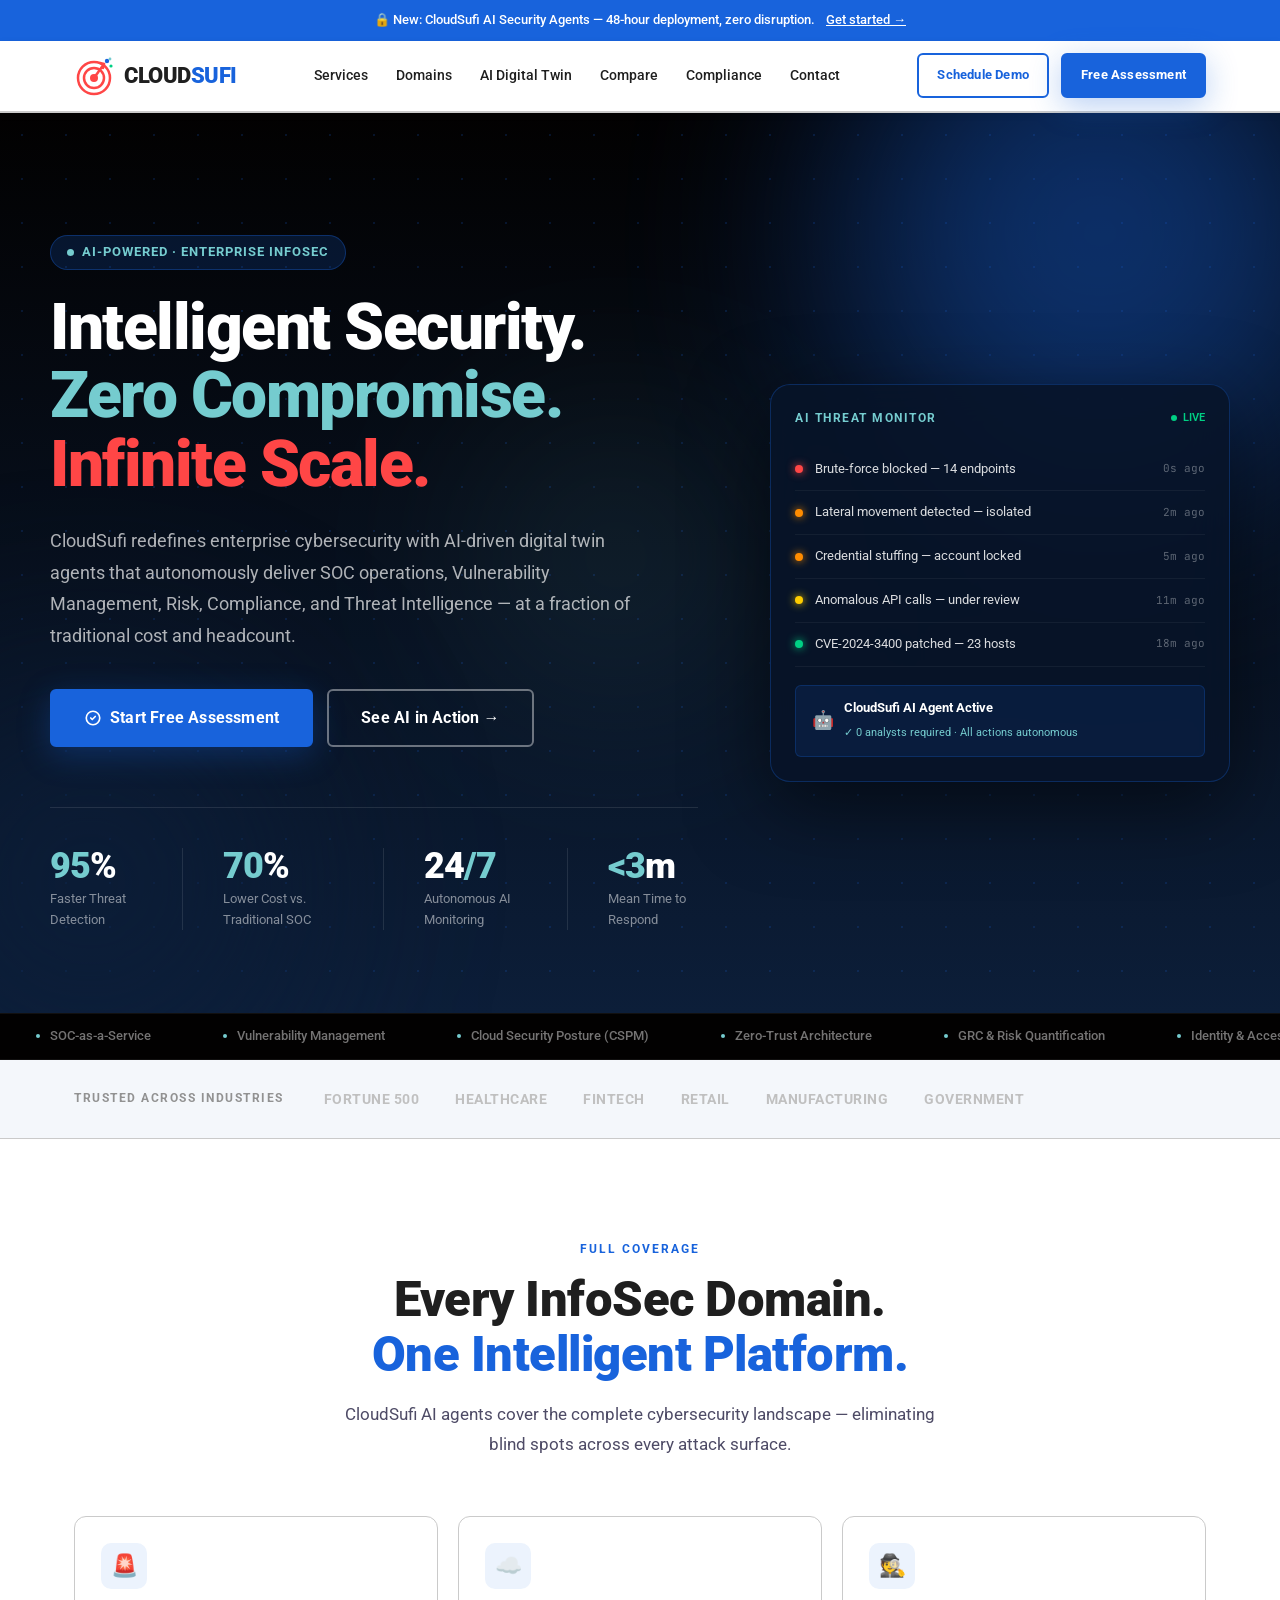
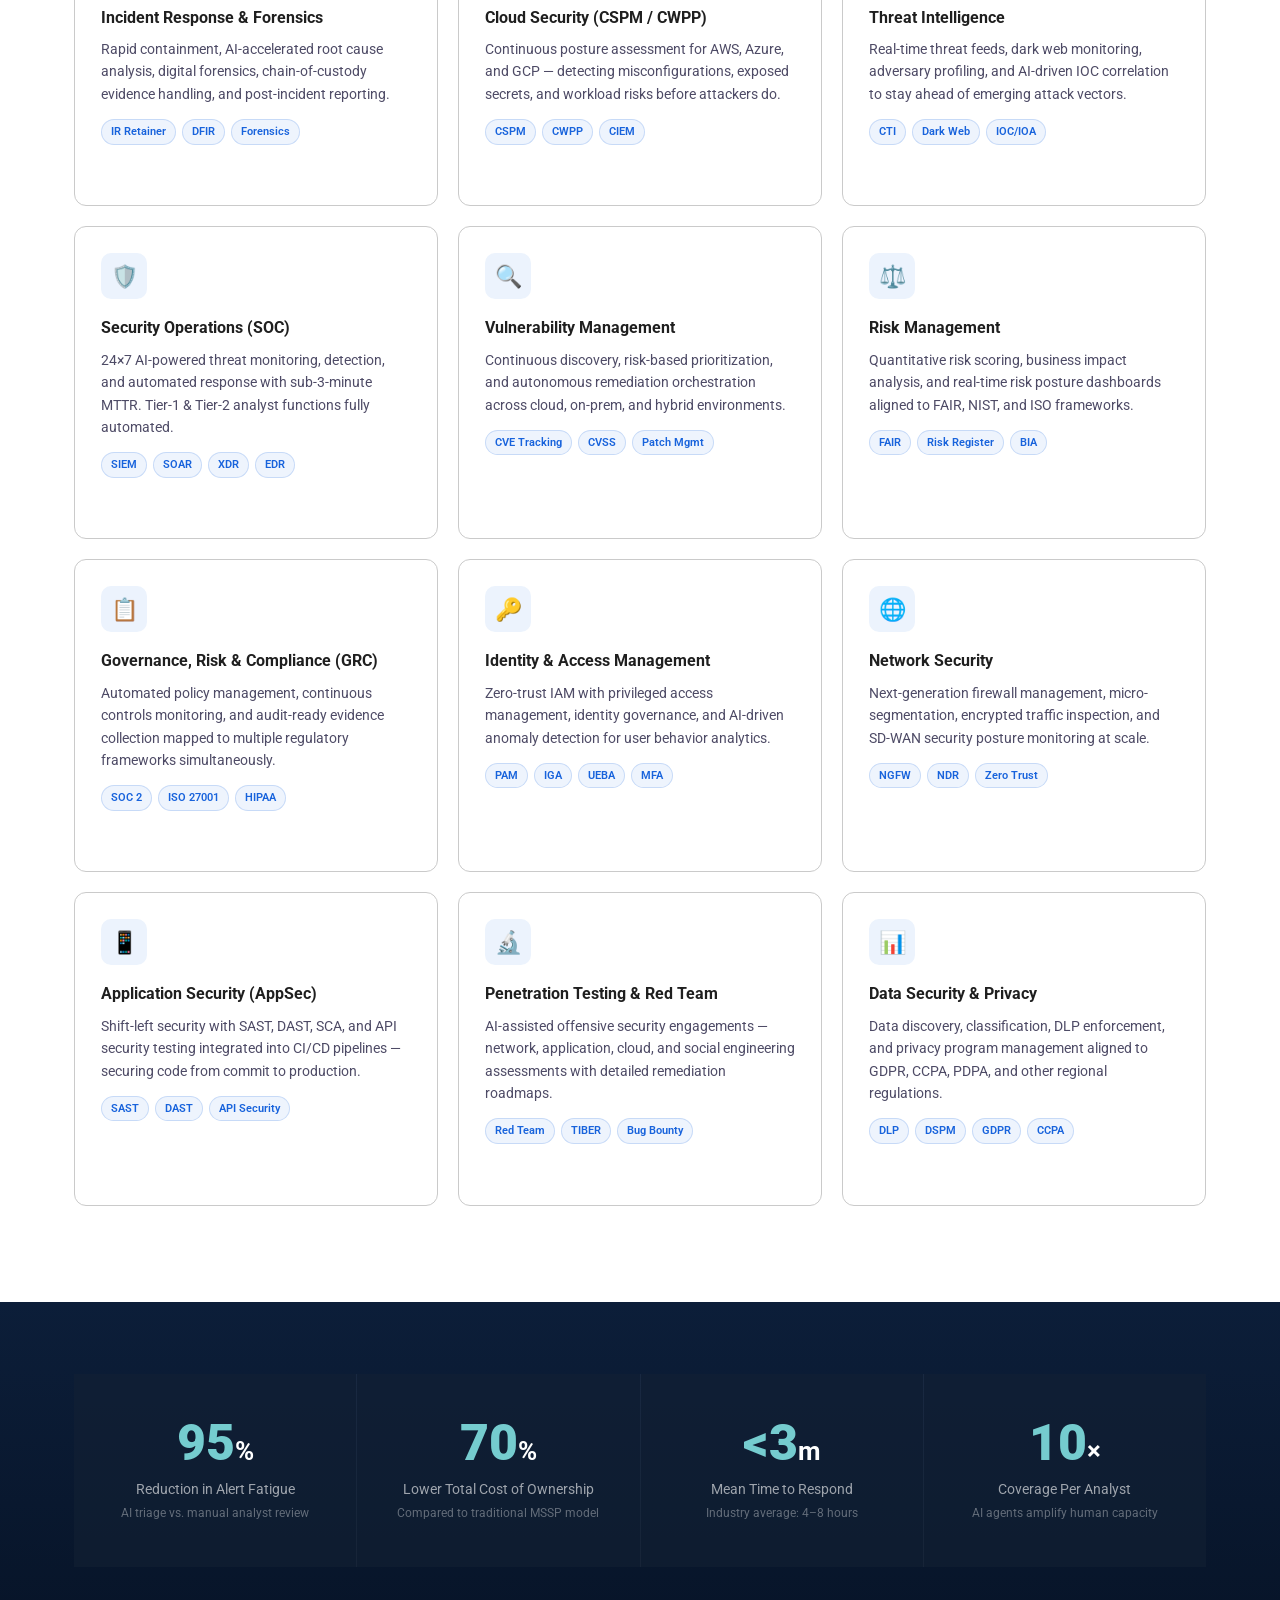
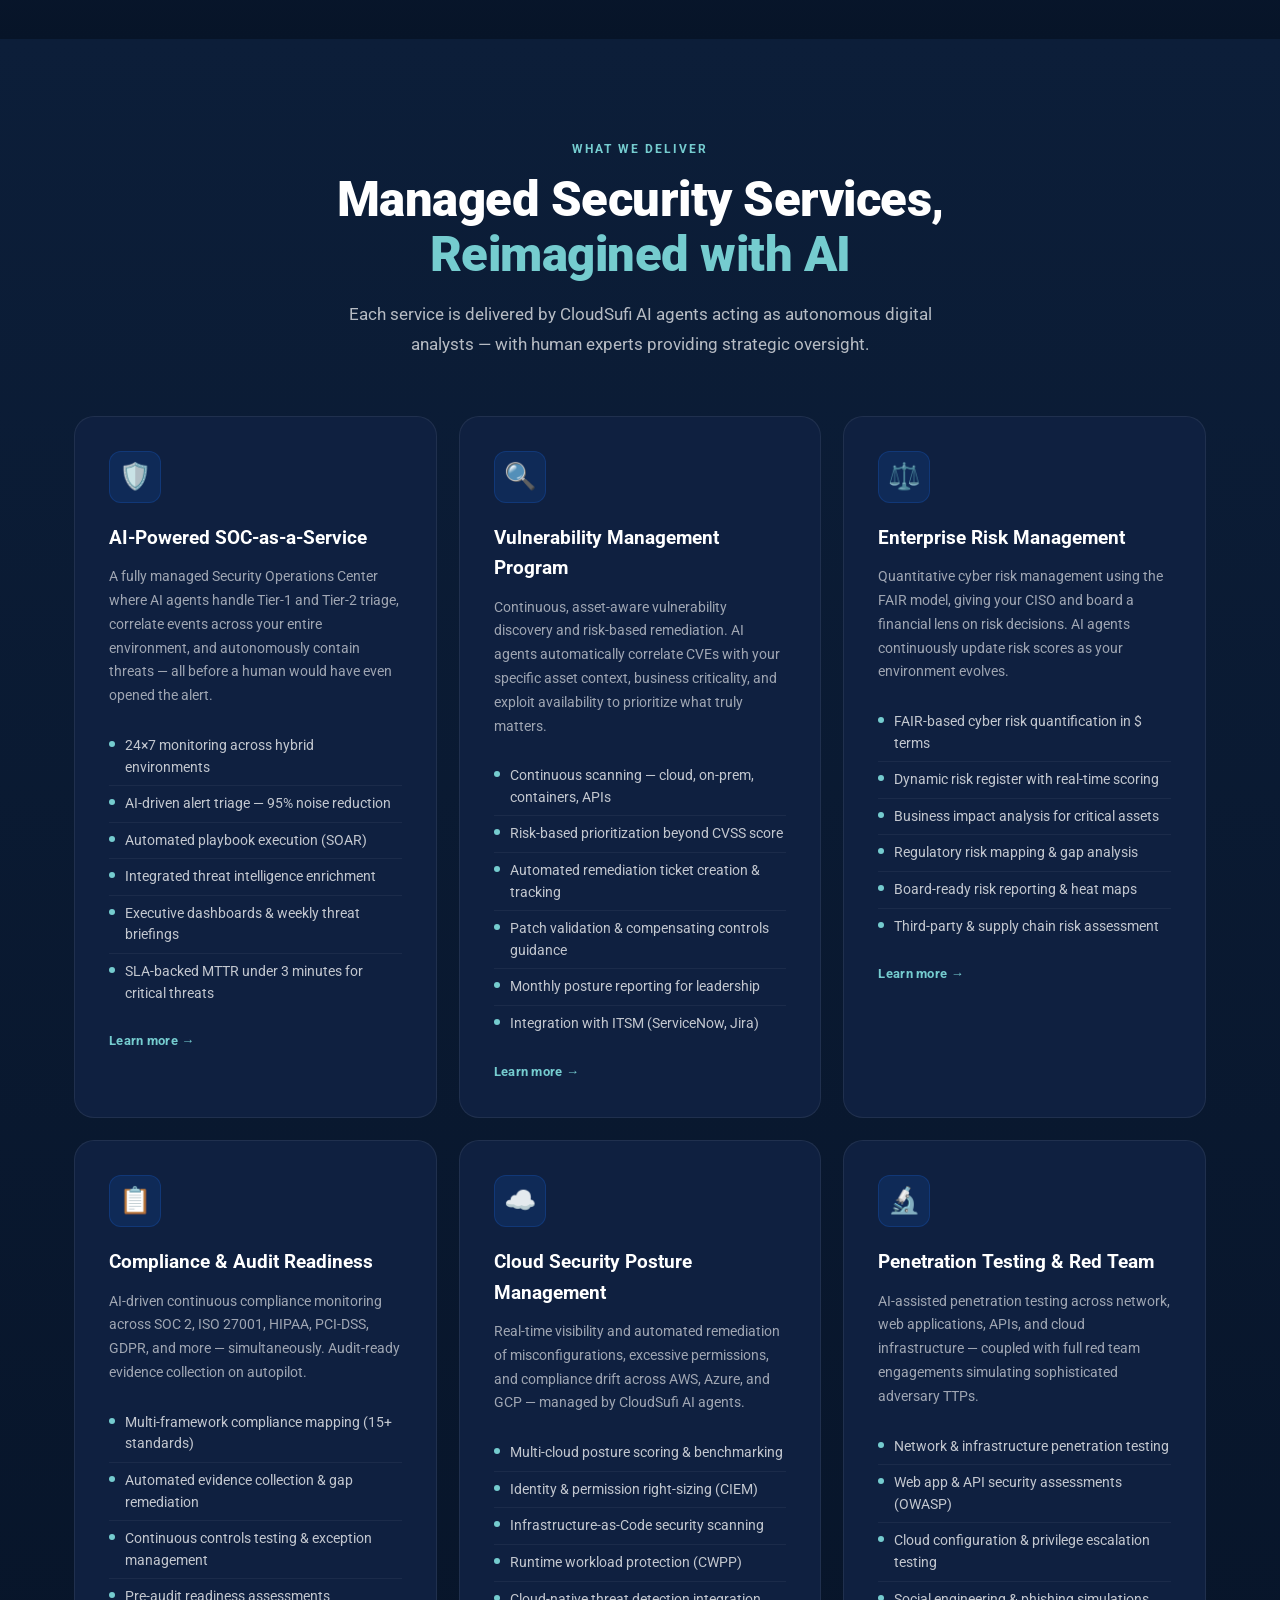
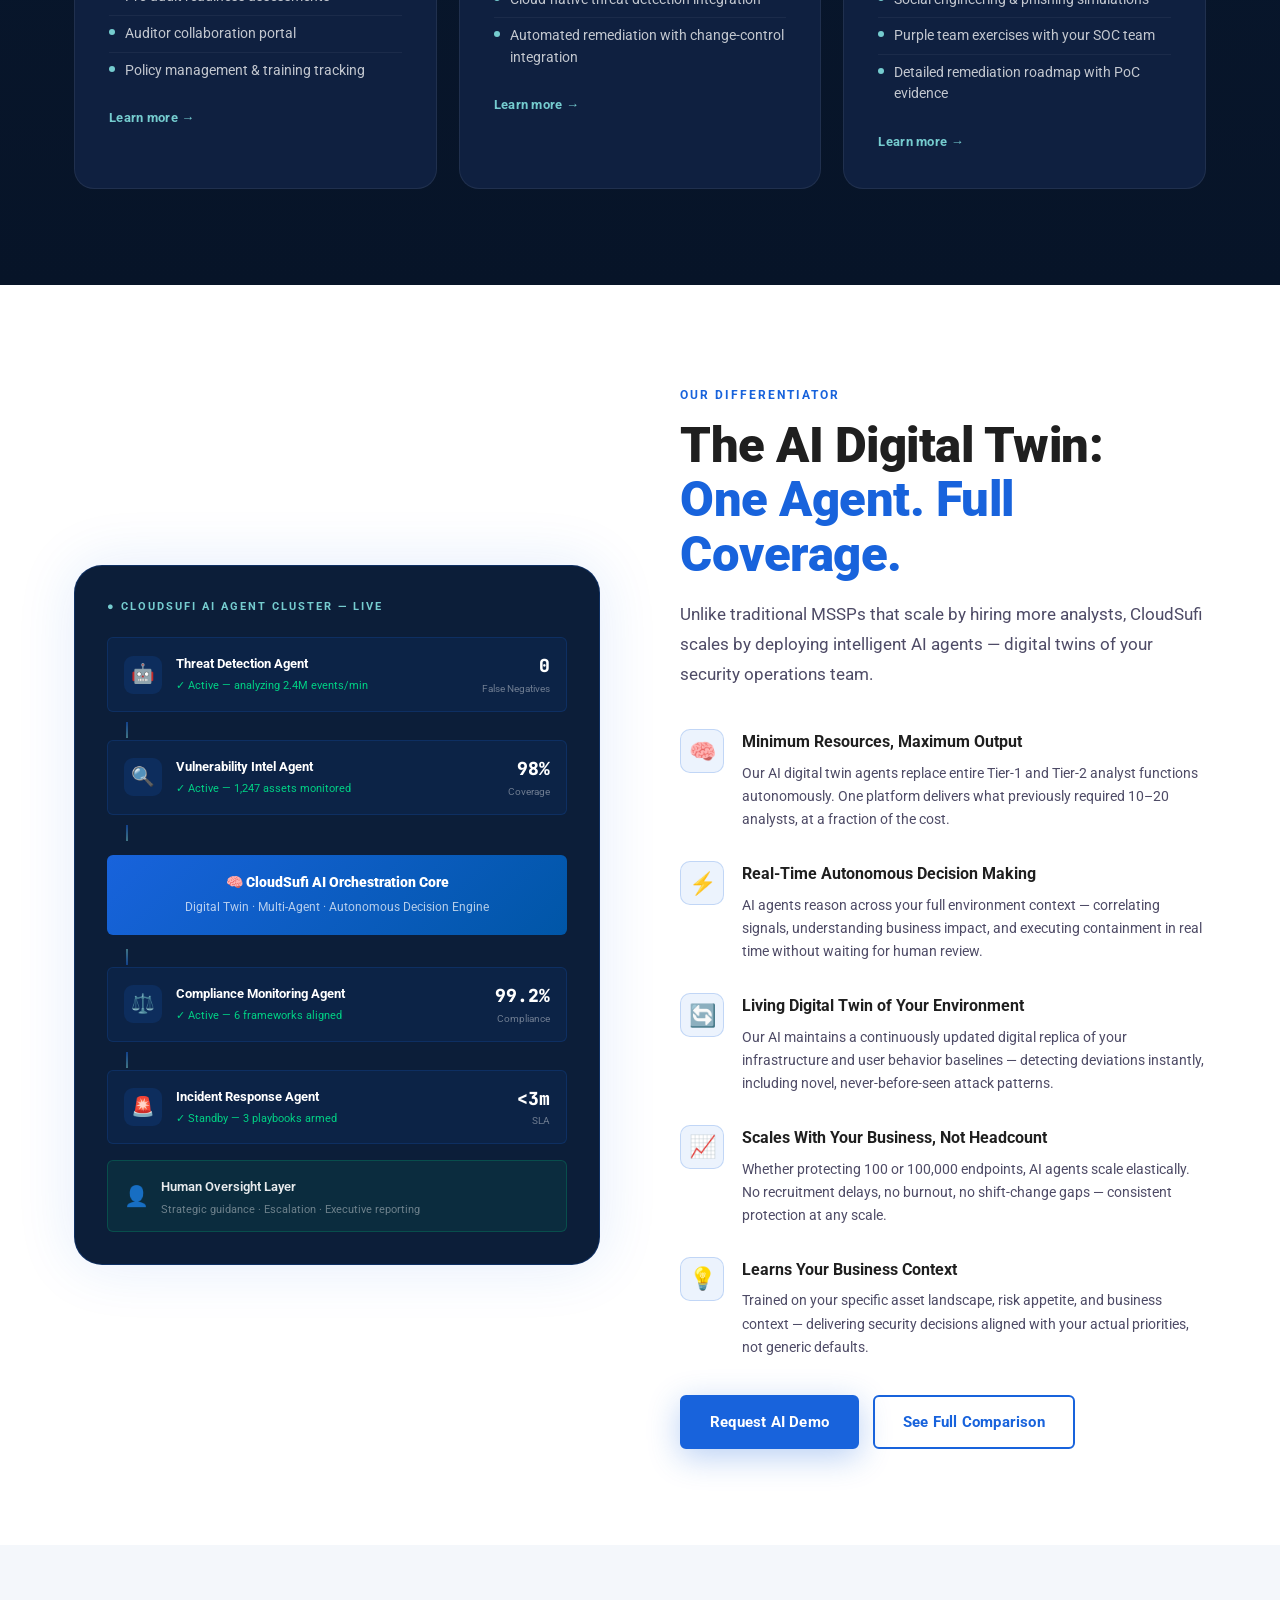
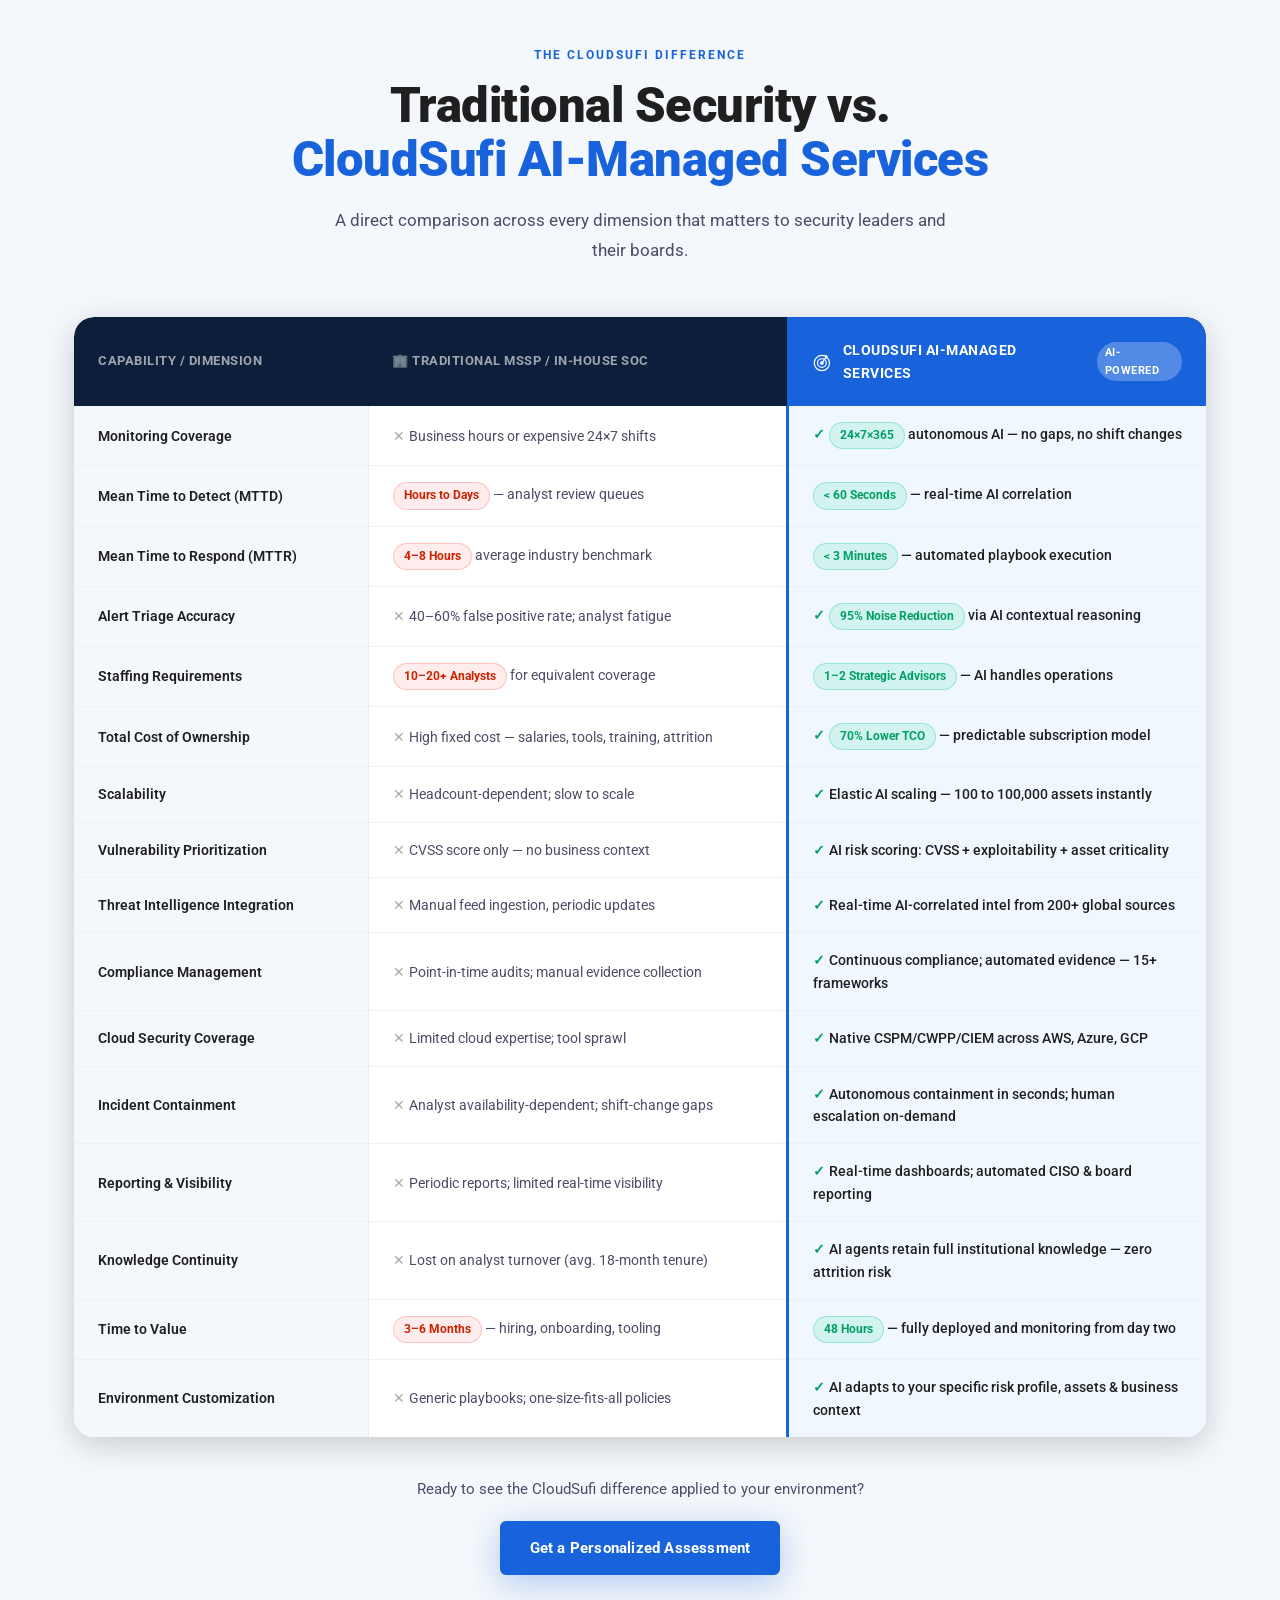
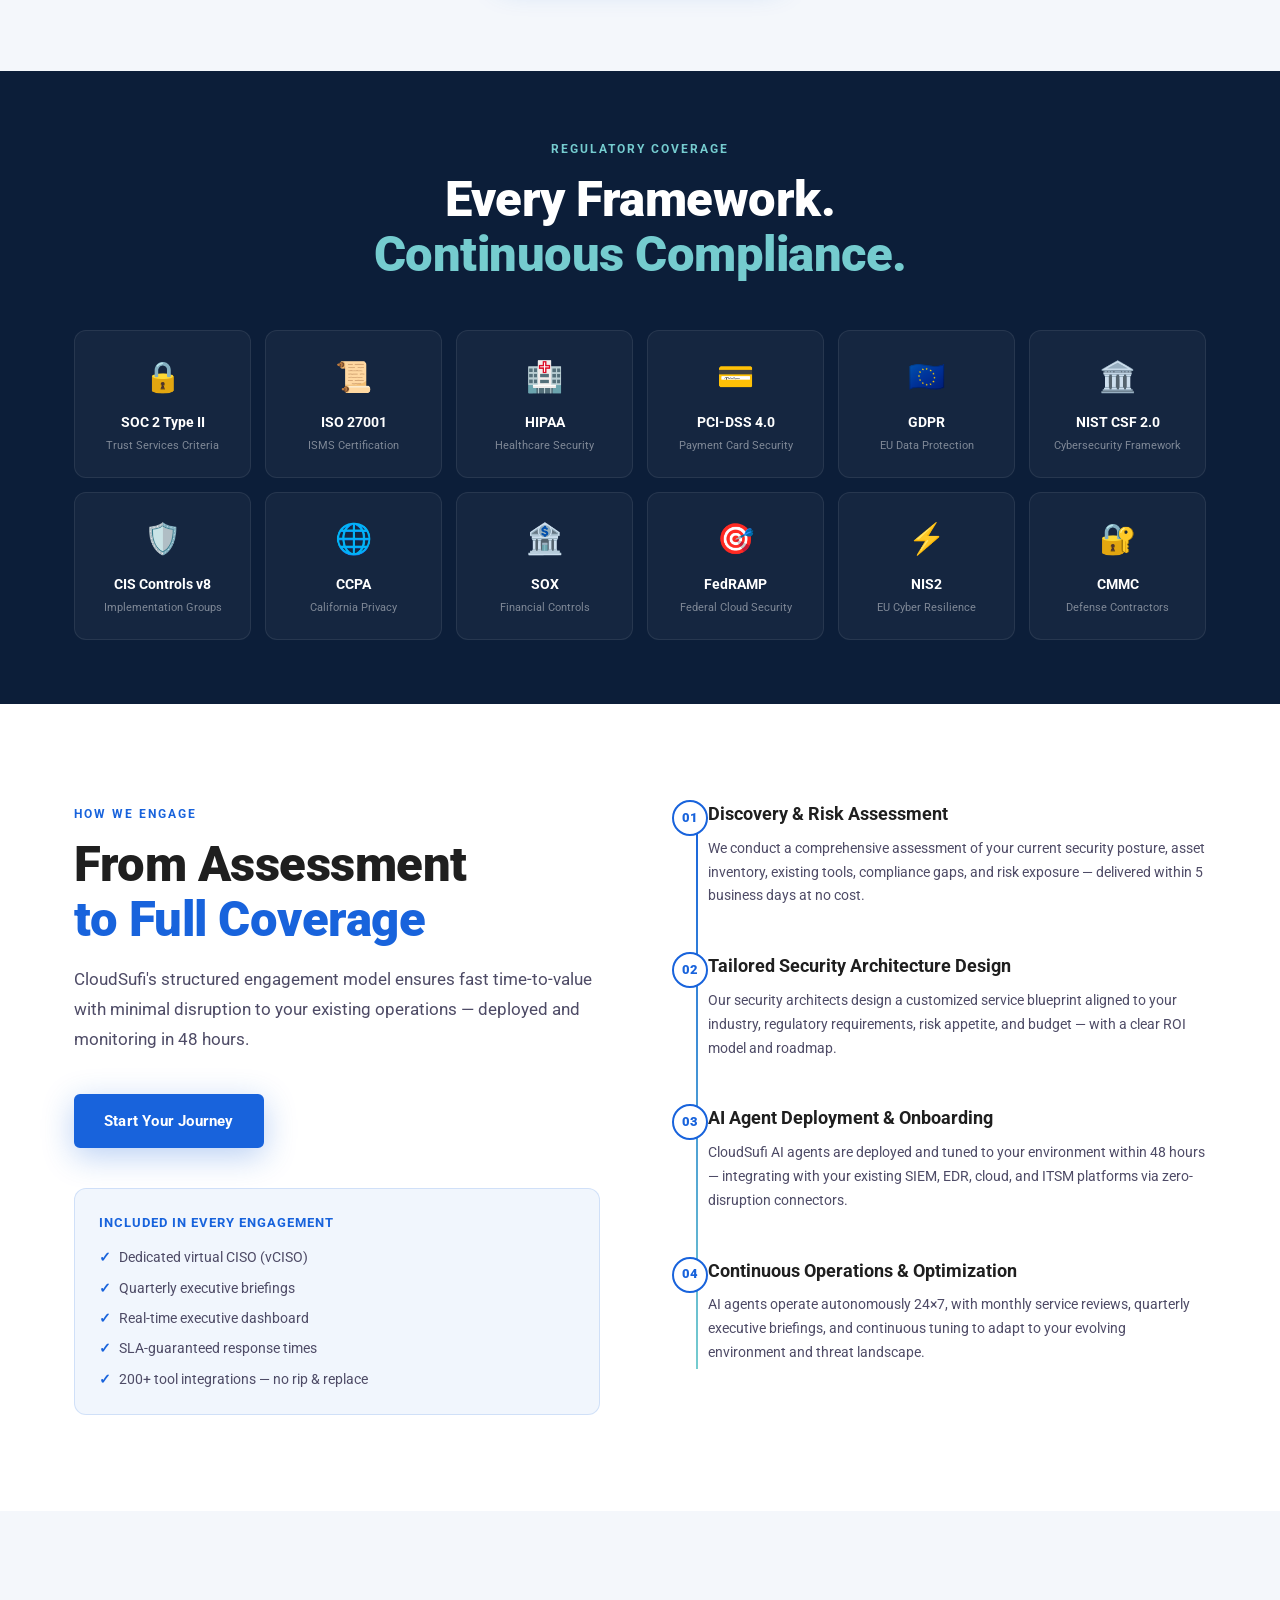
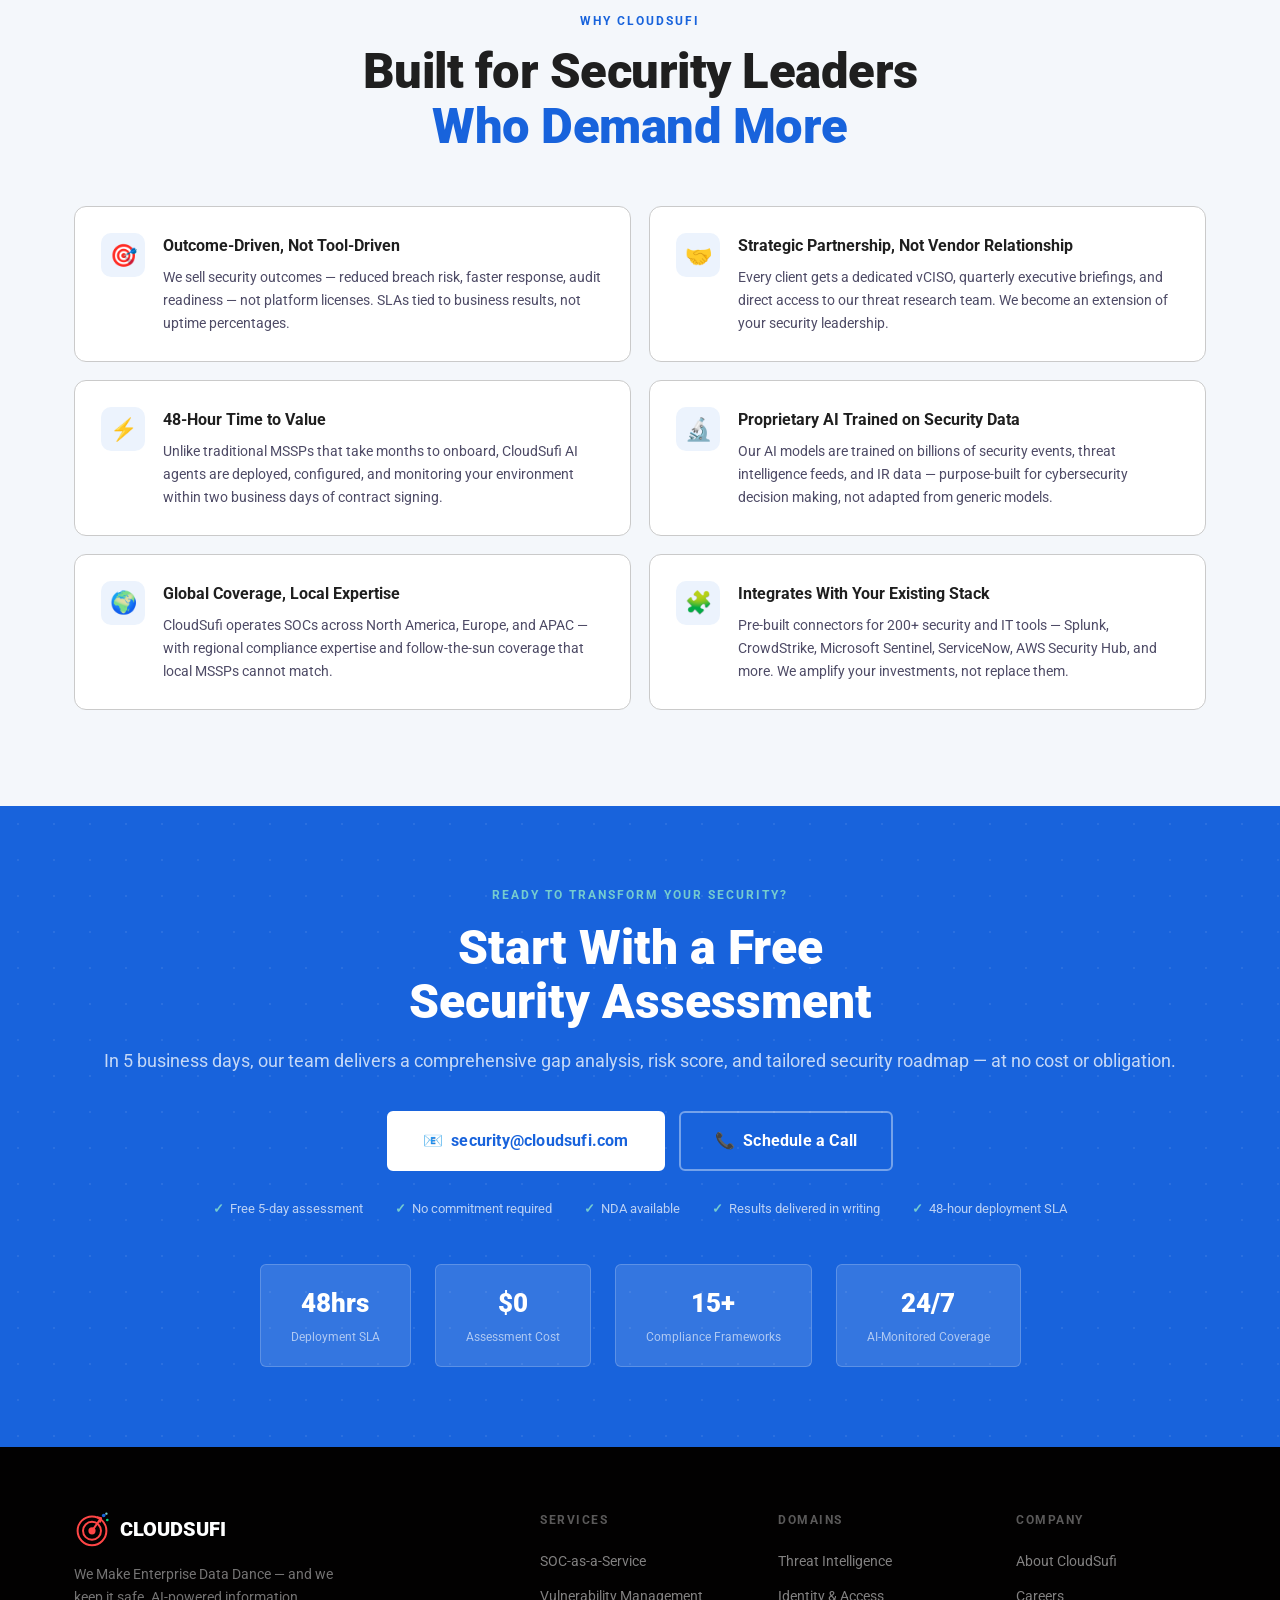
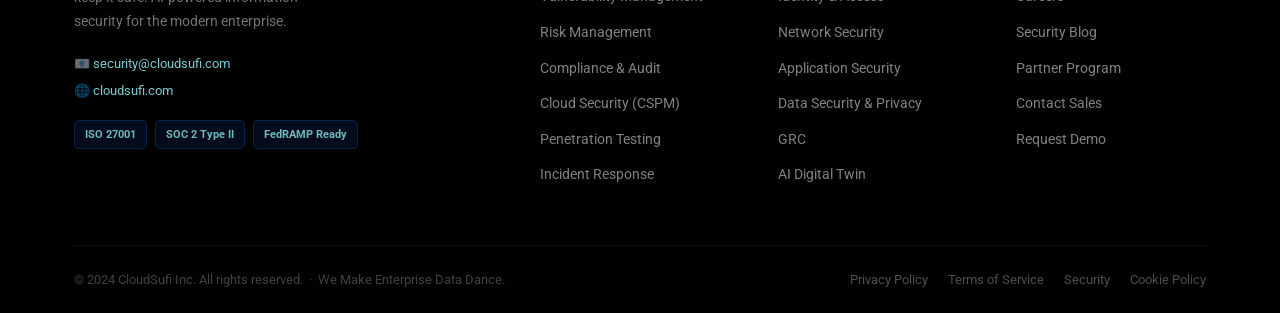
==== commit e8b3d06e: "Add files via upload" ====
--- a/index.html
+++ b/index.html
@@ -1012,6 +1012,30 @@
     </div>
     <div class="domains-grid">
 
+      <a href="incident-response.html" class="domain-card reveal">
+        <div class="domain-icon">🚨</div>
+        <div class="domain-title">Incident Response &amp; Forensics</div>
+        <div class="domain-desc">Rapid containment, AI-accelerated root cause analysis, digital forensics, chain-of-custody evidence handling, and post-incident reporting.</div>
+        <div class="domain-tags"><span class="tag">IR Retainer</span><span class="tag">DFIR</span><span class="tag">Forensics</span></div>
+        <div class="domain-arrow">Explore Service →</div>
+      </a>
+
+      <a href="cloud-security.html" class="domain-card reveal">
+        <div class="domain-icon">☁️</div>
+        <div class="domain-title">Cloud Security (CSPM / CWPP)</div>
+        <div class="domain-desc">Continuous posture assessment for AWS, Azure, and GCP — detecting misconfigurations, exposed secrets, and workload risks before attackers do.</div>
+        <div class="domain-tags"><span class="tag">CSPM</span><span class="tag">CWPP</span><span class="tag">CIEM</span></div>
+        <div class="domain-arrow">Explore Service →</div>
+      </a>
+
+      <a href="threat-intelligence.html" class="domain-card reveal">
+        <div class="domain-icon">🕵️</div>
+        <div class="domain-title">Threat Intelligence</div>
+        <div class="domain-desc">Real-time threat feeds, dark web monitoring, adversary profiling, and AI-driven IOC correlation to stay ahead of emerging attack vectors.</div>
+        <div class="domain-tags"><span class="tag">CTI</span><span class="tag">Dark Web</span><span class="tag">IOC/IOA</span></div>
+        <div class="domain-arrow">Explore Service →</div>
+      </a>
+
       <a href="soc.html" class="domain-card reveal">
         <div class="domain-icon">🛡️</div>
         <div class="domain-title">Security Operations (SOC)</div>
@@ -1044,22 +1068,6 @@
         <div class="domain-arrow">Explore Service →</div>
       </a>
 
-      <a href="cloud-security.html" class="domain-card reveal">
-        <div class="domain-icon">☁️</div>
-        <div class="domain-title">Cloud Security (CSPM / CWPP)</div>
-        <div class="domain-desc">Continuous posture assessment for AWS, Azure, and GCP — detecting misconfigurations, exposed secrets, and workload risks before attackers do.</div>
-        <div class="domain-tags"><span class="tag">CSPM</span><span class="tag">CWPP</span><span class="tag">CIEM</span></div>
-        <div class="domain-arrow">Explore Service →</div>
-      </a>
-
-      <a href="threat-intelligence.html" class="domain-card reveal">
-        <div class="domain-icon">🕵️</div>
-        <div class="domain-title">Threat Intelligence</div>
-        <div class="domain-desc">Real-time threat feeds, dark web monitoring, adversary profiling, and AI-driven IOC correlation to stay ahead of emerging attack vectors.</div>
-        <div class="domain-tags"><span class="tag">CTI</span><span class="tag">Dark Web</span><span class="tag">IOC/IOA</span></div>
-        <div class="domain-arrow">Explore Service →</div>
-      </a>
-
       <a href="iam.html" class="domain-card reveal">
         <div class="domain-icon">🔑</div>
         <div class="domain-title">Identity &amp; Access Management</div>
@@ -1089,14 +1097,6 @@
         <div class="domain-title">Penetration Testing &amp; Red Team</div>
         <div class="domain-desc">AI-assisted offensive security engagements — network, application, cloud, and social engineering assessments with detailed remediation roadmaps.</div>
         <div class="domain-tags"><span class="tag">Red Team</span><span class="tag">TIBER</span><span class="tag">Bug Bounty</span></div>
-        <div class="domain-arrow">Explore Service →</div>
-      </a>
-
-      <a href="incident-response.html" class="domain-card reveal">
-        <div class="domain-icon">🚨</div>
-        <div class="domain-title">Incident Response &amp; Forensics</div>
-        <div class="domain-desc">Rapid containment, AI-accelerated root cause analysis, digital forensics, chain-of-custody evidence handling, and post-incident reporting.</div>
-        <div class="domain-tags"><span class="tag">IR Retainer</span><span class="tag">DFIR</span><span class="tag">Forensics</span></div>
         <div class="domain-arrow">Explore Service →</div>
       </a>
 
